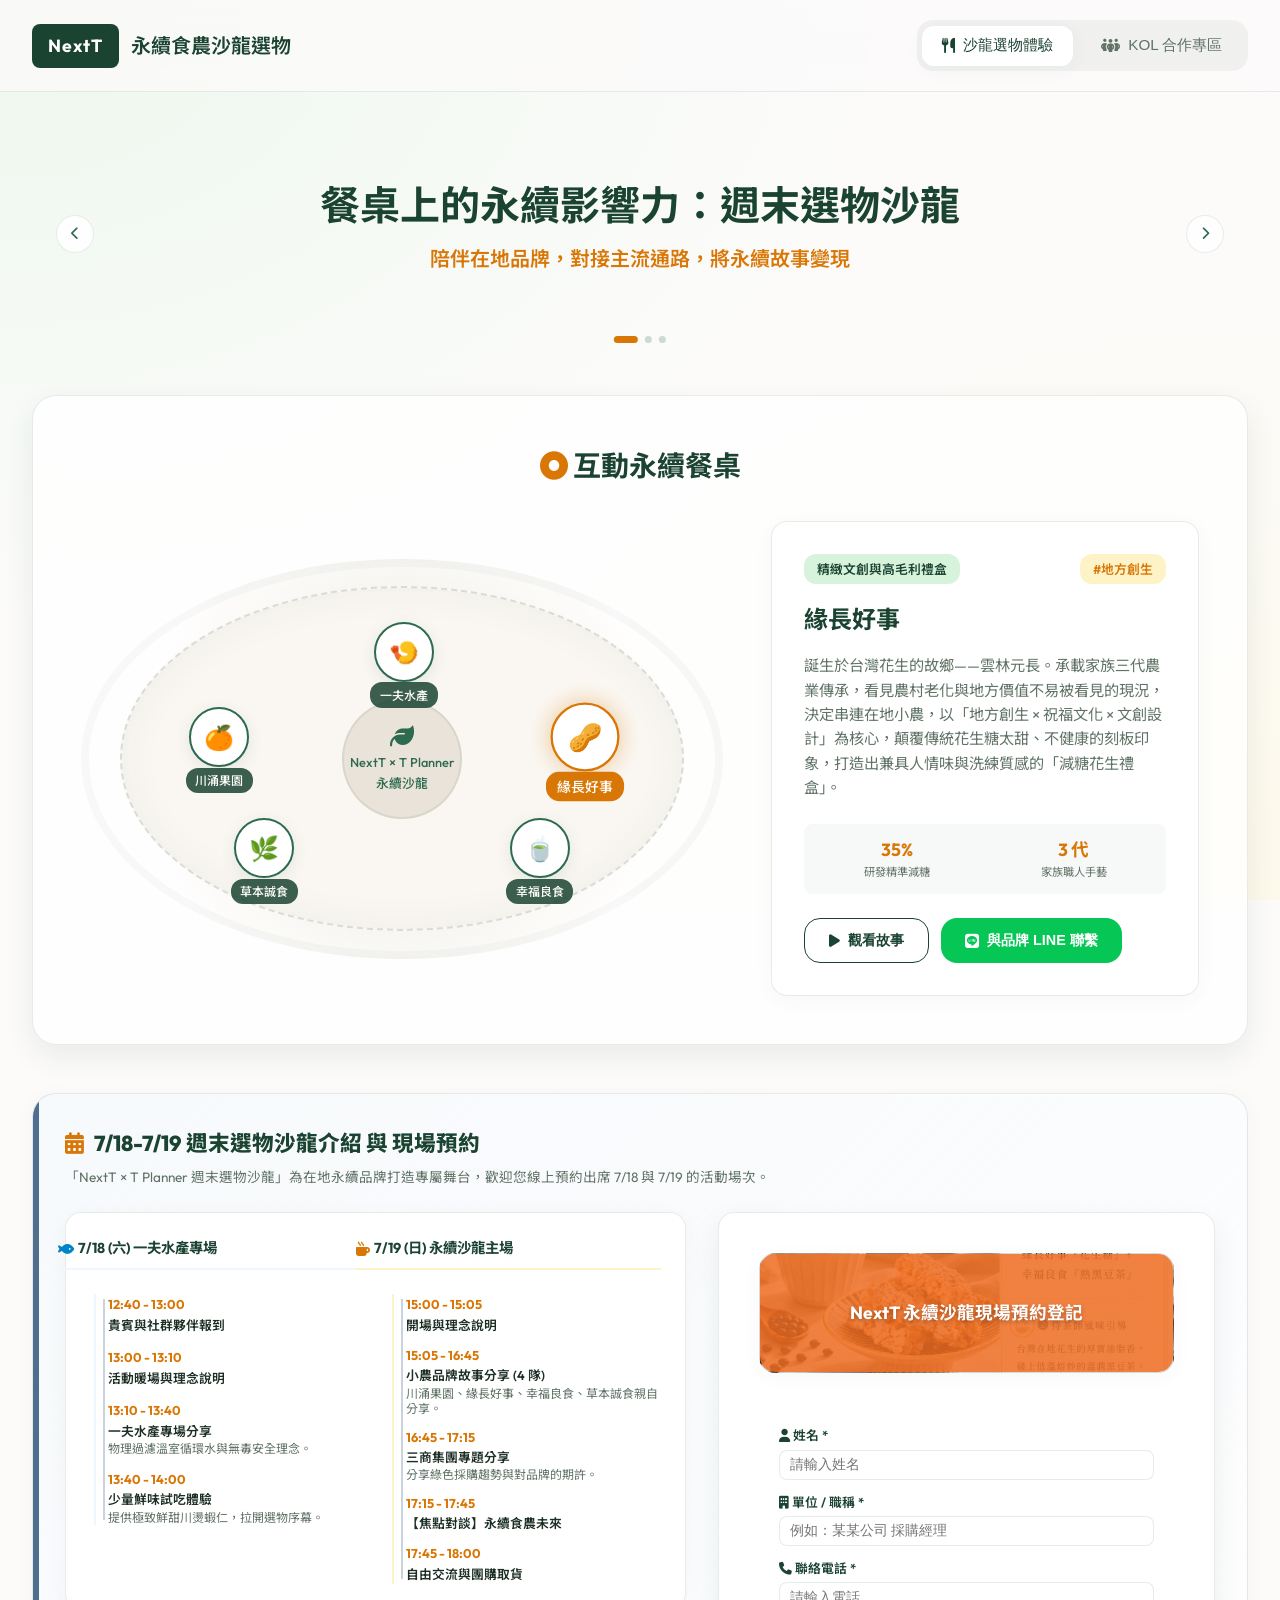
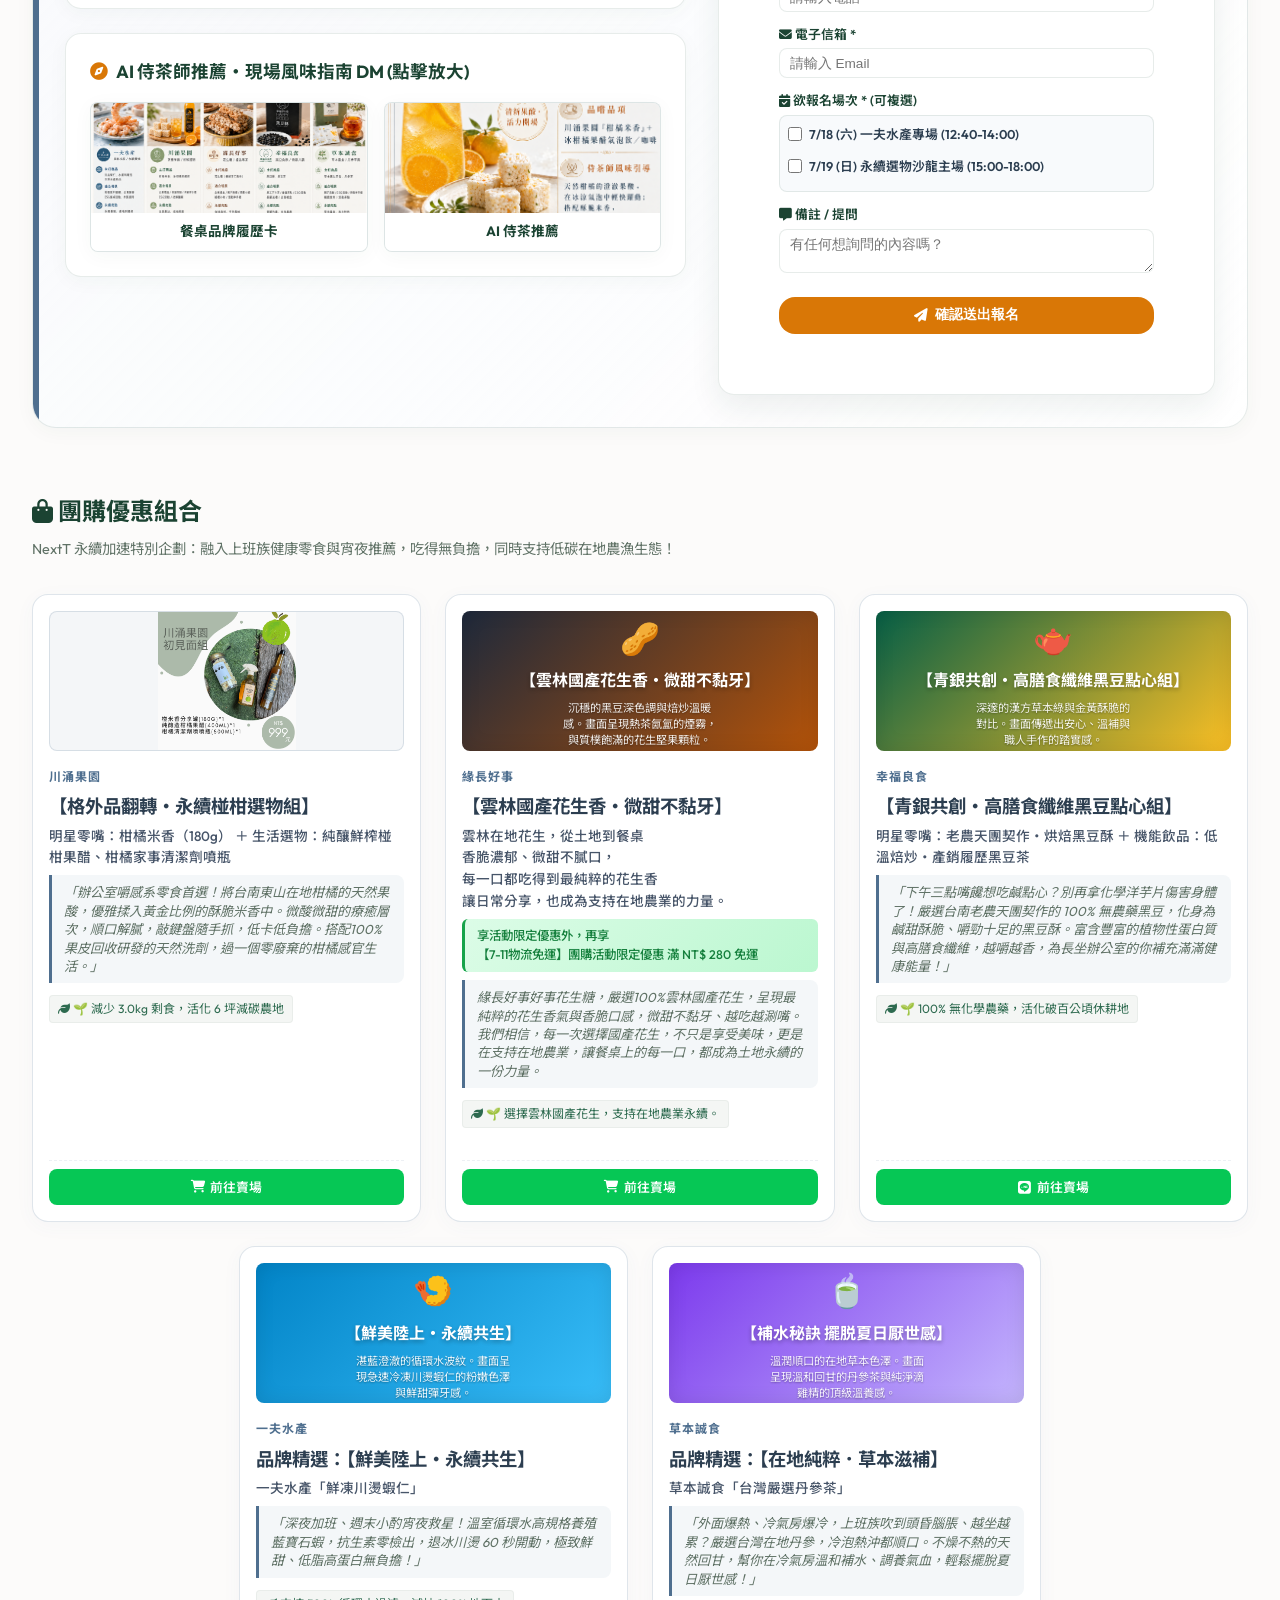
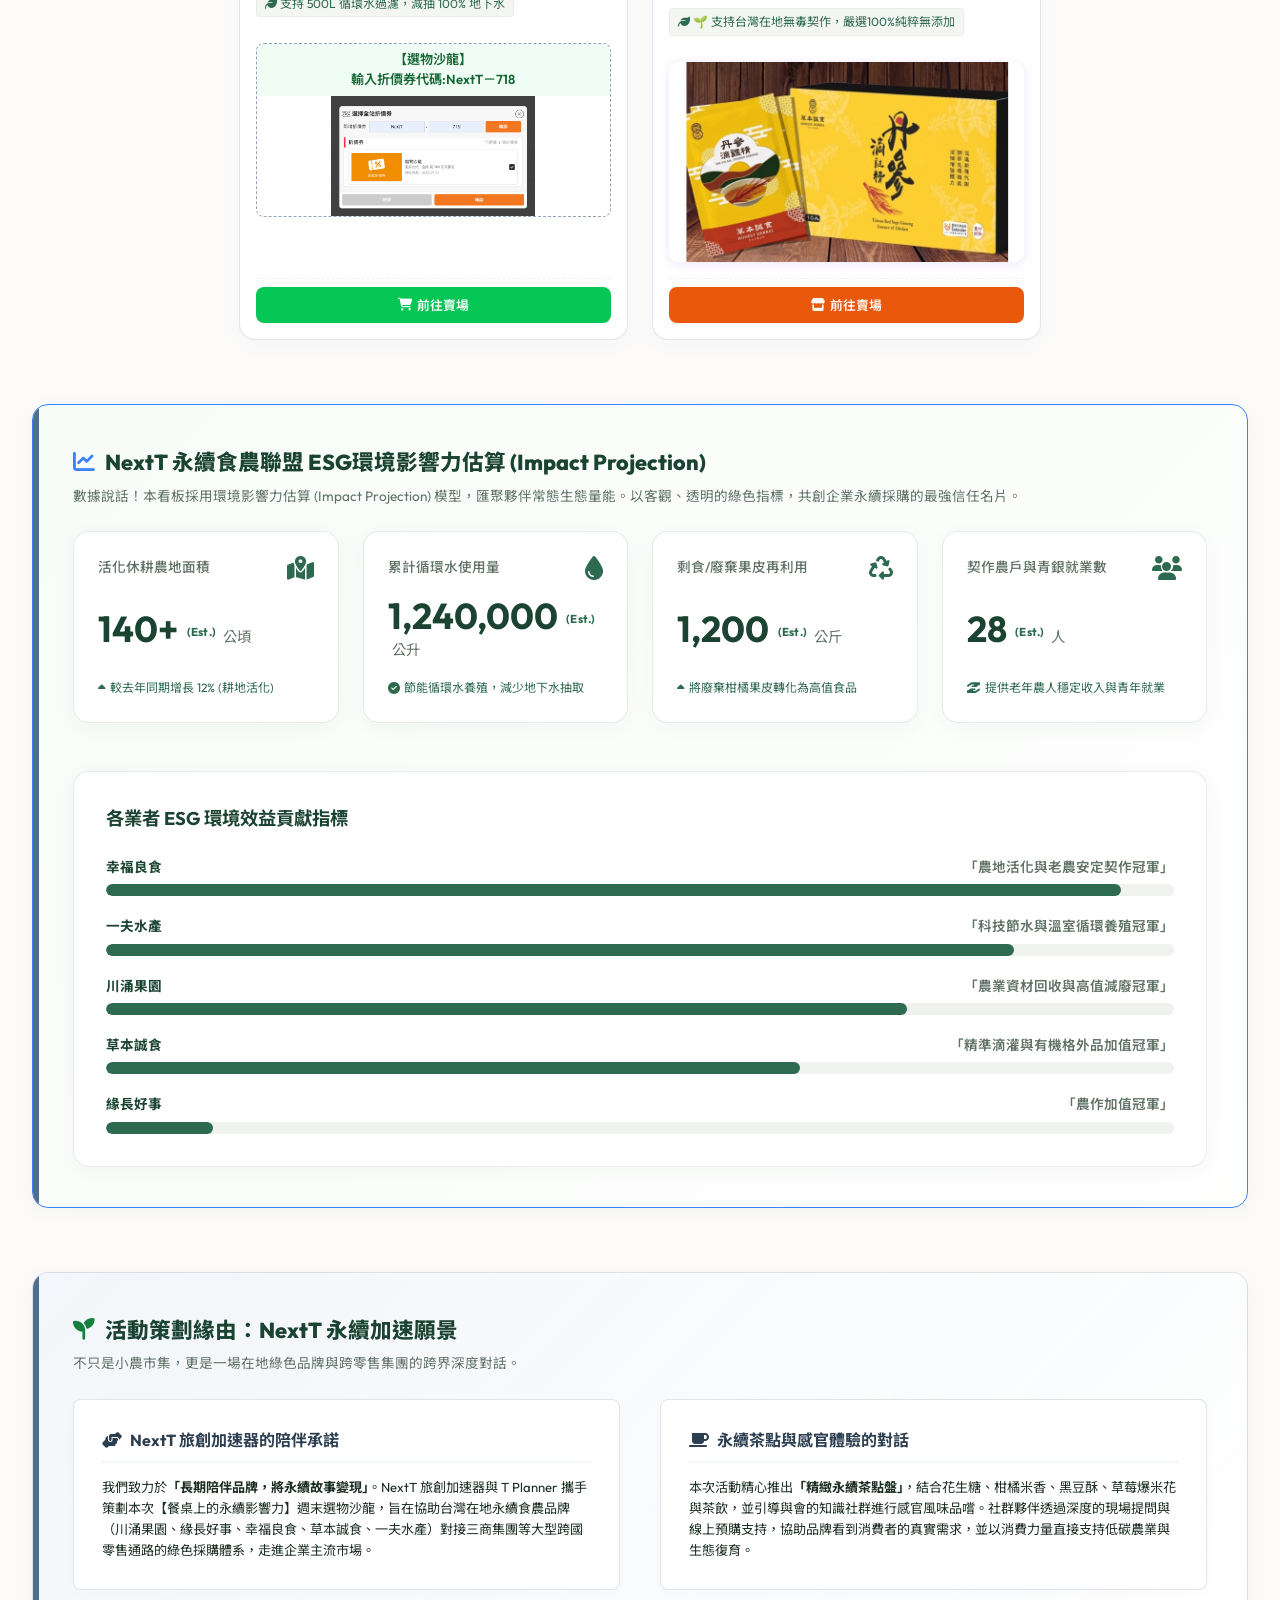
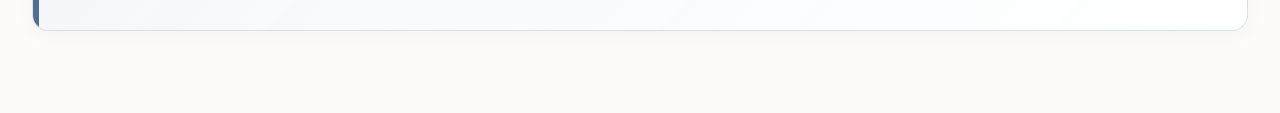
==== index.html @ 1186f58c "Restore manual header visual" ====
<!DOCTYPE html>
<html lang="zh-TW">
<head>
    <meta charset="UTF-8">
    <meta name="viewport" content="width=device-width, initial-scale=1.0">
    <title>【餐桌上的永續影響力】NextT × T Planner 週末選物沙龍</title>
    <meta name="robots" content="index, follow">
    <meta name="description" content="由 NextT 旅創加速器與 T Planner 共同策劃的【餐桌上的永續影響力】週末選物沙龍。精選一夫水產、緣長好事、幸福良食、草本誠食、川涌果園五大品牌，為您提供無農藥黑豆酥、職人減糖花生糖、椪柑果醋等辦公室健康零嘴大宗團購與沙龍預約。">
    <meta name="keywords" content="NextT, T Planner, 永續食農, 週末選物沙龍, 辦公室健康零嘴, 團購優惠組合, 一夫水產, 緣長好事, 幸福良食, 草本誠食, 川涌果園">
    <link rel="canonical" href="https://mandyaispace-glitch.github.io/nextt-sustainable-salon/">
    
    <!-- Open Graph / Facebook / LINE -->
    <meta property="og:type" content="website">
    <meta property="og:url" content="https://mandyaispace-glitch.github.io/nextt-sustainable-salon/">
    <meta property="og:title" content="【餐桌上的永續影響力】NextT × T Planner 週末選物沙龍">
    <meta property="og:description" content="精選五大台灣在地食農品牌，提供大宗團購組合與健康辦公室零嘴，結合現場 AI 侍茶感官體驗，用消費力量推動生態永續。">
    <meta property="og:image" content="https://mandyaispace-glitch.github.io/nextt-sustainable-salon/images/salon_bg.png">

    <!-- Twitter -->
    <meta property="twitter:card" content="summary_large_image">
    <meta property="twitter:url" content="https://mandyaispace-glitch.github.io/nextt-sustainable-salon/">
    <meta property="twitter:title" content="【餐桌上的永續影響力】NextT × T Planner 週末選物沙龍">
    <meta property="twitter:description" content="精選五大台灣在地食農品牌，提供大宗團購組合與健康辦公室零嘴，結合現場 AI 侍茶感官體驗，用消費力量推動生態永續。">
    <meta property="twitter:image" content="https://mandyaispace-glitch.github.io/nextt-sustainable-salon/images/salon_bg.png">

    <link rel="stylesheet" href="style.css?v=23">
    <!-- FontAwesome for icons -->
    <link rel="stylesheet" href="https://cdnjs.cloudflare.com/ajax/libs/font-awesome/6.4.0/css/all.min.css">
</head>
<body>

    <header>
        <div class="logo-container">
            <span class="logo-badge">NextT</span>
            <span class="logo-title">永續食農沙龍選物</span>
        </div>
        <nav>
            <button class="nav-tab active" data-tab="catalog-tab">
                <i class="fa-solid fa-utensils"></i> 沙龍選物體驗
            </button>
            <button class="nav-tab" data-tab="kol-tab">
                <i class="fa-solid fa-people-group"></i> KOL 合作專區
            </button>
        </nav>
    </header>

    <nav class="mobile-anchor-nav" aria-label="手機版快速導覽">
        <a href="#rundown-section"><i class="fa-solid fa-calendar-check"></i><span>活動預約</span></a>
        <a href="#catalog-section"><i class="fa-solid fa-bag-shopping"></i><span>團購選物</span></a>
        <a href="#dashboard-section"><i class="fa-solid fa-chart-line"></i><span>ESG 影響力</span></a>
    </nav>

    <main>
        <!-- ==================== TAB 1: CATALOG & INTERACTIVE TABLE ==================== -->
        <section id="catalog-tab" class="tab-content active">
            <div class="hero">
                <div class="hero-eyebrow">NextT × T Planner｜永續食農選物企劃</div>
                <div class="hero-carousel" aria-roledescription="carousel" aria-label="永續食農沙龍焦點">
                    <div class="hero-slides" aria-live="polite">
                        <article class="hero-slide active" data-slide="0">
                            <h1>餐桌上的永續影響力：週末選物沙龍</h1>
                            <p class="hero-subtitle">陪伴在地品牌，對接主流通路，將永續故事變現</p>
                        </article>
                        <article class="hero-slide" data-slide="1" aria-hidden="true">
                            <div class="hero-slide-kicker">五大品牌・一席永續餐桌</div>
                            <h2>從土地到餐桌，看見每一口背後的選擇</h2>
                            <p class="hero-subtitle">循環水養殖、友善耕作、剩食再生與在地契作</p>
                            <a class="hero-slide-link" href="#interactive-table-section">探索五大品牌 <i class="fa-solid fa-arrow-right"></i></a>
                        </article>
                        <article class="hero-slide" data-slide="2" aria-hidden="true">
                            <div class="hero-slide-kicker">7/18–7/19・週末限定</div>
                            <h2>親自品味，讓永續不只是一組數字</h2>
                            <p class="hero-subtitle">品牌故事 × 風味體驗 × 企業永續採購對話</p>
                            <a class="hero-slide-link" href="#rundown-section">立即預約沙龍 <i class="fa-solid fa-arrow-right"></i></a>
                        </article>
                    </div>
                    <button class="hero-carousel-arrow hero-carousel-prev" type="button" aria-label="上一張"><i class="fa-solid fa-chevron-left"></i></button>
                    <button class="hero-carousel-arrow hero-carousel-next" type="button" aria-label="下一張"><i class="fa-solid fa-chevron-right"></i></button>
                    <div class="hero-carousel-dots" role="tablist" aria-label="選擇主視覺內容">
                        <button class="hero-carousel-dot active" type="button" role="tab" aria-label="第 1 張" aria-selected="true" data-slide-to="0"></button>
                        <button class="hero-carousel-dot" type="button" role="tab" aria-label="第 2 張" aria-selected="false" data-slide-to="1"></button>
                        <button class="hero-carousel-dot" type="button" role="tab" aria-label="第 3 張" aria-selected="false" data-slide-to="2"></button>
                    </div>
                </div>
            </div>

            <!-- Section 1: Interactive Dining Table -->
            <div id="interactive-table-section" class="interactive-table-section">
                <div class="table-title-box">
                    <h2><i class="fa-solid fa-circle-dot" style="color: var(--accent-orange);"></i> 互動永續餐桌</h2>
                </div>
                
                <div class="table-interactive-row">
                    <!-- Circular Table SVG/Layout -->
                    <div class="dining-table-container">
                        <div class="table-surface">
                            <div class="center-decor">
                                <i class="fa-solid fa-leaf"></i>
                                <span>NextT × T Planner<br>永續沙龍</span>
                            </div>
                            
                            <!-- Hotspots: 5 Brands -->
                            <div class="hotspot hs-yufu active" data-brand="yufu">
                                <span class="hotspot-icon">🍤</span>
                                <span class="hotspot-label">一夫水產</span>
                            </div>
                            <div class="hotspot hs-yunchang" data-brand="yunchang">
                                <span class="hotspot-icon">🥜</span>
                                <span class="hotspot-label">緣長好事</span>
                            </div>
                            <div class="hotspot hs-chuanyong" data-brand="chuanyong">
                                <span class="hotspot-icon">🍊</span>
                                <span class="hotspot-label">川涌果園</span>
                            </div>
                            <div class="hotspot hs-xingfu" data-brand="xingfu">
                                <span class="hotspot-icon">🍵</span>
                                <span class="hotspot-label">幸福良食</span>
                            </div>
                            <div class="hotspot hs-caoben" data-brand="caoben">
                                <span class="hotspot-icon">🌿</span>
                                <span class="hotspot-label">草本誠食</span>
                            </div>
                        </div>
                    </div>
                    
                    <!-- Dynamic Detail Card -->
                    <div class="brand-detail-card" id="brand-detail-card">
                        <div>
                            <div class="brand-detail-header">
                                <span class="brand-badge" id="detail-badge">生態養殖</span>
                                <span class="brand-badge" style="background: var(--accent-orange-light); color: var(--accent-orange);" id="detail-tag">#零用藥</span>
                            </div>
                            <h3 id="detail-name">一夫水產</h3>
                            <p class="description" style="margin-top: 1rem;" id="detail-desc">以頂級水產為引，分享永續養殖觀點。採用循環水物理過濾與專利益生菌養殖，保證無抗生素與防腐劑，帶給餐桌最純粹的鮮甜體驗。</p>
                        </div>
                        
                        <div>
                            <div class="brand-esg-metrics">
                                <div class="metric-pill">
                                    <div class="metric-pill-val" id="detail-metric1">100%</div>
                                    <div class="metric-pill-lbl" id="detail-metric1-lbl">循環水養殖</div>
                                </div>
                                <div class="metric-pill">
                                    <div class="metric-pill-val" id="detail-metric2">0%</div>
                                    <div class="metric-pill-lbl" id="detail-metric2-lbl">化學藥劑殘留</div>
                                </div>
                            </div>
                            <div class="brand-card-footer">
                                <button class="btn btn-outline" id="detail-video-btn"><i class="fa-solid fa-play"></i> 觀看故事</button>
                                <button class="btn btn-primary" id="detail-add-btn">加 LINE 訂購</button>
                            </div>
                        </div>
                    </div>
                </div>
            </div>

            <!-- Section 2: Salon Introduction (Rundown, DMs, RSVP) -->
            <div id="rundown-section" class="origin-section" style="margin-top: 3rem; background: linear-gradient(135deg, rgba(239, 246, 255, 0.4) 0%, rgba(255, 255, 255, 0.9) 100%); padding: 2rem; border-radius: var(--radius-lg); border: 1px solid var(--border-color);">
                <div class="origin-header">
                    <h2><i class="fa-solid fa-calendar-days" style="color: var(--accent-orange);"></i> 7/18-7/19 週末選物沙龍介紹 與 現場預約</h2>
                    <p>「NextT × T Planner 週末選物沙龍」為在地永續品牌打造專屬舞台，歡迎您線上預約出席 7/18 與 7/19 的活動場次。</p>
                </div>
                
                <div class="salon-layout-grid" style="display: grid; grid-template-columns: 1.25fr 1fr; gap: 2rem; margin-top: 1.5rem; align-items: start;">
                    <!-- Left Side: Rundown Timeline & DM Cards -->
                    <div>
                        <!-- Rundown Timeline -->
                        <div style="background: white; padding: 1.5rem; border-radius: var(--radius-md); border: 1px solid var(--border-color); box-shadow: var(--shadow-subtle);">

                            
                            <div class="rundown-split-grid" style="display: grid; grid-template-columns: 1fr 1fr; gap: 1.5rem;">
                                <!-- 7/18 Saturday -->
                                <div>
                                    <div class="timeline-day-title" style="font-weight: 700; color: var(--primary); font-size: 0.9rem; margin-bottom: 1rem; border-bottom: 2px solid #eff6ff; padding-bottom: 0.5rem; display: flex; align-items: center; gap: 0.25rem;">
                                        <i class="fa-solid fa-fish" style="color: #0284c7;"></i> 7/18 (六) 一夫水產專場
                                    </div>
                                    <div class="timeline" style="font-size: 0.8rem; border-left: 2px solid #eff6ff; padding-left: 0.75rem; margin-left: 0.25rem;">
                                        <div style="margin-bottom: 0.75rem;">
                                            <strong style="color: var(--accent-orange);">12:40 - 13:00</strong>
                                            <div style="font-weight: 600; color: var(--text-dark);">貴賓與社群夥伴報到</div>
                                        </div>
                                        <div style="margin-bottom: 0.75rem;">
                                            <strong style="color: var(--accent-orange);">13:00 - 13:10</strong>
                                            <div style="font-weight: 600; color: var(--text-dark);">活動暖場與理念說明</div>
                                        </div>
                                        <div style="margin-bottom: 0.75rem;">
                                            <strong style="color: var(--accent-orange);">13:10 - 13:40</strong>
                                            <div style="font-weight: 600; color: var(--text-dark);">一夫水產專場分享</div>
                                            <div style="color: var(--text-muted); font-size: 0.75rem; line-height: 1.3;">物理過濾溫室循環水與無毒安全理念。</div>
                                        </div>
                                        <div>
                                            <strong style="color: var(--accent-orange);">13:40 - 14:00</strong>
                                            <div style="font-weight: 600; color: var(--text-dark);">少量鮮味試吃體驗</div>
                                            <div style="color: var(--text-muted); font-size: 0.75rem; line-height: 1.3;">提供極致鮮甜川燙蝦仁，拉開選物序幕。</div>
                                        </div>
                                    </div>
                                </div>
                                
                                <!-- 7/19 Sunday -->
                                <div>
                                    <div class="timeline-day-title" style="font-weight: 700; color: var(--primary); font-size: 0.9rem; margin-bottom: 1rem; border-bottom: 2px solid #fef3c7; padding-bottom: 0.5rem; display: flex; align-items: center; gap: 0.25rem;">
                                        <i class="fa-solid fa-mug-hot" style="color: var(--accent-orange);"></i> 7/19 (日) 永續沙龍主場
                                    </div>
                                    <div class="timeline" style="font-size: 0.8rem; border-left: 2px solid #fef3c7; padding-left: 0.75rem; margin-left: 0.25rem;">
                                        <div style="margin-bottom: 0.6rem;">
                                            <strong style="color: var(--accent-orange);">15:00 - 15:05</strong>
                                            <div style="font-weight: 600; color: var(--text-dark);">開場與理念說明</div>
                                        </div>
                                        <div style="margin-bottom: 0.6rem;">
                                            <strong style="color: var(--accent-orange);">15:05 - 16:45</strong>
                                            <div style="font-weight: 600; color: var(--text-dark);">小農品牌故事分享 (4 隊)</div>
                                            <div style="color: var(--text-muted); font-size: 0.75rem; line-height: 1.3;">川涌果園、緣長好事、幸福良食、草本誠食親自分享。</div>
                                        </div>
                                        <div style="margin-bottom: 0.6rem;">
                                            <strong style="color: var(--accent-orange);">16:45 - 17:15</strong>
                                            <div style="font-weight: 600; color: var(--text-dark);">三商集團專題分享</div>
                                            <div style="color: var(--text-muted); font-size: 0.75rem; line-height: 1.3;">分享綠色採購趨勢與對品牌的期許。</div>
                                        </div>
                                        <div style="margin-bottom: 0.6rem;">
                                            <strong style="color: var(--accent-orange);">17:15 - 17:45</strong>
                                            <div style="font-weight: 600; color: var(--text-dark);">【焦點對談】永續食農未來</div>
                                        </div>
                                        <div>
                                            <strong style="color: var(--accent-orange);">17:45 - 18:00</strong>
                                            <div style="font-weight: 600; color: var(--text-dark);">自由交流與團購取貨</div>
                                        </div>
                                    </div>
                                </div>
                            </div>
                        </div>
                        
                        <!-- AI Sommelier DMs -->
                        <div style="margin-top: 1.5rem; background: white; padding: 1.5rem; border-radius: var(--radius-md); border: 1px solid var(--border-color); box-shadow: var(--shadow-subtle);">
                            <h3 style="color: var(--primary); margin-bottom: 1rem; display: flex; align-items: center; gap: 0.5rem; font-size: 1.1rem;">
                                <i class="fa-solid fa-compass" style="color: var(--accent-orange);"></i> AI 侍茶師推薦・現場風味指南 DM (點擊放大)
                            </h3>
                            <div class="gallery-grid" style="grid-template-columns: repeat(2, 1fr); gap: 1rem; display: grid;">
                                <div class="gallery-card" onclick="openImageModal('images/salon_guide_card.png', '餐桌品牌履歷卡')" style="cursor: pointer; border-radius: var(--radius-sm); border: 1px solid var(--border-color); overflow: hidden;">
                                    <div class="gallery-img-wrapper" style="height: 110px; overflow: hidden; position: relative;">
                                        <img src="images/salon_guide_card.png" alt="餐桌品牌履歷卡" style="width:100%; height:100%; object-fit: cover;">
                                        <div class="gallery-zoom-overlay" style="position: absolute; top: 0; left: 0; width: 100%; height: 100%; display: flex; align-items: center; justify-content: center; background: rgba(0,0,0,0.3); opacity: 0; transition: 0.3s; color: white;"><i class="fa-solid fa-magnifying-glass-plus"></i></div>
                                    </div>
                                    <div class="gallery-info" style="padding: 0.5rem; background: white; font-size: 0.75rem; text-align: center;">
                                        <div class="gallery-card-title" style="font-weight: 700; color: var(--primary);">餐桌品牌履歷卡</div>
                                    </div>
                                </div>
                                <div class="gallery-card" onclick="openImageModal(['images/tea_sommelier_1.png', 'images/tea_sommelier_2.png', 'images/tea_sommelier_3.png'], 'AI 侍茶推薦')" style="cursor: pointer; border-radius: var(--radius-sm); border: 1px solid var(--border-color); overflow: hidden;">
                                    <div class="gallery-img-wrapper" style="height: 110px; overflow: hidden; position: relative;">
                                        <img src="images/tea_sommelier_1.png" alt="AI 侍茶推薦" style="width:100%; height:100%; object-fit: cover;">
                                        <div class="gallery-zoom-overlay" style="position: absolute; top: 0; left: 0; width: 100%; height: 100%; display: flex; align-items: center; justify-content: center; background: rgba(0,0,0,0.3); opacity: 0; transition: 0.3s; color: white;"><i class="fa-solid fa-magnifying-glass-plus"></i></div>
                                    </div>
                                    <div class="gallery-info" style="padding: 0.5rem; background: white; font-size: 0.75rem; text-align: center;">
                                        <div class="gallery-card-title" style="font-weight: 700; color: var(--primary);">AI 侍茶推薦</div>
                                    </div>
                                </div>
                            </div>
                        </div>
                    </div>
                    
                    <!-- Right Side: RSVP Form -->
                    <div class="rsvp-form-container" style="box-shadow: var(--shadow-medium); border-radius: var(--radius-md); overflow: hidden; background: white; border: 1px solid var(--border-color); width: 100%;">
                        <div class="rsvp-hero-banner" style="background-image: url('images/salon_bg.png'); background-size: cover; background-position: center; height: 120px; position: relative; display: flex; align-items: center; justify-content: center;">
                            <div class="rsvp-hero-overlay" style="position: absolute; top: 0; left: 0; width: 100%; height: 100%; background: rgba(239, 110, 36, 0.85); display: flex; align-items: center; justify-content: center; padding: 1rem; text-align: center;">
                                <div class="rsvp-hero-title" style="color: white; font-weight: 700; font-size: 1.1rem; text-shadow: 0 2px 4px rgba(0,0,0,0.3);">NextT 永續沙龍現場預約登記</div>
                            </div>
                        </div>
                        
                        <form id="rsvp-form" style="padding: 1.25rem;">
                            <div class="rsvp-form-group" style="margin-bottom: 0.75rem;">
                                <label for="rsvp-name" style="font-size: 0.8rem; font-weight: 600; color: var(--primary); display: block; margin-bottom: 0.25rem;"><i class="fa-solid fa-user"></i> 姓名 *</label>
                                <input type="text" id="rsvp-name" class="rsvp-input" required placeholder="請輸入姓名" style="width: 100%; padding: 0.4rem 0.6rem; font-size: 0.85rem; border: 1px solid var(--border-color); border-radius: var(--radius-sm);">
                            </div>
                            <div class="rsvp-form-group" style="margin-bottom: 0.75rem;">
                                <label for="rsvp-company" style="font-size: 0.8rem; font-weight: 600; color: var(--primary); display: block; margin-bottom: 0.25rem;"><i class="fa-solid fa-building"></i> 單位 / 職稱 *</label>
                                <input type="text" id="rsvp-company" class="rsvp-input" required placeholder="例如：某某公司 採購經理" style="width: 100%; padding: 0.4rem 0.6rem; font-size: 0.85rem; border: 1px solid var(--border-color); border-radius: var(--radius-sm);">
                            </div>
                            <div class="rsvp-form-group" style="margin-bottom: 0.75rem;">
                                <label for="rsvp-phone" style="font-size: 0.8rem; font-weight: 600; color: var(--primary); display: block; margin-bottom: 0.25rem;"><i class="fa-solid fa-phone"></i> 聯絡電話 *</label>
                                <input type="tel" id="rsvp-phone" class="rsvp-input" required placeholder="請輸入電話" style="width: 100%; padding: 0.4rem 0.6rem; font-size: 0.85rem; border: 1px solid var(--border-color); border-radius: var(--radius-sm);">
                            </div>
                            <div class="rsvp-form-group" style="margin-bottom: 0.75rem;">
                                <label for="rsvp-email" style="font-size: 0.8rem; font-weight: 600; color: var(--primary); display: block; margin-bottom: 0.25rem;"><i class="fa-solid fa-envelope"></i> 電子信箱 *</label>
                                <input type="email" id="rsvp-email" class="rsvp-input" required placeholder="請輸入 Email" style="width: 100%; padding: 0.4rem 0.6rem; font-size: 0.85rem; border: 1px solid var(--border-color); border-radius: var(--radius-sm);">
                            </div>
                            <div class="rsvp-form-group" style="margin-bottom: 0.75rem;">
                                <label style="font-size: 0.8rem; font-weight: 600; color: var(--primary); display: block; margin-bottom: 0.25rem;"><i class="fa-solid fa-calendar-check"></i> 欲報名場次 * (可複選)</label>
                                <div class="rsvp-checkbox-group" style="display: flex; flex-direction: column; gap: 0.35rem; font-size: 0.78rem; background: #f8fafc; padding: 0.5rem; border-radius: var(--radius-sm); border: 1px solid var(--border-color);">
                                    <label class="rsvp-checkbox-label" style="display: flex; align-items: center; gap: 0.4rem; cursor: pointer;">
                                        <input type="checkbox" name="rsvp-sessions" value="7/18 一夫水產專場" style="width: 14px; height: 14px;">
                                        7/18 (六) 一夫水產專場 (12:40-14:00)
                                    </label>
                                    <label class="rsvp-checkbox-label" style="display: flex; align-items: center; gap: 0.4rem; cursor: pointer;">
                                        <input type="checkbox" name="rsvp-sessions" value="7/19 永續沙龍主場" style="width: 14px; height: 14px;">
                                        7/19 (日) 永續選物沙龍主場 (15:00-18:00)
                                    </label>
                                </div>
                            </div>
                            <div class="rsvp-form-group" style="margin-bottom: 1rem;">
                                <label for="rsvp-notes" style="font-size: 0.8rem; font-weight: 600; color: var(--primary); display: block; margin-bottom: 0.25rem;"><i class="fa-solid fa-message"></i> 備註 / 提問</label>
                                <textarea id="rsvp-notes" class="rsvp-textarea" rows="2" placeholder="有任何想詢問的內容嗎？" style="width: 100%; padding: 0.4rem 0.6rem; font-size: 0.85rem; border: 1px solid var(--border-color); border-radius: var(--radius-sm); resize: vertical;"></textarea>
                            </div>
                            <button type="submit" class="btn btn-accent" style="width: 100%; padding: 0.6rem; font-weight: 600; display: flex; align-items: center; justify-content: center; gap: 0.4rem; font-size: 0.85rem; cursor: pointer;"><i class="fa-solid fa-paper-plane"></i> 確認送出報名</button>
                        </form>
                    </div>
                </div>
            </div>

            <!-- Section 3: Product Catalog Container (Full Width) -->
            <div id="catalog-section" class="catalog-container" style="margin-top: 4rem;">
                <div>
                    <h2 style="margin-bottom: 0.5rem; color: var(--primary);"><i class="fa-solid fa-bag-shopping"></i> 團購優惠組合</h2>
                    <p style="font-size: 0.9rem; color: var(--text-muted); margin-bottom: 2rem;">NextT 永續加速特別企劃：融入上班族健康零食與宵夜推薦，吃得無負擔，同時支持低碳在地農漁生態！</p>
                    
                    <div class="product-grid" id="product-grid">
                        <!-- Rendered by JS (Upper 3, Lower 2 centered) -->
                    </div>
                    </div>
                </div>
            </div>

            <!-- Section 4: ESG Impact Dashboard -->
            <div id="dashboard-section" class="origin-section" style="margin-top: 4rem; border-color: #3b82f6; background: linear-gradient(135deg, rgba(240, 253, 244, 0.4) 0%, rgba(255, 255, 255, 0.9) 100%);">
                <div class="origin-header">
                    <h2><i class="fa-solid fa-chart-line" style="color: #3b82f6;"></i> NextT 永續食農聯盟 ESG環境影響力估算 (Impact Projection)</h2>
                    <p>數據說話！本看板採用環境影響力估算 (Impact Projection) 模型，匯聚夥伴常態生態量能。以客觀、透明的綠色指標，共創企業永續採購的最強信任名片。</p>
                </div>
                
                <!-- Highlight Cards -->
                <div class="dashboard-grid">
                    <div class="dash-card">
                        <div class="dash-card-header">
                            <span>活化休耕農地面積</span>
                            <i class="fa-solid fa-map-location-dot dash-card-icon"></i>
                        </div>
                        <div class="dash-card-body">
                            <span class="dash-card-val">140+</span>
                            <span class="dash-card-est">(Est.)</span>
                            <span class="dash-card-unit">公頃</span>
                        </div>
                        <div class="dash-card-footer">
                            <i class="fa-solid fa-caret-up"></i>
                            <span>較去年同期增長 12% (耕地活化)</span>
                        </div>
                    </div>
                    
                    <div class="dash-card">
                        <div class="dash-card-header">
                            <span>累計循環水使用量</span>
                            <i class="fa-solid fa-droplet dash-card-icon"></i>
                        </div>
                        <div class="dash-card-body">
                            <span class="dash-card-val">1,240,000</span>
                            <span class="dash-card-est">(Est.)</span>
                            <span class="dash-card-unit">公升</span>
                        </div>
                        <div class="dash-card-footer">
                            <i class="fa-solid fa-circle-check"></i>
                            <span>節能循環水養殖，減少地下水抽取</span>
                        </div>
                    </div>
                    
                    <div class="dash-card">
                        <div class="dash-card-header">
                            <span>剩食/廢棄果皮再利用</span>
                            <i class="fa-solid fa-recycle dash-card-icon"></i>
                        </div>
                        <div class="dash-card-body">
                            <span class="dash-card-val">1,200</span>
                            <span class="dash-card-est">(Est.)</span>
                            <span class="dash-card-unit">公斤</span>
                        </div>
                        <div class="dash-card-footer">
                            <i class="fa-solid fa-caret-up"></i>
                            <span>將廢棄柑橘果皮轉化為高值食品</span>
                        </div>
                    </div>
                    
                    <div class="dash-card">
                        <div class="dash-card-header">
                            <span>契作農戶與青銀就業數</span>
                            <i class="fa-solid fa-users dash-card-icon"></i>
                        </div>
                        <div class="dash-card-body">
                            <span class="dash-card-val">28</span>
                            <span class="dash-card-est">(Est.)</span>
                            <span class="dash-card-unit">人</span>
                        </div>
                        <div class="dash-card-footer">
                            <i class="fa-solid fa-hand-holding-hand"></i>
                            <span>提供老年農人穩定收入與青年就業</span>
                        </div>
                    </div>
                </div>
                
                <!-- Full-Width Chart Card -->
                <div style="margin-top: 2rem;">
                    <div class="chart-card" style="width: 100%; box-sizing: border-box;">
                        <h3> 各業者 ESG 環境效益貢獻指標</h3>
                        <div class="mock-bar-chart">
                            <div class="bar-row">
                                <div class="bar-label-container">
                                    <span class="bar-brand">幸福良食</span>
                                    <span class="bar-positioning">「農地活化與老農安定契作冠軍」</span>
                                </div>
                                <div class="bar-bg">
                                    <div class="bar-fill" style="width: 95%;"></div>
                                </div>
                            </div>
                            <div class="bar-row">
                                <div class="bar-label-container">
                                    <span class="bar-brand">一夫水產</span>
                                    <span class="bar-positioning">「科技節水與溫室循環養殖冠軍」</span>
                                </div>
                                <div class="bar-bg">
                                    <div class="bar-fill" style="width: 85%;"></div>
                                </div>
                            </div>
                            <div class="bar-row">
                                <div class="bar-label-container">
                                    <span class="bar-brand">川涌果園</span>
                                    <span class="bar-positioning">「農業資材回收與高值減廢冠軍」</span>
                                </div>
                                <div class="bar-bg">
                                    <div class="bar-fill" style="width: 75%;"></div>
                                </div>
                            </div>
                            <div class="bar-row">
                                <div class="bar-label-container">
                                    <span class="bar-brand">草本誠食</span>
                                    <span class="bar-positioning">「精準滴灌與有機格外品加值冠軍」</span>
                                </div>
                                <div class="bar-bg">
                                    <div class="bar-fill" style="width: 65%;"></div>
                                </div>
                            </div>
                            <div class="bar-row">
                                <div class="bar-label-container">
                                    <span class="bar-brand">緣長好事</span>
                                    <span class="bar-positioning">「農作加值冠軍」</span>
                                </div>
                                <div class="bar-bg">
                                    <div class="bar-fill" style="width: 10%;"></div>
                                </div>
                            </div>

                        </div>
                    </div>
                </div>
            </div>

            <!-- Section 5: Event Origin & Vision Section -->
            <div class="origin-section" style="margin-top: 4rem;">
                <div class="origin-header">
                    <h2><i class="fa-solid fa-seedling" style="color: #15803d;"></i> 活動策劃緣由：NextT 永續加速願景</h2>
                    <p>不只是小農市集，更是一場在地綠色品牌與跨零售集團的跨界深度對話。</p>
                </div>
                <div class="origin-grid">
                    <div class="origin-card">
                        <div class="origin-card-title">
                            <i class="fa-solid fa-handshake-angle"></i> NextT 旅創加速器的陪伴承諾
                        </div>
                        <div class="origin-card-content">
                            我們致力於<strong>「長期陪伴品牌，將永續故事變現」</strong>。NextT 旅創加速器與 T Planner 攜手策劃本次【餐桌上的永續影響力】週末選物沙龍，旨在協助台灣在地永續食農品牌（川涌果園、緣長好事、幸福良食、草本誠食、一夫水產）對接三商集團等大型跨國零售通路的綠色採購體系，走進企業主流市場。
                        </div>
                    </div>
                    <div class="origin-card">
                        <div class="origin-card-title">
                            <i class="fa-solid fa-mug-saucer"></i> 永續茶點與感官體驗的對話
                        </div>
                        <div class="origin-card-content">
                            本次活動精心推出<strong>「精緻永續茶點盤」</strong>，結合花生糖、柑橘米香、黑豆酥、草莓爆米花與茶飲，並引導與會的知識社群進行感官風味品嚐。社群夥伴透過深度的現場提問與線上預購支持，協助品牌看到消費者的真實需求，並以消費力量直接支持低碳農業與生態復育。
                        </div>
                    </div>
                </div>
        </section>

        <!-- ==================== TAB 4: KOL MATCHMAKING PORTAL ==================== -->
        <section id="kol-tab" class="tab-content">
            <!-- Lock Screen -->
            <div id="kol-lock-screen" style="max-width: 500px; margin: 5rem auto; text-align: center; background: white; padding: 3rem; border-radius: var(--radius-md); border: 1px solid var(--border-color); box-shadow: var(--shadow-medium);">
                <div style="font-size: 3rem; color: var(--accent-orange); margin-bottom: 1.5rem;"><i class="fa-solid fa-user-shield"></i></div>
                <h3 style="margin-bottom: 1rem; color: var(--primary);">業者專區驗證</h3>
                <p style="font-size: 0.9rem; color: var(--text-muted); margin-bottom: 1.5rem;">此專區僅限 NextT 合作業者進入。請輸入 NextT 提供的專屬解鎖密碼以登記與挑選 KOL：</p>
                <input type="password" id="kol-password-input" class="form-input-text" style="text-align: center; margin-bottom: 1.5rem; max-width: 300px;" placeholder="請輸入密碼">
                <div>
                    <button class="btn btn-primary" id="kol-unlock-btn">解鎖專區</button>
                </div>
                <p id="kol-error-msg" style="color: #ef4444; font-size: 0.85rem; margin-top: 1rem; display: none;"></p>
            </div>

            <!-- Matchmaking Screen (Hidden by default) -->
            <div id="kol-content-screen" style="display: none;">
                <div class="hero" style="margin-bottom: 2rem; text-align: left; padding: 1.5rem 0;">
                    <h1>盛德好 KOL 團購合作與媒合登記</h1>
                    <p>請在此登記您的品牌參與意願，並從我們精選的 KOL 陣容中挑選您感興趣的合作人選。我們的媒合團隊將在收到申請後，儘速為您對接聯絡！</p>
                </div>
                
                <div class="ai-portal-grid" style="grid-template-columns: 1fr 1.3fr;">
                    <!-- Registration Form -->
                    <div class="ai-input-card" style="border-left: 4px solid var(--accent-orange);">
                        <h3 style="margin-bottom: 0.5rem;"><i class="fa-solid fa-file-signature"></i> 盛德好 KOL 團購登記</h3>
                        <p style="font-size: 0.8rem; color: var(--text-muted); margin-bottom: 1.5rem;">請確認並勾選符合以下合作規範，以利後續媒合流程：</p>
                        
                        <div class="form-group">
                            <label for="kol-brand-select">1. 選擇您的品牌</label>
                            <select class="form-input-text" id="kol-brand-select">
                                <option value="chuanyong">川涌果園</option>
                                <option value="yufu">一夫水產</option>
                                <option value="yunchang">緣長好事</option>
                                <option value="xingfu">幸福良食</option>
                                <option value="chuanyong-vinegar">川涌果園 (果醋)</option>
                                <option value="xingfu-tea">幸福良食 (黑豆茶)</option>
                            </select>
                        </div>
                        
                        <div class="form-group" style="background: #fafaf9; padding: 0.75rem; border-radius: var(--radius-sm); border: 1px solid var(--border-color); margin-bottom: 1.25rem;">
                            <label style="margin-bottom: 0.25rem; font-weight: 600;">2. 合作分潤規範</label>
                            <p style="font-size: 0.85rem; color: var(--text-main); margin-bottom: 0.5rem; font-weight: 500;">
                                <i class="fa-solid fa-percent" style="color: var(--accent-orange);"></i> 統一為【團購售價之 20%】
                            </p>
                            <div style="display: flex; align-items: flex-start; gap: 0.5rem; font-size: 0.8rem; color: var(--text-muted);">
                                <input type="checkbox" id="kol-check-commission" style="margin-top: 3px; cursor: pointer;">
                                <label for="kol-check-commission" style="font-weight: 500; color: var(--primary); cursor: pointer;">我確認並同意提供售價 20% 分潤</label>
                            </div>
                        </div>
                        
                        <div class="form-group" style="background: #fafaf9; padding: 0.75rem; border-radius: var(--radius-sm); border: 1px solid var(--border-color); margin-bottom: 1.25rem;">
                            <label style="margin-bottom: 0.25rem; font-weight: 600;">3. 團購售價規範</label>
                            <p style="font-size: 0.85rem; color: var(--text-main); margin-bottom: 0.5rem; font-weight: 500;">
                                <i class="fa-solid fa-tags" style="color: var(--accent-orange);"></i> 需額外提供會員比市場折扣更優惠
                            </p>
                            <div style="display: flex; align-items: flex-start; gap: 0.5rem; font-size: 0.8rem; color: var(--text-muted);">
                                <input type="checkbox" id="kol-check-price" style="margin-top: 3px; cursor: pointer;">
                                <label for="kol-check-price" style="font-weight: 500; color: var(--primary); cursor: pointer;">我保證提供之價格低於市面公開折扣價</label>
                            </div>
                        </div>

                        <div class="form-group" style="background: #fafaf9; padding: 0.75rem; border-radius: var(--radius-sm); border: 1px solid var(--border-color); margin-bottom: 1.25rem;">
                            <label for="kol-product-propose" style="margin-bottom: 0.5rem; font-weight: 600;">4. 預計提供的團購品項或組合 (必填)</label>
                            <textarea class="form-input-text" id="kol-product-propose" rows="4" placeholder="請詳細填寫您預計提供的團購商品品項與組合內容。例如：白蝦3包組，原價 $750，盛德好團購價 $680..."></textarea>
                            <div style="display: flex; align-items: flex-start; gap: 0.5rem; font-size: 0.8rem; color: var(--text-muted); margin-top: 0.5rem;">
                                <input type="checkbox" id="kol-check-propose" style="margin-top: 3px; cursor: pointer;">
                                <label for="kol-check-propose" style="font-weight: 500; color: var(--primary); cursor: pointer;">確認已填寫完整商品組合與品項</label>
                            </div>
                        </div>
                        
                        <button class="btn btn-primary" id="kol-submit-btn" style="width: 100%; margin-top: 0.5rem;">
                            <i class="fa-solid fa-paper-plane"></i> 送出媒合申請
                        </button>
                    </div>
                    
                    <!-- KOL Selection Cards (Scrollable List with Search) -->
                    <div>
                        <h3 style="color: var(--primary); margin-bottom: 0.5rem;"><i class="fa-solid fa-people-arrows"></i> 第二步：勾選想媒合的 KOL</h3>
                        <p style="font-size: 0.8rem; color: var(--text-muted); margin-bottom: 1rem;">盛德好已為您對接以下 Podcast 創作者。請利用搜尋框查找並勾選：</p>
                        
                        <!-- Search Bar -->
                        <input type="text" id="kol-search-input" class="form-input-text" placeholder="🔍 輸入 KOL 名字或節目名稱進行搜尋..." style="margin-bottom: 1rem; width: 100%;">
                        
                        <!-- Scrollable list -->
                        <div id="kol-list-container" style="max-height: 400px; overflow-y: auto; border: 1px solid var(--border-color); border-radius: var(--radius-md); padding: 1rem; background: white; display: flex; flex-direction: column; gap: 0.75rem; box-shadow: inset 0 2px 8px rgba(0,0,0,0.03);">
                            <!-- Rendered dynamically by JS -->
                        </div>
                    </div>
                </div>
            </div>
        </section>
    </main>

    <!-- YouTube Video Modal -->
    <div class="modal" id="video-modal">
        <div class="modal-content">
            <button class="modal-close" id="modal-close-btn">&times;</button>
            <div class="video-container">
                <iframe id="modal-iframe" src="" frameborder="0" allow="accelerometer; autoplay; clipboard-write; encrypted-media; gyroscope; picture-in-picture" allowfullscreen></iframe>
            </div>
        </div>
    </div>

    <!-- Image Lightbox Modal -->
    <div class="image-modal" id="image-modal">
        <button class="image-modal-close" id="image-modal-close-btn">&times;</button>
        <button class="image-modal-prev" id="image-modal-prev-btn" style="position: absolute; left: 20px; top: 50%; transform: translateY(-50%); background: rgba(0,0,0,0.5); color: white; border: none; font-size: 2.5rem; width: 50px; height: 50px; border-radius: 50%; cursor: pointer; display: none; align-items: center; justify-content: center; z-index: 1010;"><i class="fa-solid fa-chevron-left"></i></button>
        <button class="image-modal-next" id="image-modal-next-btn" style="position: absolute; right: 20px; top: 50%; transform: translateY(-50%); background: rgba(0,0,0,0.5); color: white; border: none; font-size: 2.5rem; width: 50px; height: 50px; border-radius: 50%; cursor: pointer; display: none; align-items: center; justify-content: center; z-index: 1010;"><i class="fa-solid fa-chevron-right"></i></button>
        <img class="image-modal-content" id="image-modal-img" src="" alt="放大圖卡">
    </div>

    <!-- Firebase SDK (v9 compat) -->
    <script src="https://www.gstatic.com/firebasejs/9.22.0/firebase-app-compat.js"></script>
    <script src="https://www.gstatic.com/firebasejs/9.22.0/firebase-firestore-compat.js"></script>

    <!-- JS Logic -->
    <script src="app.js?v=23"></script>
</body>
</html>
---- style.css ----
/* Design System & Base Styles for NextT Sustainable Table Showcase */
@import url('https://fonts.googleapis.com/css2?family=Outfit:wght@300;400;500;600;700&family=Noto+Sans+TC:wght@300;400;500;700&display=swap');

:root {
    --font-primary: 'Outfit', 'Noto Sans TC', sans-serif;
    
    /* Color Palette - Premium Organic & Earthy */
    --bg-main: #fcfbfa;
    --bg-card: rgba(255, 255, 255, 0.75);
    --bg-dark-card: #152918;
    --primary: #1b4332;       /* Deep Forest Green */
    --primary-medium: #2d6a4f;
    --primary-light: #d8f3dc;
    --primary-glow: rgba(45, 106, 79, 0.15);
    --accent-orange: #d97706;  /* Amber/Orange for accents */
    --accent-orange-light: #fef3c7;
    --text-main: #1c2e24;
    --text-muted: #607266;
    --text-light: #ffffff;
    --border-color: rgba(27, 67, 50, 0.1);
    
    /* UI Tokens */
    --radius-sm: 8px;
    --radius-md: 16px;
    --radius-lg: 24px;
    --transition-smooth: all 0.3s cubic-bezier(0.4, 0, 0.2, 1);
    --shadow-subtle: 0 4px 20px rgba(27, 67, 50, 0.04);
    --shadow-medium: 0 12px 30px rgba(27, 67, 50, 0.08);
    --glass-blur: blur(12px);
}

* {
    margin: 0;
    padding: 0;
    box-sizing: border-box;
}

body {
    font-family: var(--font-primary);
    background-color: var(--bg-main);
    color: var(--text-main);
    line-height: 1.6;
    overflow-x: hidden;
    background-image: 
        radial-gradient(at 0% 0%, rgba(216, 243, 220, 0.4) 0px, transparent 50%),
        radial-gradient(at 100% 100%, rgba(254, 243, 199, 0.3) 0px, transparent 50%);
    background-attachment: fixed;
}

/* Header & Navigation */
header {
    background: rgba(252, 251, 250, 0.8);
    backdrop-filter: var(--glass-blur);
    border-bottom: 1px solid var(--border-color);
    position: sticky;
    top: 0;
    z-index: 100;
    padding: 1.25rem 2rem;
    display: flex;
    justify-content: space-between;
    align-items: center;
}

.logo-container {
    display: flex;
    align-items: center;
    gap: 0.75rem;
}

.logo-badge {
    background: var(--primary);
    color: var(--text-light);
    font-weight: 700;
    padding: 0.5rem 1rem;
    border-radius: var(--radius-sm);
    font-size: 1.1rem;
    letter-spacing: 1px;
}

.logo-title {
    font-size: 1.25rem;
    font-weight: 600;
    color: var(--primary);
}

nav {
    display: flex;
    gap: 0.5rem;
    background: rgba(27, 67, 50, 0.05);
    padding: 0.35rem;
    border-radius: var(--radius-md);
}

.mobile-anchor-nav {
    display: none;
}

.nav-tab {
    padding: 0.6rem 1.25rem;
    border: none;
    background: transparent;
    color: var(--text-muted);
    font-weight: 500;
    font-size: 0.95rem;
    cursor: pointer;
    border-radius: calc(var(--radius-md) - 4px);
    transition: var(--transition-smooth);
    display: flex;
    align-items: center;
    gap: 0.5rem;
}

.nav-tab:hover {
    color: var(--primary);
}

.nav-tab.active {
    background: var(--text-light);
    color: var(--primary);
    box-shadow: var(--shadow-subtle);
}

/* Main Container */
main {
    max-width: 1400px;
    margin: 0 auto;
    padding: 2rem;
}

.tab-content {
    display: none;
}

.tab-content.active {
    display: block;
    animation: fadeIn 0.5s ease;
}

@keyframes fadeIn {
    from { opacity: 0; transform: translateY(10px); }
    to { opacity: 1; transform: translateY(0); }
}

/* Hero Section */
.hero {
    text-align: center;
    margin-bottom: 1.5rem;
    padding: 1.5rem 1rem;
}

.hero-eyebrow,
.hero-mobile-summary {
    display: none;
}

.hero h1 {
    font-size: 2.5rem;
    font-weight: 700;
    color: var(--primary);
    margin-bottom: 0.75rem;
    line-height: 1.2;
}

.hero-subtitle {
    font-size: 1.25rem !important;
    font-weight: 600;
    color: var(--accent-orange);
    margin-top: 0.25rem;
    margin-bottom: 0.85rem !important;
    max-width: 850px;
    margin-left: auto;
    margin-right: auto;
    line-height: 1.4;
}

.hero-desc {
    font-size: 0.92rem !important;
    color: var(--text-muted);
    max-width: 800px;
    margin: 0 auto;
    line-height: 1.5;
}

.hero-carousel {
    overflow: hidden;
    padding: 0 4.5rem 1.8rem;
    position: relative;
}

.hero-slides {
    display: grid;
}

.hero-slide {
    align-content: center;
    display: grid;
    grid-area: 1 / 1;
    min-height: 170px;
    opacity: 0;
    pointer-events: none;
    transform: translateX(24px);
    transition: opacity 0.45s ease, transform 0.45s ease;
    visibility: hidden;
}

.hero-slide.active {
    opacity: 1;
    pointer-events: auto;
    transform: translateX(0);
    visibility: visible;
}

.hero-slide h2 {
    color: var(--primary);
    font-size: 2.25rem;
    line-height: 1.2;
    margin-bottom: 0.75rem;
}

.hero-slide-kicker {
    color: var(--primary-medium);
    font-size: 0.78rem;
    font-weight: 700;
    letter-spacing: 0.1em;
    margin-bottom: 0.55rem;
}

.hero-slide-link {
    align-items: center;
    color: var(--primary-medium);
    display: inline-flex;
    font-size: 0.86rem;
    font-weight: 700;
    gap: 0.4rem;
    justify-self: center;
    margin-top: 0.75rem;
    text-decoration: none;
}

.hero-carousel-arrow {
    align-items: center;
    background: rgba(255, 255, 255, 0.8);
    border: 1px solid var(--border-color);
    border-radius: 50%;
    color: var(--primary-medium);
    cursor: pointer;
    display: flex;
    height: 38px;
    justify-content: center;
    position: absolute;
    top: 43%;
    transform: translateY(-50%);
    transition: var(--transition-smooth);
    width: 38px;
}

.hero-carousel-arrow:hover,
.hero-carousel-arrow:focus-visible {
    background: var(--primary);
    color: white;
    outline: none;
}

.hero-carousel-prev { left: 0.5rem; }
.hero-carousel-next { right: 0.5rem; }

.hero-carousel-dots {
    bottom: 0.25rem;
    display: flex;
    gap: 0.45rem;
    justify-content: center;
    left: 50%;
    position: absolute;
    transform: translateX(-50%);
}

.hero-carousel-dot {
    background: rgba(45, 106, 79, 0.22);
    border: 0;
    border-radius: 999px;
    cursor: pointer;
    height: 7px;
    padding: 0;
    transition: var(--transition-smooth);
    width: 7px;
}

.hero-carousel-dot.active {
    background: var(--accent-orange);
    width: 24px;
}

@media (prefers-reduced-motion: reduce) {
    .hero-slide,
    .hero-carousel-dot {
        transition: none;
    }
}

@media (max-width: 520px) {
    .hero {
        display: none;
    }

    #interactive-table-section {
        display: none;
    }

    header {
        align-items: center;
        gap: 0.65rem;
        padding: 0.75rem 1rem;
    }

    .logo-container {
        gap: 0.5rem;
    }

    .logo-badge {
        font-size: 0.78rem;
        padding: 0.35rem 0.6rem;
    }

    .logo-title {
        font-size: 0.88rem;
        line-height: 1.2;
    }

    nav {
        flex: 0 0 auto;
        padding: 0.2rem;
    }

    .mobile-anchor-nav {
        -webkit-overflow-scrolling: touch;
        background: rgba(252, 251, 250, 0.94);
        border-bottom: 1px solid var(--border-color);
        border-radius: 0;
        box-shadow: 0 6px 18px rgba(27, 67, 50, 0.06);
        display: flex;
        gap: 0.35rem;
        justify-content: flex-start;
        overflow-x: auto;
        padding: 0.45rem 1rem 0.5rem;
        position: sticky;
        scrollbar-width: none;
        top: 58px;
        z-index: 90;
    }

    .mobile-anchor-nav::-webkit-scrollbar {
        display: none;
    }

    .mobile-anchor-nav a {
        align-items: center;
        background: white;
        border: 1px solid rgba(27, 67, 50, 0.09);
        border-radius: 999px;
        color: var(--primary-medium);
        display: inline-flex;
        flex: 0 0 auto;
        font-size: 0.72rem;
        font-weight: 700;
        gap: 0.35rem;
        min-height: 36px;
        padding: 0.45rem 0.68rem;
        text-decoration: none;
    }

    .mobile-anchor-nav a:active,
    .mobile-anchor-nav a:focus-visible {
        background: var(--primary);
        color: white;
        outline: none;
    }

    #rundown-section,
    #catalog-section,
    #dashboard-section {
        scroll-margin-top: 118px;
    }

    .nav-tab {
        justify-content: center;
        padding: 0.45rem 0.55rem;
        font-size: 0;
    }

    .nav-tab i {
        font-size: 0.9rem;
    }

    main {
        padding: 0.75rem 1rem 2rem;
    }

    .hero {
        background: linear-gradient(145deg, rgba(216, 243, 220, 0.72), rgba(255, 255, 255, 0.96) 58%, rgba(254, 243, 199, 0.52));
        border: 1px solid rgba(27, 67, 50, 0.09);
        border-radius: 20px;
        box-shadow: 0 16px 40px rgba(27, 67, 50, 0.08);
        margin: 0.25rem 0 1rem;
        overflow: hidden;
        padding: 1.4rem 1.2rem 1.25rem;
        position: relative;
        text-align: left;
    }

    .hero::after {
        background: var(--accent-orange);
        border-radius: 999px;
        content: '';
        height: 4px;
        left: 1.2rem;
        position: absolute;
        top: 0;
        width: 48px;
    }

    .hero-eyebrow {
        color: var(--primary-medium);
        display: block;
        font-size: 0.7rem;
        font-weight: 700;
        letter-spacing: 0.04em;
        margin-bottom: 0.65rem;
    }

    .hero h1 {
        font-size: clamp(1.72rem, 8vw, 2.15rem);
        letter-spacing: -0.035em;
        line-height: 1.2;
        margin-bottom: 0.75rem;
        max-width: 9em;
    }

    .hero-subtitle,
    .hero-desc {
        display: none;
    }

    .hero-mobile-summary {
        display: block;
    }

    .hero-mobile-summary > p {
        color: var(--text-muted);
        font-size: 0.9rem;
        line-height: 1.7;
    }

    .hero-mobile-meta {
        display: flex;
        flex-wrap: wrap;
        gap: 0.45rem;
        margin: 1rem 0 1.1rem;
    }

    .hero-mobile-meta span {
        align-items: center;
        background: rgba(255, 255, 255, 0.78);
        border: 1px solid rgba(27, 67, 50, 0.1);
        border-radius: 999px;
        color: var(--primary);
        display: inline-flex;
        font-size: 0.72rem;
        font-weight: 600;
        gap: 0.35rem;
        padding: 0.35rem 0.55rem;
    }

    .hero-mobile-meta i {
        color: var(--accent-orange);
    }

    .hero-mobile-actions {
        align-items: center;
        display: flex;
        gap: 1rem;
    }

    .hero-mobile-actions .btn {
        font-size: 0.88rem;
        justify-content: center;
        padding: 0.72rem 1rem;
        text-decoration: none;
    }

    .hero-text-link {
        color: var(--primary-medium);
        font-size: 0.82rem;
        font-weight: 700;
        text-decoration: none;
        white-space: nowrap;
    }
}

/* Interactive Table Section */
.interactive-table-section {
    background: var(--bg-card);
    backdrop-filter: var(--glass-blur);
    border: 1px solid var(--border-color);
    border-radius: var(--radius-lg);
    padding: 3rem;
    margin-bottom: 3rem;
    box-shadow: var(--shadow-medium);
    position: relative;
    overflow: hidden;
}

.table-title-box {
    text-align: center;
    margin-bottom: 2rem;
}

.table-title-box h2 {
    font-size: 1.75rem;
    color: var(--primary);
}

/* Dining Table SVG & Hotspot Layout */
.dining-table-container {
    position: relative;
    width: 100%;
    max-width: 800px;
    height: 400px;
    margin: 0 auto;
    background: radial-gradient(circle, #f2efe9 30%, transparent 70%);
    border-radius: 50%;
    display: flex;
    justify-content: center;
    align-items: center;
    border: 8px solid rgba(27, 67, 50, 0.03);
}

.table-surface {
    position: absolute;
    width: 90%;
    height: 90%;
    border-radius: 50%;
    background: #faf7f2;
    border: 2px dashed rgba(27, 67, 50, 0.15);
    box-shadow: inset 0 0 40px rgba(27, 67, 50, 0.05);
    display: flex;
    justify-content: center;
    align-items: center;
}

.center-decor {
    width: 120px;
    height: 120px;
    border-radius: 50%;
    background: #e9e3d9;
    border: 2px solid rgba(27, 67, 50, 0.08);
    display: flex;
    flex-direction: column;
    justify-content: center;
    align-items: center;
    text-align: center;
    font-size: 0.8rem;
    font-weight: 500;
    color: var(--primary-medium);
}

.center-decor i {
    font-size: 1.5rem;
    margin-bottom: 0.25rem;
}

/* Hotspots on the Table */
.hotspot {
    position: absolute;
    width: 60px;
    height: 60px;
    border-radius: 50%;
    background: var(--text-light);
    border: 2px solid var(--primary-medium);
    cursor: pointer;
    transition: var(--transition-smooth);
    display: flex;
    justify-content: center;
    align-items: center;
    box-shadow: 0 4px 15px rgba(27, 67, 50, 0.1);
    z-index: 10;
}

.hotspot:hover, .hotspot.active {
    transform: scale(1.15);
    border-color: var(--accent-orange);
    box-shadow: 0 0 20px rgba(217, 119, 6, 0.4);
}

.hotspot-icon {
    font-size: 1.5rem;
}

.hotspot-label {
    position: absolute;
    bottom: -28px;
    white-space: nowrap;
    background: var(--primary);
    color: var(--text-light);
    font-size: 0.75rem;
    padding: 0.2rem 0.6rem;
    border-radius: 12px;
    font-weight: 500;
    opacity: 0.85;
    transition: var(--transition-smooth);
}

.hotspot:hover .hotspot-label, .hotspot.active .hotspot-label {
    background: var(--accent-orange);
    opacity: 1;
}

/* Specific positions on circular table for 5 brands */
.hs-yufu { top: 10%; left: 45%; }
.hs-yunchang { top: 35%; right: 12%; }
.hs-xingfu { bottom: 15%; right: 20%; }
.hs-caoben { bottom: 15%; left: 20%; }
.hs-chuanyong { top: 35%; left: 12%; }

/* Social Media Button Colors */
.btn-line {
    background-color: #06c755 !important;
    color: white !important;
    border: none !important;
}
.btn-line:hover {
    background-color: #05b04b !important;
    box-shadow: 0 4px 12px rgba(6, 199, 85, 0.3) !important;
}

.btn-facebook {
    background-color: #1877f2 !important;
    color: white !important;
    border: none !important;
}
.btn-facebook:hover {
    background-color: #166fe5 !important;
    box-shadow: 0 4px 12px rgba(24, 119, 242, 0.3) !important;
}

.btn-shopee {
    background-color: #ea580c !important;
    color: white !important;
    border: none !important;
}
.btn-shopee:hover {
    background-color: #d03f00 !important;
    box-shadow: 0 4px 12px rgba(234, 88, 12, 0.3) !important;
}

/* Info display block next to table */
.table-interactive-row {
    display: grid;
    grid-template-columns: 1.5fr 1fr;
    gap: 3rem;
    align-items: center;
}

@media (max-width: 1000px) {
    .table-interactive-row {
        grid-template-columns: 1fr;
        gap: 2rem;
    }
}

.brand-detail-card {
    background: #ffffff;
    border: 1px solid var(--border-color);
    border-radius: var(--radius-md);
    padding: 2rem;
    min-height: 320px;
    display: flex;
    flex-direction: column;
    justify-content: space-between;
    box-shadow: var(--shadow-subtle);
    transition: var(--transition-smooth);
}

.brand-detail-header {
    display: flex;
    justify-content: space-between;
    align-items: start;
    margin-bottom: 1rem;
}

.brand-badge {
    background: var(--primary-light);
    color: var(--primary);
    padding: 0.3rem 0.8rem;
    border-radius: 12px;
    font-size: 0.8rem;
    font-weight: 600;
}

.brand-detail-card h3 {
    font-size: 1.5rem;
    color: var(--primary);
    margin-top: 0.5rem;
}

.brand-detail-card p.description {
    color: var(--text-muted);
    font-size: 0.95rem;
    margin-bottom: 1.5rem;
    flex-grow: 1;
}

.brand-esg-metrics {
    display: flex;
    gap: 1rem;
    margin-bottom: 1.5rem;
    padding: 0.75rem;
    background: rgba(27, 67, 50, 0.03);
    border-radius: var(--radius-sm);
}

.metric-pill {
    flex: 1;
    text-align: center;
}

.metric-pill-val {
    font-weight: 700;
    color: var(--accent-orange);
    font-size: 1.1rem;
}

.metric-pill-lbl {
    font-size: 0.7rem;
    color: var(--text-muted);
}

.brand-card-footer {
    display: flex;
    gap: 0.75rem;
}

/* Buttons */
.btn {
    padding: 0.75rem 1.5rem;
    border-radius: var(--radius-md);
    font-weight: 600;
    font-size: 0.9rem;
    cursor: pointer;
    border: none;
    transition: var(--transition-smooth);
    display: inline-flex;
    align-items: center;
    justify-content: center;
    gap: 0.5rem;
    text-decoration: none;
}

.btn-primary {
    background: var(--primary);
    color: var(--text-light);
}

.btn-primary:hover {
    background: var(--primary-medium);
    transform: translateY(-2px);
    box-shadow: 0 4px 15px rgba(27, 67, 50, 0.2);
}

.btn-outline {
    background: transparent;
    border: 1px solid var(--primary);
    color: var(--primary);
}

.btn-outline:hover {
    background: rgba(27, 67, 50, 0.05);
}

.btn-accent {
    background: var(--accent-orange);
    color: var(--text-light);
}

.btn-accent:hover {
    background: #c2410c;
    transform: translateY(-2px);
    box-shadow: 0 4px 15px rgba(217, 119, 6, 0.2);
}

/* Catalog and Cart Split */
.catalog-container {
    display: block;
}

@media (max-width: 1000px) {
    .catalog-container {
        grid-template-columns: 1fr;
    }
}

.product-grid {
    display: grid;
    grid-template-columns: repeat(6, 1fr);
    gap: 1.5rem;
}

.product-grid > div:nth-child(1),
.product-grid > div:nth-child(2),
.product-grid > div:nth-child(3) {
    grid-column: span 2;
}

.product-grid > div:nth-child(4) {
    grid-column: 2 / span 2;
}

.product-grid > div:nth-child(5) {
    grid-column: 4 / span 2;
}

@media (max-width: 900px) {
    .product-grid {
        grid-template-columns: repeat(2, 1fr);
    }
    .product-grid > div:nth-child(1),
    .product-grid > div:nth-child(2),
    .product-grid > div:nth-child(3),
    .product-grid > div:nth-child(4),
    .product-grid > div:nth-child(5) {
        grid-column: span 1 !important;
    }
}

@media (max-width: 600px) {
    .product-grid {
        grid-template-columns: 1fr;
    }
    .product-grid > div:nth-child(1),
    .product-grid > div:nth-child(2),
    .product-grid > div:nth-child(3),
    .product-grid > div:nth-child(4),
    .product-grid > div:nth-child(5) {
        grid-column: span 1 !important;
    }
}

.product-card {
    background: #ffffff;
    border: 1px solid var(--border-color);
    border-radius: var(--radius-md);
    overflow: hidden;
    box-shadow: var(--shadow-subtle);
    transition: var(--transition-smooth);
    display: flex;
    flex-direction: column;
}

.product-card:hover {
    transform: translateY(-6px);
    box-shadow: var(--shadow-medium);
}

.product-image {
    height: 180px;
    background: #f0f2f0;
    position: relative;
    overflow: hidden;
    display: flex;
    align-items: center;
    justify-content: center;
}

.product-image img {
    width: 100%;
    height: 100%;
    object-fit: cover;
}

.video-badge-overlay {
    position: absolute;
    top: 10px;
    right: 10px;
    background: rgba(220, 38, 38, 0.9);
    color: white;
    padding: 0.25rem 0.5rem;
    border-radius: 4px;
    font-size: 0.7rem;
    font-weight: 600;
    display: flex;
    align-items: center;
    gap: 0.25rem;
    cursor: pointer;
}

.product-info {
    padding: 1.25rem;
    display: flex;
    flex-direction: column;
    flex-grow: 1;
}

.product-brand {
    font-size: 0.75rem;
    color: var(--text-muted);
    font-weight: 600;
    text-transform: uppercase;
    letter-spacing: 0.5px;
}

.product-title {
    font-size: 1.15rem;
    color: var(--primary);
    margin: 0.25rem 0 0.5rem 0;
    font-weight: 600;
}

.product-desc {
    font-size: 0.85rem;
    color: var(--text-muted);
    margin-bottom: 1rem;
    flex-grow: 1;
}

.product-esg-lbl {
    background: #f4f6f4;
    color: var(--primary-medium);
    padding: 0.2rem 0.5rem;
    border-radius: 4px;
    font-size: 0.75rem;
    display: inline-block;
    align-self: flex-start;
    margin-bottom: 1rem;
    border: 1px solid rgba(27, 67, 50, 0.05);
}

.product-footer {
    display: flex;
    justify-content: space-between;
    align-items: center;
}

.product-price {
    font-size: 1.2rem;
    font-weight: 700;
    color: var(--text-main);
}

/* Cart Panel */
.cart-panel {
    background: var(--bg-card);
    backdrop-filter: var(--glass-blur);
    border: 1px solid var(--border-color);
    border-radius: var(--radius-md);
    padding: 1.5rem;
    box-shadow: var(--shadow-medium);
    position: sticky;
    top: 100px;
}

.cart-header {
    border-bottom: 1px solid var(--border-color);
    padding-bottom: 1rem;
    margin-bottom: 1rem;
    display: flex;
    justify-content: space-between;
    align-items: center;
}

.cart-title {
    font-size: 1.15rem;
    color: var(--primary);
    font-weight: 600;
}

.cart-count {
    background: var(--accent-orange);
    color: white;
    padding: 0.15rem 0.5rem;
    border-radius: 10px;
    font-size: 0.75rem;
    font-weight: 600;
}

.cart-items {
    max-height: 240px;
    overflow-y: auto;
    margin-bottom: 1.5rem;
}

.cart-item {
    display: grid;
    grid-template-columns: 2.5fr 1fr;
    gap: 0.5rem;
    padding: 0.75rem 0;
    border-bottom: 1px solid rgba(27, 67, 50, 0.05);
    align-items: center;
}

.cart-item-name {
    font-size: 0.85rem;
    font-weight: 500;
}

.cart-item-action {
    display: flex;
    align-items: center;
    justify-content: flex-end;
    gap: 0.5rem;
}

.cart-remove-btn {
    border: none;
    background: transparent;
    color: #ef4444;
    cursor: pointer;
    font-size: 0.8rem;
}

.cart-impact-meter {
    background: var(--primary-light);
    border-radius: var(--radius-sm);
    padding: 1rem;
    margin-bottom: 1.5rem;
    border: 1px solid rgba(27, 67, 50, 0.1);
}

.cart-impact-title {
    font-size: 0.85rem;
    font-weight: 600;
    color: var(--primary);
    margin-bottom: 0.5rem;
    display: flex;
    align-items: center;
    gap: 0.25rem;
}

.cart-impact-list {
    font-size: 0.8rem;
    color: var(--text-main);
    list-style: none;
}

.cart-impact-list li {
    margin-bottom: 0.25rem;
    display: flex;
    justify-content: space-between;
}

.cart-checkout-box {
    display: flex;
    flex-direction: column;
    gap: 0.75rem;
}

.cart-input {
    width: 100%;
    padding: 0.6rem;
    border: 1px solid var(--border-color);
    border-radius: var(--radius-sm);
    font-size: 0.85rem;
    font-family: var(--font-primary);
}

/* Video Modal */
.modal {
    display: none;
    position: fixed;
    top: 0;
    left: 0;
    width: 100%;
    height: 100%;
    background: rgba(27, 67, 50, 0.6);
    backdrop-filter: blur(4px);
    z-index: 1000;
    justify-content: center;
    align-items: center;
    padding: 1rem;
}

.modal.active {
    display: flex;
}

.modal-content {
    background: white;
    border-radius: var(--radius-md);
    width: 100%;
    max-width: 700px;
    overflow: hidden;
    box-shadow: 0 20px 50px rgba(0,0,0,0.3);
    position: relative;
}

.modal-close {
    position: absolute;
    top: 15px;
    right: 15px;
    background: rgba(0,0,0,0.5);
    border: none;
    color: white;
    width: 32px;
    height: 32px;
    border-radius: 50%;
    cursor: pointer;
    display: flex;
    align-items: center;
    justify-content: center;
    font-size: 1rem;
    z-index: 10;
    transition: var(--transition-smooth);
}

.modal-close:hover {
    background: var(--accent-orange);
}

.video-container {
    position: relative;
    padding-bottom: 56.25%; /* 16:9 */
    height: 0;
}

.video-container iframe {
    position: absolute;
    top: 0;
    left: 0;
    width: 100%;
    height: 100%;
}

/* Dashboard Section */
.dashboard-grid {
    display: grid;
    grid-template-columns: repeat(4, 1fr);
    gap: 1.5rem;
    margin-bottom: 3rem;
}

@media (max-width: 1100px) {
    .dashboard-grid {
        grid-template-columns: repeat(2, 1fr);
    }
}

@media (max-width: 600px) {
    .dashboard-grid {
        grid-template-columns: 1fr;
    }
}

.dash-card {
    background: #ffffff;
    border: 1px solid var(--border-color);
    border-radius: var(--radius-md);
    padding: 1.5rem;
    box-shadow: var(--shadow-subtle);
    display: flex;
    flex-direction: column;
    justify-content: space-between;
    transition: var(--transition-smooth);
}

.dash-card:hover {
    transform: translateY(-4px);
    box-shadow: var(--shadow-medium);
}

.dash-card-header {
    display: flex;
    justify-content: space-between;
    align-items: center;
    color: var(--text-muted);
    font-size: 0.85rem;
    font-weight: 500;
}

.dash-card-icon {
    font-size: 1.5rem;
    color: var(--primary-medium);
}

.dash-card-body {
    margin: 1rem 0;
}

.dash-card-val {
    font-size: 2.25rem;
    font-weight: 700;
    color: var(--primary);
    line-height: 1.1;
}

.dash-card-est {
    color: var(--primary-medium);
    font-size: 0.72rem;
    font-weight: 700;
    letter-spacing: 0.02em;
    margin-left: 0.35rem;
    vertical-align: super;
}

.dash-card-unit {
    font-size: 0.9rem;
    color: var(--text-muted);
    font-weight: 400;
    margin-left: 0.25rem;
}

.dash-card-footer {
    font-size: 0.75rem;
    color: var(--primary-medium);
    display: flex;
    align-items: center;
    gap: 0.25rem;
}

.dashboard-row-two {
    display: grid;
    grid-template-columns: 1fr 1fr;
    gap: 2rem;
}

@media (max-width: 900px) {
    .dashboard-row-two {
        grid-template-columns: 1fr;
    }
}

.chart-card {
    background: #ffffff;
    border: 1px solid var(--border-color);
    border-radius: var(--radius-md);
    padding: 2rem;
    box-shadow: var(--shadow-subtle);
    min-height: 350px;
}

.chart-card h3 {
    color: var(--primary);
    font-size: 1.15rem;
    margin-bottom: 1.5rem;
}

.mock-bar-chart {
    display: flex;
    flex-direction: column;
    gap: 1.25rem;
    margin-top: 1rem;
}

.bar-row {
    display: flex;
    flex-direction: column;
    gap: 0.35rem;
}

.bar-label-container {
    display: flex;
    justify-content: space-between;
    font-size: 0.85rem;
}

.bar-brand {
    color: var(--primary);
    font-weight: 700;
    flex: 0 0 auto;
}

.bar-positioning {
    color: var(--text-muted);
    font-weight: 600;
    text-align: right;
    margin-left: 1rem;
}

@media (max-width: 600px) {
    .bar-label-container {
        align-items: flex-start;
        flex-direction: column;
        gap: 0.2rem;
    }

    .bar-positioning {
        font-size: 0.78rem;
        margin-left: 0;
        text-align: left;
    }
}

.bar-bg {
    height: 12px;
    background: #f0f2f0;
    border-radius: 6px;
    overflow: hidden;
}

.bar-fill {
    height: 100%;
    background: var(--primary-medium);
    border-radius: 6px;
    width: 0;
    transition: width 1s cubic-bezier(0.4, 0, 0.2, 1);
}

.bar-fill-orange {
    background: var(--accent-orange);
}

/* AI Portal Section */
.ai-portal-grid {
    display: grid;
    grid-template-columns: 1fr 1.2fr;
    gap: 2rem;
    align-items: start;
}

@media (max-width: 1000px) {
    .ai-portal-grid {
        grid-template-columns: 1fr;
    }
}

.ai-input-card {
    background: #ffffff;
    border: 1px solid var(--border-color);
    border-radius: var(--radius-md);
    padding: 2rem;
    box-shadow: var(--shadow-subtle);
}

.ai-input-card h3 {
    color: var(--primary);
    font-size: 1.25rem;
    margin-bottom: 1.5rem;
}

.form-group {
    margin-bottom: 1.25rem;
}

.form-group label {
    display: block;
    font-size: 0.85rem;
    font-weight: 600;
    color: var(--text-main);
    margin-bottom: 0.5rem;
}

.form-input-text {
    width: 100%;
    padding: 0.75rem;
    border: 1px solid var(--border-color);
    border-radius: var(--radius-sm);
    font-family: var(--font-primary);
    font-size: 0.9rem;
    outline: none;
}

.form-input-text:focus {
    border-color: var(--primary-medium);
    box-shadow: 0 0 0 2px var(--primary-glow);
}

.ai-output-card {
    background: var(--primary);
    color: var(--text-light);
    border-radius: var(--radius-md);
    padding: 2rem;
    box-shadow: var(--shadow-medium);
    min-height: 480px;
    display: flex;
    flex-direction: column;
    justify-content: center;
    position: relative;
    overflow: hidden;
}

.ai-output-card::before {
    content: '';
    position: absolute;
    top: -50%;
    right: -50%;
    width: 100%;
    height: 100%;
    background: radial-gradient(circle, rgba(254, 243, 199, 0.15) 0%, transparent 60%);
    pointer-events: none;
}

.ai-empty-state {
    text-align: center;
    padding: 2rem;
}

.ai-empty-state i {
    font-size: 3rem;
    margin-bottom: 1rem;
    opacity: 0.8;
}

.ai-loading-state {
    display: none;
    text-align: center;
}

.ai-loading-spinner {
    border: 4px solid rgba(255,255,255,0.1);
    border-left: 4px solid white;
    border-radius: 50%;
    width: 40px;
    height: 40px;
    animation: spin 1s linear infinite;
    margin: 0 auto 1.5rem auto;
}

@keyframes spin {
    0% { transform: rotate(0deg); }
    100% { transform: rotate(360deg); }
}

.ai-results-state {
    display: none;
    flex-direction: column;
    gap: 1.5rem;
    animation: fadeIn 0.5s ease;
}

.ai-output-title {
    font-size: 1.5rem;
    font-weight: 700;
    border-bottom: 1px solid rgba(255,255,255,0.15);
    padding-bottom: 0.75rem;
}

.diff-container {
    background: rgba(255,255,255,0.06);
    border-radius: var(--radius-sm);
    padding: 1rem;
    border: 1px solid rgba(255,255,255,0.1);
}

.diff-label {
    font-size: 0.75rem;
    font-weight: 600;
    color: var(--accent-orange-light);
    margin-bottom: 0.25rem;
    text-transform: uppercase;
}

.diff-content {
    font-size: 0.9rem;
    line-height: 1.5;
}

.diff-tags {
    display: flex;
    flex-wrap: wrap;
    gap: 0.5rem;
    margin-top: 0.5rem;
}

.diff-tag-pill {
    background: rgba(255,255,255,0.15);
    padding: 0.2rem 0.6rem;
    border-radius: 12px;
    font-size: 0.75rem;
}

/* ==================== MORANDI GREY-BLUE THEME & PAIRING CARDS ==================== */
:root {
    --morandi-blue-dark: #2c3e50;
    --morandi-blue-medium: #4f6f8f;
    --morandi-blue-light: #f4f7f9;
    --morandi-blue-glow: rgba(79, 111, 143, 0.15);
    --morandi-border: rgba(79, 111, 143, 0.18);
}

.pairing-grid {
    display: flex;
    flex-direction: column;
    gap: 2rem;
    margin-top: 1.5rem;
}

.pairing-card {
    background: #ffffff;
    border: 1px solid var(--morandi-border);
    border-radius: var(--radius-md);
    padding: 1rem;
    display: flex;
    flex-direction: column;
    gap: 0.75rem;
    box-shadow: 0 4px 20px rgba(79, 111, 143, 0.04);
    transition: var(--transition-smooth);
    overflow: hidden;
    height: 100%;
}

.pairing-card:hover {
    transform: translateY(-4px);
    box-shadow: 0 12px 30px rgba(79, 111, 143, 0.08);
    border-color: var(--morandi-blue-medium);
}

.pairing-visual {
    border-radius: var(--radius-sm);
    display: flex;
    flex-direction: column;
    justify-content: center;
    align-items: center;
    padding: 1.25rem;
    text-align: center;
    color: white;
    position: relative;
    overflow: hidden;
    min-height: 140px;
    box-shadow: inset 0 0 20px rgba(0,0,0,0.1);
}

.pairing-visual:hover .gallery-zoom-overlay {
    opacity: 1 !important;
}

.pairing-visual-title {
    font-size: 1.1rem;
    font-weight: 700;
    margin-bottom: 0.5rem;
    text-shadow: 0 2px 4px rgba(0,0,0,0.3);
}

.pairing-visual-concept {
    font-size: 0.75rem;
    opacity: 0.9;
    line-height: 1.4;
    text-shadow: 0 1px 2px rgba(0,0,0,0.4);
    max-width: 200px;
}

.pairing-content {
    display: flex;
    flex-direction: column;
    justify-content: space-between;
    flex-grow: 1;
}

.pairing-header {
    margin-bottom: 1rem;
}

.pairing-brand {
    font-size: 0.75rem;
    color: var(--morandi-blue-medium);
    font-weight: 700;
    text-transform: uppercase;
    letter-spacing: 1px;
}

.pairing-title {
    font-size: 1.25rem;
    color: var(--morandi-blue-dark);
    margin: 0.25rem 0;
    font-weight: 700;
}

.pairing-subtitle {
    font-size: 0.9rem;
    color: #475569;
    font-weight: 500;
    margin-bottom: 0.5rem;
}

.pairing-desc {
    font-size: 0.82rem;
    color: var(--text-muted);
    font-style: italic;
    background: var(--morandi-blue-light);
    border-left: 3px solid var(--morandi-blue-medium);
    padding: 0.5rem 0.75rem;
    border-radius: 0 var(--radius-sm) var(--radius-sm) 0;
    margin-bottom: 0.75rem;
    line-height: 1.4;
}

.pairing-footer {
    display: flex;
    justify-content: space-between;
    align-items: center;
    flex-wrap: wrap;
    gap: 1rem;
    margin-top: auto;
    padding-top: 0.5rem;
    border-top: 1px dashed rgba(79, 111, 143, 0.1);
}

.pairing-action-row {
    display: flex;
    gap: 0.75rem;
    align-items: center;
}

.pairing-btn-redirect {
    display: inline-flex;
    align-items: center;
    gap: 0.35rem;
    background: var(--morandi-blue-medium);
    color: white;
    padding: 0.5rem 1rem;
    border-radius: var(--radius-sm);
    font-size: 0.8rem;
    font-weight: 600;
    text-decoration: none;
    transition: var(--transition-smooth);
    border: none;
    cursor: pointer;
}

.pairing-btn-redirect:hover {
    background: var(--morandi-blue-dark);
    box-shadow: 0 4px 12px rgba(79, 111, 143, 0.2);
}

/* Custom pledge checkbox styling */
.pledge-checkbox-container {
    display: flex;
    align-items: center;
    gap: 0.5rem;
    background: #ffffff;
    border: 1px solid var(--morandi-border);
    padding: 0.45rem 0.85rem;
    border-radius: var(--radius-sm);
    font-size: 0.8rem;
    font-weight: 600;
    color: var(--morandi-blue-dark);
    cursor: pointer;
    transition: var(--transition-smooth);
    user-select: none;
}

.pledge-checkbox-container:hover {
    background: var(--morandi-blue-light);
    border-color: var(--morandi-blue-medium);
}

.pledge-checkbox-container.active {
    background: rgba(16, 185, 129, 0.1);
    border-color: #10b981;
    color: #065f46;
}

.pledge-checkbox-container input {
    cursor: pointer;
    width: 16px;
    height: 16px;
}

/* ==================== RUNDOWN TIMELINE & RSVP STYLES ==================== */
.rundown-container {
    display: grid;
    grid-template-columns: 1.5fr 1fr;
    gap: 3rem;
    margin-top: 2rem;
}

@media (max-width: 950px) {
    .rundown-container {
        grid-template-columns: 1fr;
        gap: 2.5rem;
    }
}

/* Timeline design */
.timeline-section {
    background: #ffffff;
    border: 1px solid var(--morandi-border);
    border-radius: var(--radius-md);
    padding: 2rem;
    box-shadow: 0 4px 20px rgba(79, 111, 143, 0.03);
}

.timeline {
    position: relative;
    padding-left: 2rem;
    margin-top: 1.5rem;
}

.timeline::before {
    content: '';
    position: absolute;
    left: 7px;
    top: 5px;
    bottom: 5px;
    width: 2px;
    background: var(--morandi-blue-medium);
    opacity: 0.3;
}

.timeline-day-title {
    font-size: 1.15rem;
    color: var(--primary);
    font-weight: 700;
    margin: 1.5rem 0 1rem -2rem;
    display: flex;
    align-items: center;
    gap: 0.5rem;
}

.timeline-day-title:first-of-type {
    margin-top: 0;
}

.timeline-item {
    position: relative;
    margin-bottom: 1.5rem;
}

.timeline-item::before {
    content: '';
    position: absolute;
    left: -29px;
    top: 5px;
    width: 16px;
    height: 16px;
    border-radius: 50%;
    background: #ffffff;
    border: 3px solid var(--morandi-blue-medium);
    z-index: 2;
    transition: var(--transition-smooth);
}

.timeline-item:hover::before {
    background: var(--accent-orange);
    border-color: var(--accent-orange);
    box-shadow: 0 0 8px rgba(217, 119, 6, 0.4);
}

.timeline-time {
    font-size: 0.8rem;
    color: var(--accent-orange);
    font-weight: 700;
    margin-bottom: 0.2rem;
}

.timeline-content {
    background: var(--morandi-blue-light);
    border-radius: var(--radius-sm);
    padding: 1rem;
    border-left: 3px solid var(--morandi-blue-medium);
}

.timeline-title {
    font-size: 0.95rem;
    font-weight: 700;
    color: var(--morandi-blue-dark);
}

.timeline-desc {
    font-size: 0.8rem;
    color: var(--text-muted);
    margin-top: 0.25rem;
    line-height: 1.4;
}

/* RSVP Form styling with glassmorphism */
.rsvp-form-container {
    background: rgba(255, 255, 255, 0.85);
    backdrop-filter: blur(10px);
    -webkit-backdrop-filter: blur(10px);
    border: 1px solid var(--morandi-border);
    border-radius: var(--radius-md);
    padding: 2.5rem;
    box-shadow: 0 8px 32px rgba(79, 111, 143, 0.08);
    position: sticky;
    top: 2rem;
}

.rsvp-hero-banner {
    border-radius: var(--radius-md);
    overflow: hidden;
    margin-bottom: 2rem;
    border: 1px solid var(--morandi-border);
    box-shadow: var(--shadow-subtle);
    height: 200px;
    background-size: cover;
    background-position: center;
    position: relative;
}

.rsvp-hero-overlay {
    position: absolute;
    top: 0; left: 0; right: 0; bottom: 0;
    background: linear-gradient(to top, rgba(44, 62, 80, 0.85) 0%, rgba(44, 62, 80, 0.2) 100%);
    display: flex;
    align-items: flex-end;
    padding: 1.5rem;
}

.rsvp-hero-title {
    color: white;
    font-size: 1.25rem;
    font-weight: 700;
    text-shadow: 0 2px 4px rgba(0,0,0,0.5);
}

.rsvp-form-group {
    margin-bottom: 1.25rem;
}

.rsvp-form-group label {
    display: block;
    font-size: 0.8rem;
    font-weight: 600;
    color: var(--morandi-blue-dark);
    margin-bottom: 0.4rem;
}

.rsvp-input, .rsvp-select, .rsvp-textarea {
    width: 100%;
    padding: 0.65rem 0.85rem;
    border: 1px solid var(--morandi-border);
    border-radius: var(--radius-sm);
    font-size: 0.85rem;
    background: #ffffff;
    color: var(--text-dark);
    transition: var(--transition-smooth);
}

.rsvp-input:focus, .rsvp-select:focus, .rsvp-textarea:focus {
    outline: none;
    border-color: var(--morandi-blue-medium);
    box-shadow: 0 0 0 3px var(--morandi-blue-glow);
}

.rsvp-checkbox-group {
    display: flex;
    flex-direction: column;
    gap: 0.5rem;
    background: #ffffff;
    border: 1px solid var(--morandi-border);
    padding: 0.75rem;
    border-radius: var(--radius-sm);
}

.rsvp-checkbox-label {
    display: flex;
    align-items: center;
    gap: 0.5rem;
    font-size: 0.8rem;
    color: var(--text-dark);
    cursor: pointer;
    font-weight: 500;
}

.rsvp-checkbox-label input {
    cursor: pointer;
    width: 15px;
    height: 15px;
}

/* ==================== GALLERY & LIGHTBOX ==================== */
.gallery-section {
    background: #ffffff;
    border: 1px solid var(--morandi-border);
    border-radius: var(--radius-md);
    padding: 1.75rem;
    margin-bottom: 2.5rem;
    box-shadow: 0 4px 20px rgba(79, 111, 143, 0.02);
}

.gallery-title {
    font-size: 1.1rem;
    color: var(--morandi-blue-dark);
    font-weight: 700;
    margin-bottom: 1rem;
    display: flex;
    align-items: center;
    gap: 0.5rem;
}

.gallery-grid {
    display: grid;
    grid-template-columns: repeat(auto-fit, minmax(280px, 1fr));
    gap: 1.5rem;
}

.gallery-card {
    border: 1px solid var(--morandi-border);
    border-radius: var(--radius-sm);
    overflow: hidden;
    background: var(--morandi-blue-light);
    cursor: pointer;
    transition: var(--transition-smooth);
    position: relative;
    box-shadow: var(--shadow-subtle);
}

.gallery-card:hover {
    transform: translateY(-3px);
    box-shadow: 0 8px 24px rgba(79, 111, 143, 0.12);
    border-color: var(--morandi-blue-medium);
}

.gallery-img-wrapper {
    height: 160px;
    overflow: hidden;
    position: relative;
    background: #e2e8f0;
    display: flex;
    justify-content: center;
    align-items: center;
}

.gallery-img-wrapper img {
    width: 100%;
    height: 100%;
    object-fit: cover;
    transition: var(--transition-smooth);
}

.gallery-card:hover .gallery-img-wrapper img {
    transform: scale(1.05);
}

.gallery-zoom-overlay {
    position: absolute;
    top: 0; left: 0; right: 0; bottom: 0;
    background: rgba(44, 62, 80, 0.4);
    display: flex;
    justify-content: center;
    align-items: center;
    color: white;
    font-size: 1.5rem;
    opacity: 0;
    transition: var(--transition-smooth);
}

.gallery-card:hover .gallery-zoom-overlay {
    opacity: 1;
}

.gallery-info {
    padding: 0.85rem;
    text-align: center;
}

.gallery-card-title {
    font-size: 0.85rem;
    font-weight: 700;
    color: var(--morandi-blue-dark);
}

.gallery-card-desc {
    font-size: 0.75rem;
    color: var(--text-muted);
    margin-top: 0.2rem;
}

/* Image Lightbox Modal */
.image-modal {
    position: fixed;
    top: 0; left: 0; right: 0; bottom: 0;
    background: rgba(15, 23, 42, 0.9);
    z-index: 2000;
    display: flex;
    justify-content: center;
    align-items: center;
    opacity: 0;
    pointer-events: none;
    transition: var(--transition-smooth);
    padding: 2rem;
}

.image-modal.active {
    opacity: 1;
    pointer-events: auto;
}

.image-modal-content {
    max-width: 90%;
    max-height: 85%;
    border-radius: var(--radius-sm);
    box-shadow: 0 10px 40px rgba(0,0,0,0.5);
    transform: scale(0.9);
    transition: var(--transition-smooth);
    object-fit: contain;
}

.image-modal.active .image-modal-content {
    transform: scale(1);
}

.image-modal-close {
    position: absolute;
    top: 2rem;
    right: 2rem;
    background: none;
    border: none;
    color: white;
    font-size: 2rem;
    cursor: pointer;
    transition: var(--transition-smooth);
}

.image-modal-close:hover {
    color: var(--accent-orange);
    transform: rotate(90deg);
}

.image-modal-prev:hover, .image-modal-next:hover {
    background: rgba(239, 110, 36, 0.8) !important;
    color: white !important;
    transform: translateY(-50%) scale(1.1);
}

/* ==================== EVENT ORIGIN SECTION ==================== */
.origin-section {
    background: linear-gradient(135deg, rgba(241, 245, 249, 0.9) 0%, rgba(255, 255, 255, 0.95) 100%);
    border: 1px solid var(--morandi-border);
    border-radius: var(--radius-md);
    padding: 2.5rem;
    margin-bottom: 3rem;
    box-shadow: var(--shadow-subtle);
    position: relative;
    overflow: hidden;
}

.origin-section::before {
    content: '';
    position: absolute;
    top: 0;
    left: 0;
    width: 6px;
    height: 100%;
    background: var(--morandi-blue-medium);
}

.origin-header {
    margin-bottom: 1.5rem;
}

.origin-header h2 {
    font-size: 1.35rem;
    color: var(--primary);
    font-weight: 800;
    display: flex;
    align-items: center;
    gap: 0.6rem;
}

.origin-header p {
    font-size: 0.85rem;
    color: var(--text-muted);
    margin-top: 0.35rem;
}

.origin-grid {
    display: grid;
    grid-template-columns: 1fr 1fr;
    gap: 2.5rem;
}

@media (max-width: 850px) {
    .origin-grid {
        grid-template-columns: 1fr;
        gap: 1.5rem;
    }
}

.origin-card {
    background: #ffffff;
    border: 1px solid var(--morandi-border);
    border-radius: var(--radius-sm);
    padding: 1.75rem;
    box-shadow: 0 4px 12px rgba(79, 111, 143, 0.02);
    transition: var(--transition-smooth);
}

.origin-card:hover {
    transform: translateY(-2px);
    box-shadow: 0 8px 20px rgba(79, 111, 143, 0.05);
}

.origin-card-title {
    font-size: 1rem;
    font-weight: 700;
    color: var(--morandi-blue-dark);
    margin-bottom: 0.85rem;
    display: flex;
    align-items: center;
    gap: 0.5rem;
    border-bottom: 2px solid var(--morandi-blue-light);
    padding-bottom: 0.5rem;
}

.origin-card-content {
    font-size: 0.82rem;
    color: var(--text-dark);
    line-height: 1.6;
}

.origin-card-content ul {
    margin-top: 0.5rem;
    padding-left: 1.2rem;
}

.origin-card-content li {
    margin-bottom: 0.4rem;
}

/* B2B Grid */
.b2b-grid {
    display: grid;
    grid-template-columns: 1.2fr 1fr;
    gap: 2.5rem;
    margin-top: 1.5rem;
    align-items: center;
}

@media (max-width: 850px) {
    .b2b-grid {
        grid-template-columns: 1fr;
        gap: 1.5rem;
    }
    .salon-layout-grid {
        grid-template-columns: 1fr !important;
        gap: 1.5rem !important;
    }
    .rundown-split-grid {
        grid-template-columns: 1fr !important;
        gap: 1.5rem !important;
    }
}
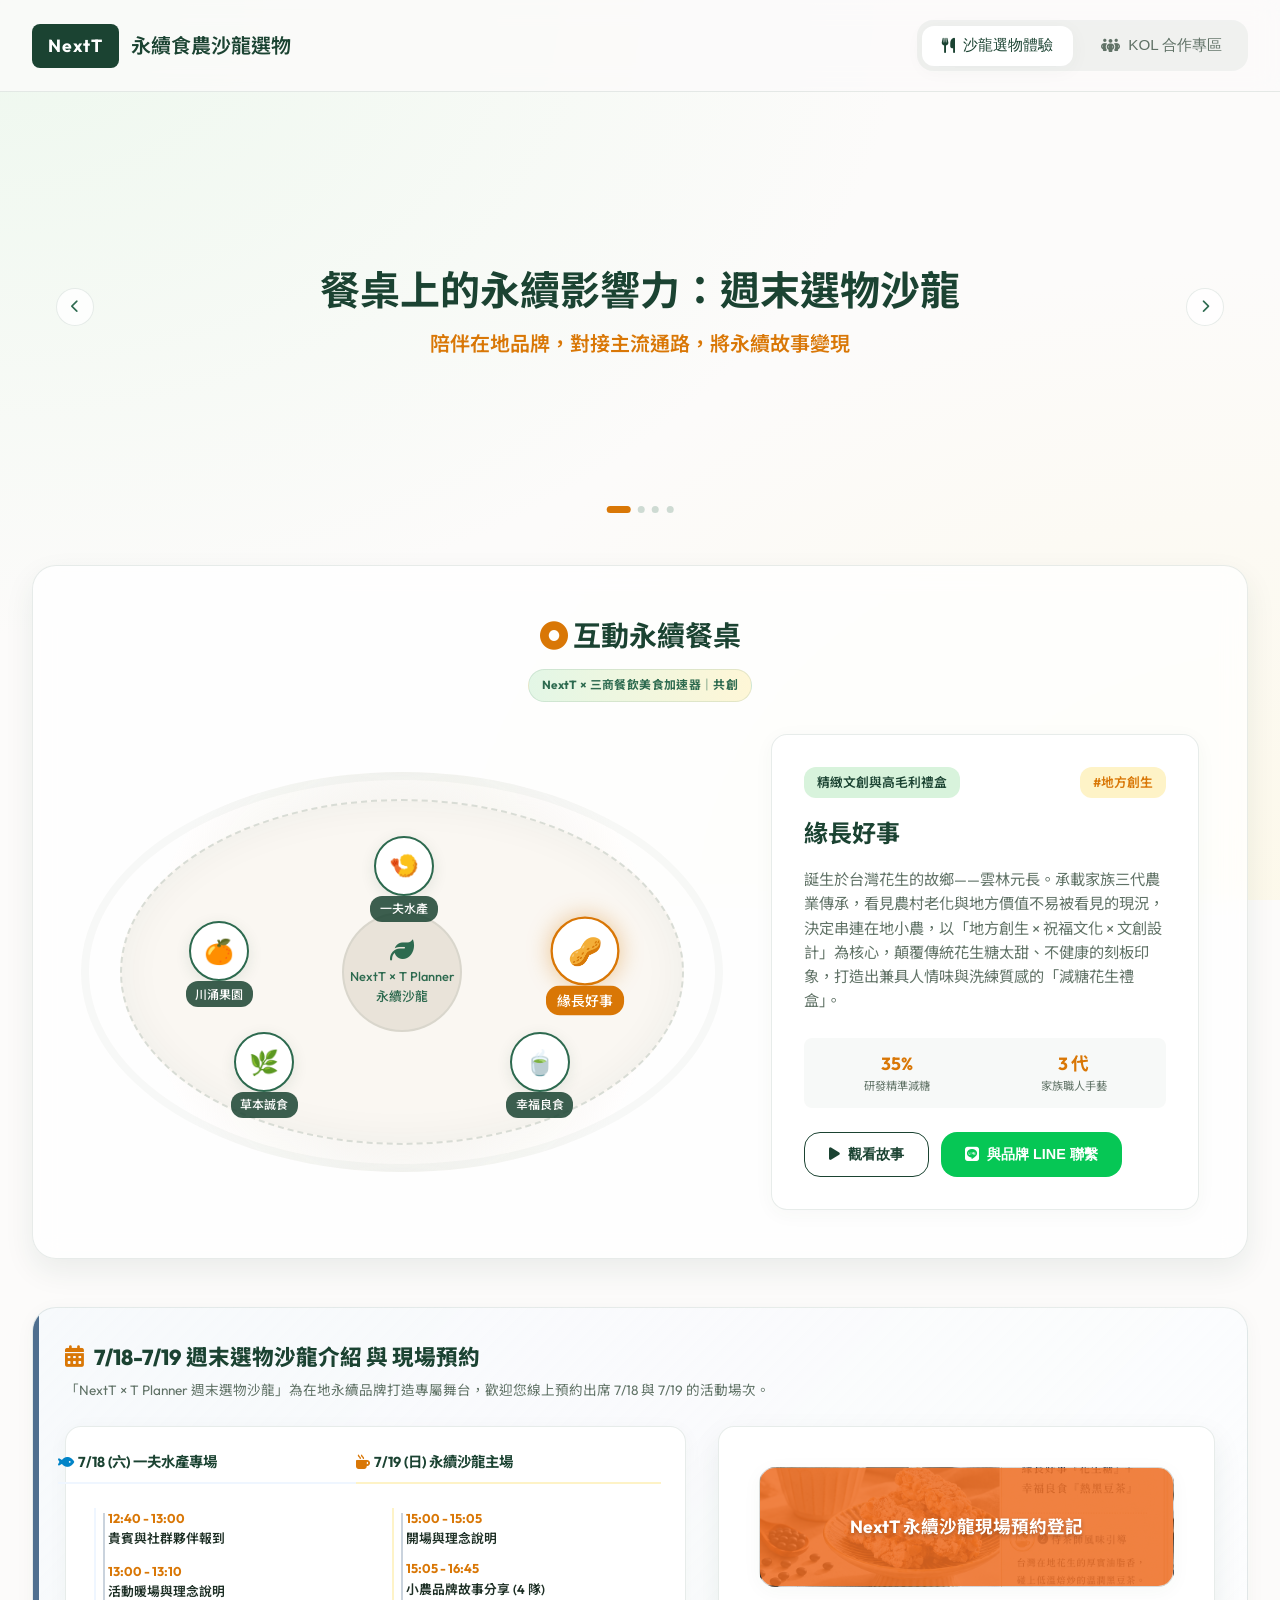
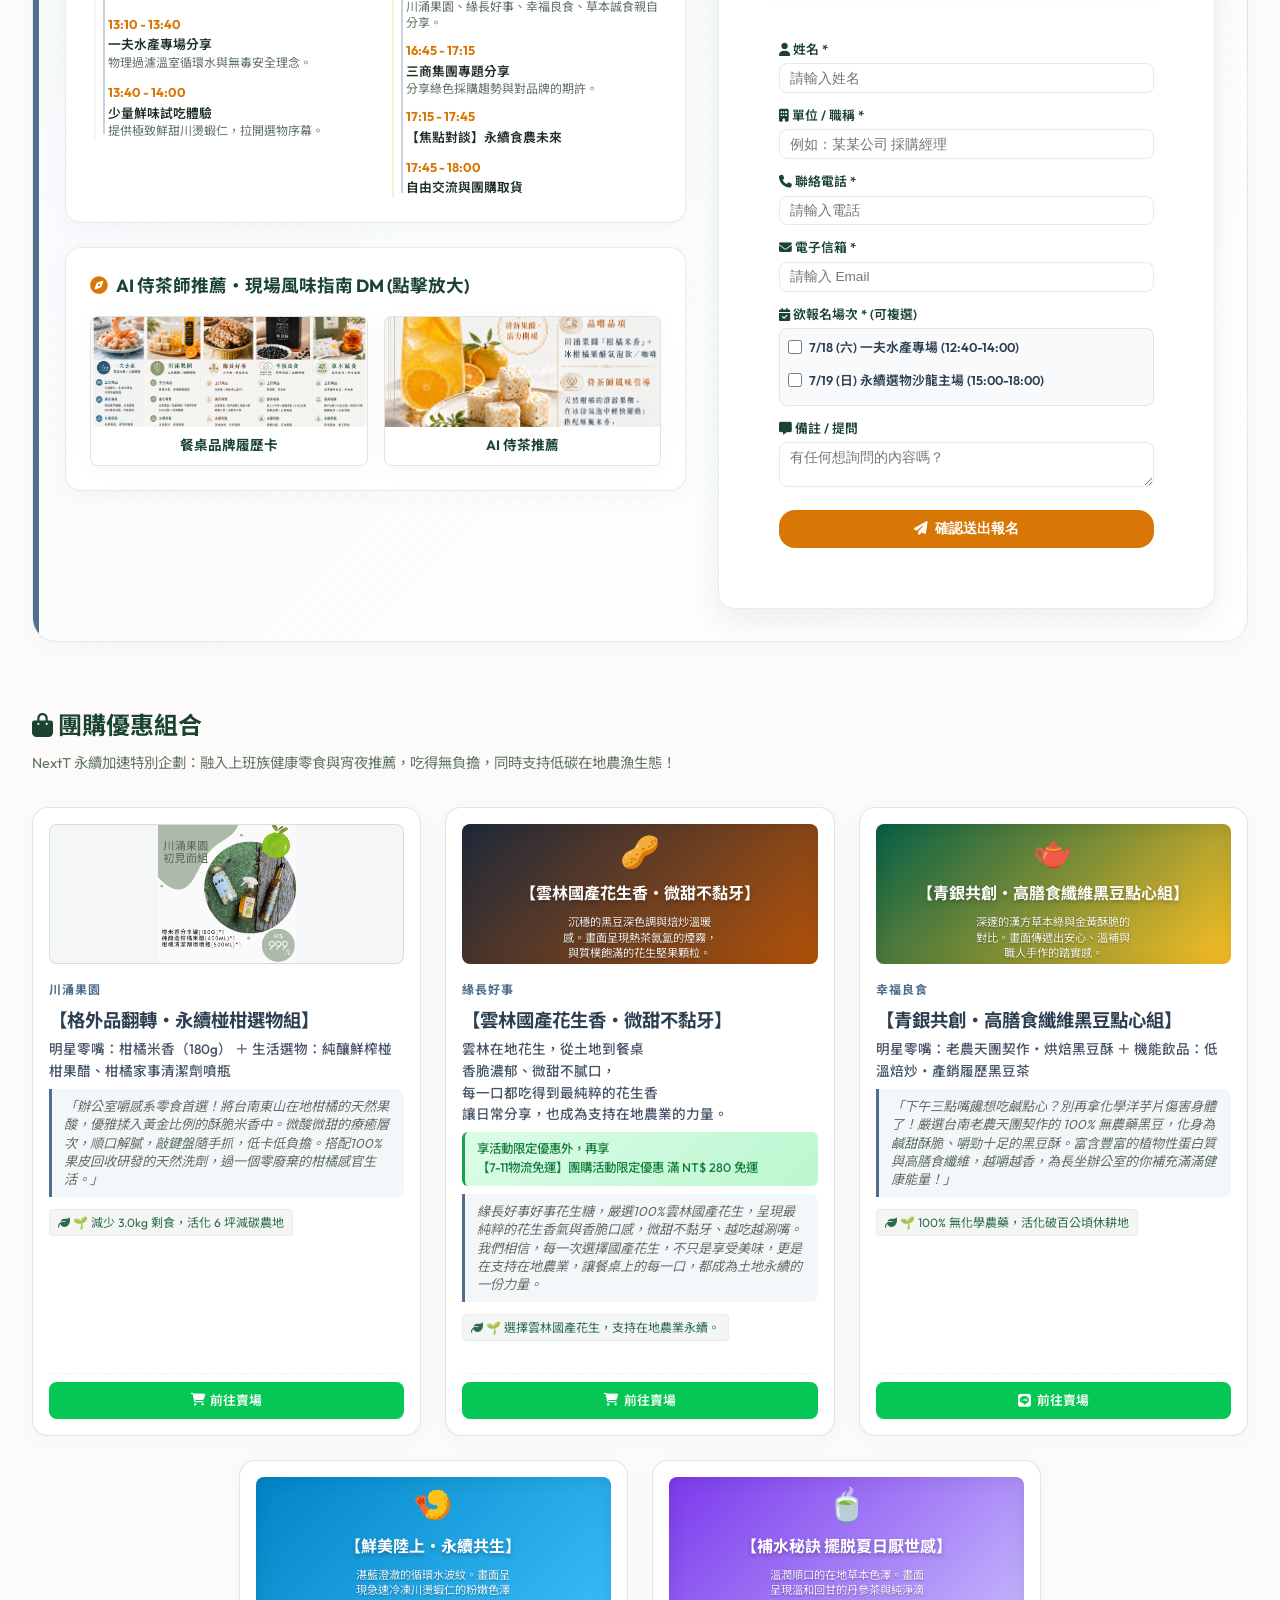
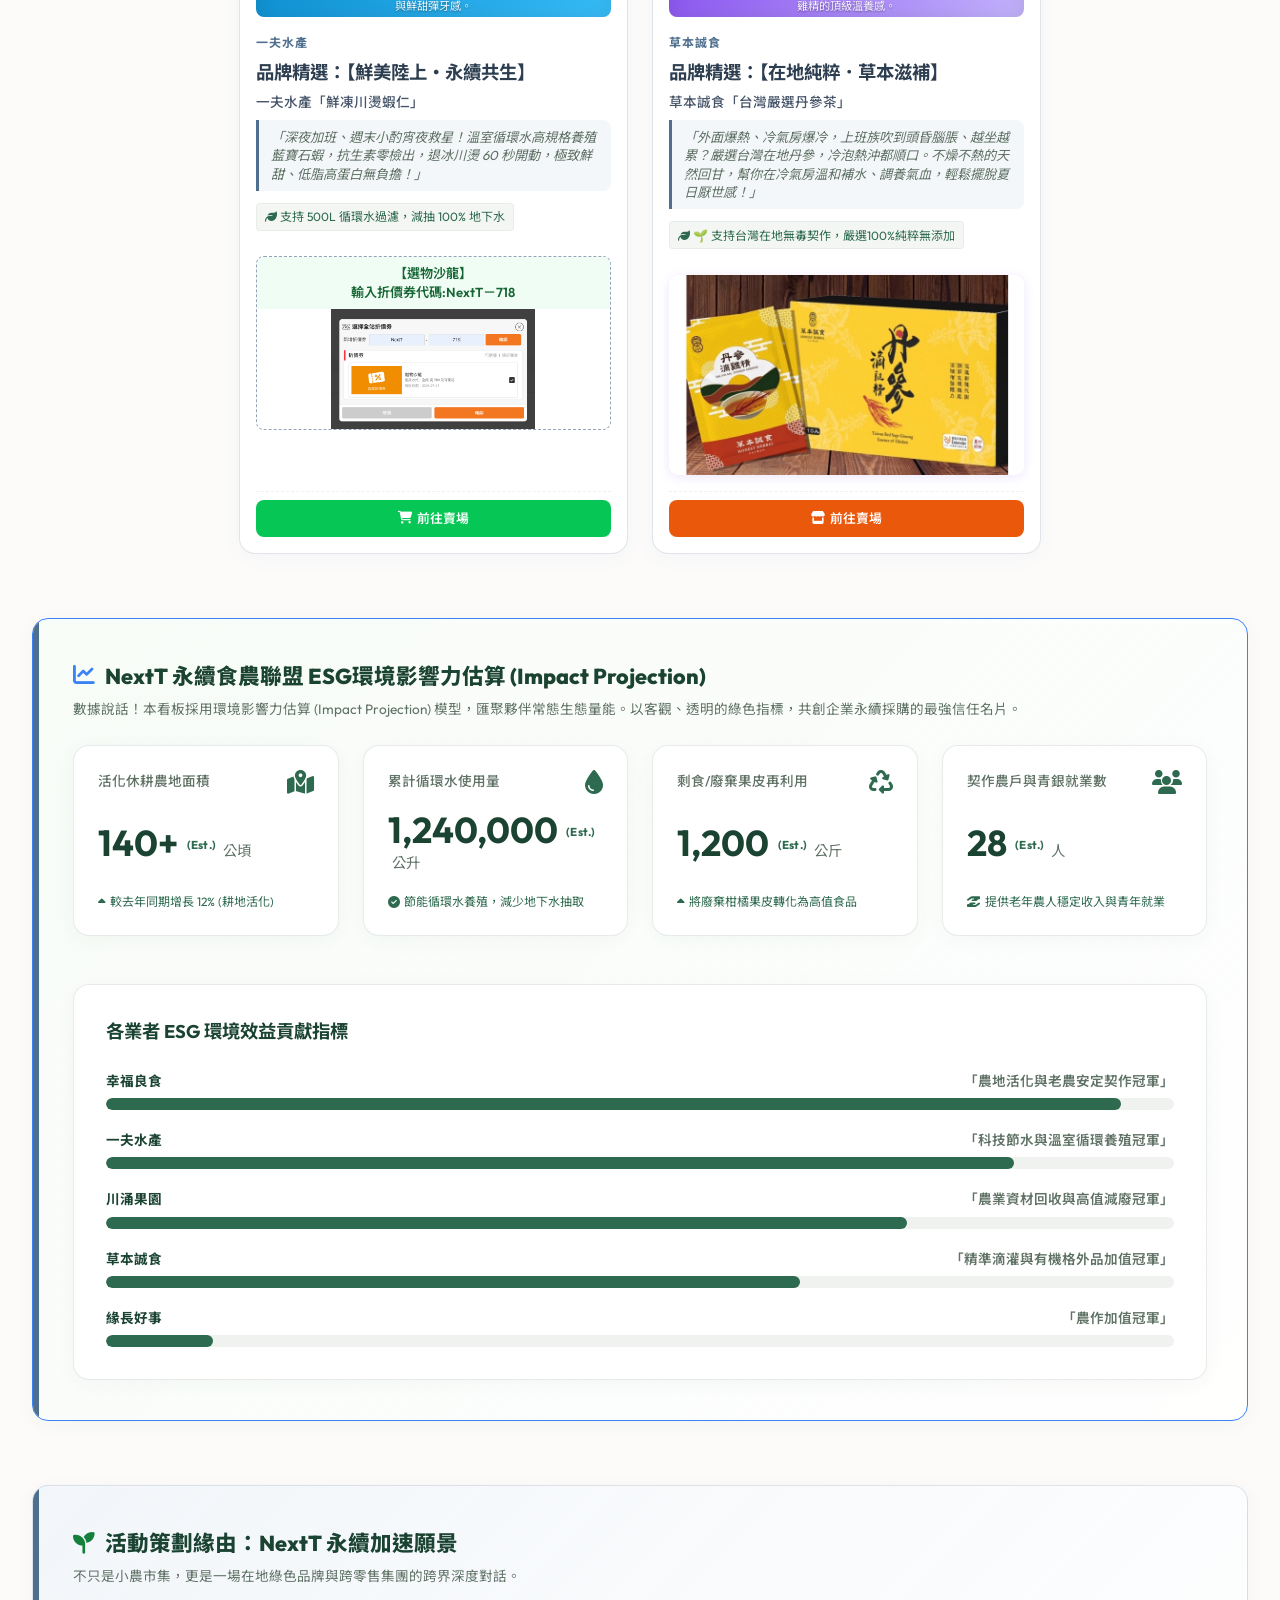
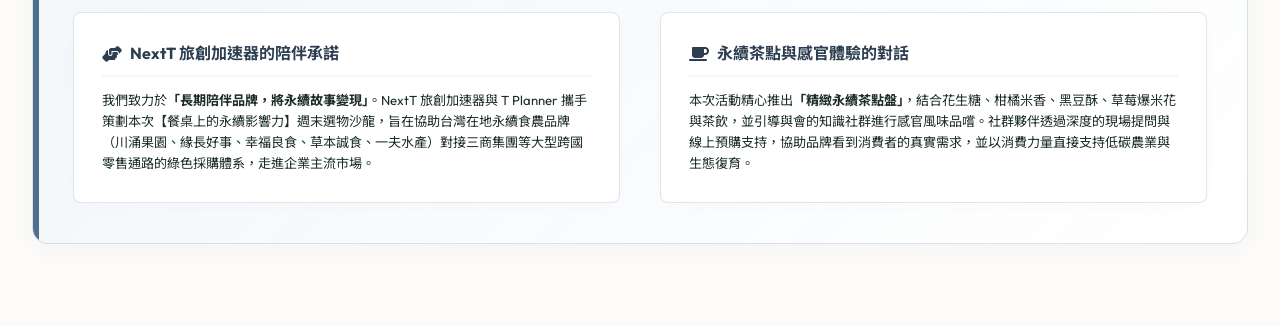
==== commit f28c3948: "Add speaker hero visual and titles" ====
--- a/index.html
+++ b/index.html
@@ -23,7 +23,7 @@
     <meta property="twitter:description" content="精選五大台灣在地食農品牌，提供大宗團購組合與健康辦公室零嘴，結合現場 AI 侍茶感官體驗，用消費力量推動生態永續。">
     <meta property="twitter:image" content="https://mandyaispace-glitch.github.io/nextt-sustainable-salon/images/salon_bg.png">
 
-    <link rel="stylesheet" href="style.css?v=23">
+    <link rel="stylesheet" href="style.css?v=24">
     <!-- FontAwesome for icons -->
     <link rel="stylesheet" href="https://cdnjs.cloudflare.com/ajax/libs/font-awesome/6.4.0/css/all.min.css">
 </head>
@@ -73,6 +73,19 @@
                             <p class="hero-subtitle">品牌故事 × 風味體驗 × 企業永續採購對話</p>
                             <a class="hero-slide-link" href="#rundown-section">立即預約沙龍 <i class="fa-solid fa-arrow-right"></i></a>
                         </article>
+                        <article class="hero-slide hero-slide-speakers" data-slide="3" aria-hidden="true">
+                            <div class="hero-speaker-panel">
+                                <div class="hero-slide-kicker">永續食農夥伴</div>
+                                <h2>從品牌實踐，走向餐桌影響力</h2>
+                                <div class="hero-speaker-list" aria-label="分享者與頭銜">
+                                    <span><strong>三商餐飲集團</strong>｜翁榮錕 Antonio・永續長</span>
+                                    <span><strong>川涌果園</strong>｜劉怡甄 Farris・創辦人</span>
+                                    <span><strong>緣長好事</strong>｜李昕玲 Cindy・創辦人</span>
+                                    <span><strong>幸福良食</strong>｜劉宸銃 Dino・創辦人</span>
+                                    <span><strong>草本誠食</strong>｜葉芷芸・創辦人</span>
+                                </div>
+                            </div>
+                        </article>
                     </div>
                     <button class="hero-carousel-arrow hero-carousel-prev" type="button" aria-label="上一張"><i class="fa-solid fa-chevron-left"></i></button>
                     <button class="hero-carousel-arrow hero-carousel-next" type="button" aria-label="下一張"><i class="fa-solid fa-chevron-right"></i></button>
@@ -80,6 +93,7 @@
                         <button class="hero-carousel-dot active" type="button" role="tab" aria-label="第 1 張" aria-selected="true" data-slide-to="0"></button>
                         <button class="hero-carousel-dot" type="button" role="tab" aria-label="第 2 張" aria-selected="false" data-slide-to="1"></button>
                         <button class="hero-carousel-dot" type="button" role="tab" aria-label="第 3 張" aria-selected="false" data-slide-to="2"></button>
+                        <button class="hero-carousel-dot" type="button" role="tab" aria-label="第 4 張" aria-selected="false" data-slide-to="3"></button>
                     </div>
                 </div>
             </div>
@@ -88,6 +102,7 @@
             <div id="interactive-table-section" class="interactive-table-section">
                 <div class="table-title-box">
                     <h2><i class="fa-solid fa-circle-dot" style="color: var(--accent-orange);"></i> 互動永續餐桌</h2>
+                    <span class="table-cocreate-badge">NextT × 三商餐飲美食加速器｜共創</span>
                 </div>
                 
                 <div class="table-interactive-row">
--- a/style.css
+++ b/style.css
@@ -290,6 +290,46 @@
     width: 24px;
 }
 
+.hero-slide-speakers {
+    background-image: linear-gradient(90deg, rgba(255, 252, 242, 0.98) 0%, rgba(255, 252, 242, 0.86) 36%, rgba(255, 252, 242, 0.08) 62%), url('images/hero-speakers-v1.png');
+    background-position: center;
+    background-size: cover;
+    border: 1px solid rgba(77, 106, 49, 0.16);
+    border-radius: var(--radius-lg);
+    min-height: 340px;
+    overflow: hidden;
+    padding: 1.7rem 2rem;
+    text-align: left;
+}
+
+.hero-speaker-panel {
+    max-width: 46%;
+}
+
+.hero-slide-speakers h2 {
+    font-size: 1.85rem;
+    margin-bottom: 0.8rem;
+}
+
+.hero-speaker-list {
+    display: grid;
+    gap: 0.38rem;
+}
+
+.hero-speaker-list span {
+    background: rgba(255, 255, 255, 0.72);
+    border-left: 3px solid var(--accent-orange);
+    border-radius: 0 8px 8px 0;
+    color: var(--text-main);
+    font-size: 0.76rem;
+    line-height: 1.35;
+    padding: 0.36rem 0.55rem;
+}
+
+.hero-speaker-list strong {
+    color: var(--primary);
+}
+
 @media (prefers-reduced-motion: reduce) {
     .hero-slide,
     .hero-carousel-dot {
@@ -299,10 +339,60 @@
 
 @media (max-width: 520px) {
     .hero {
+        display: block;
+    }
+
+    #interactive-table-section {
         display: none;
     }
 
-    #interactive-table-section {
+    .hero-carousel {
+        padding: 0;
+    }
+
+    .hero-slides {
+        display: block;
+    }
+
+    .hero-slide {
+        display: none;
+    }
+
+    .hero-slide-speakers {
+        align-content: end;
+        background-image: linear-gradient(180deg, rgba(255, 252, 242, 0.02) 0%, rgba(255, 252, 242, 0.12) 43%, rgba(255, 252, 242, 0.98) 68%), url('images/hero-speakers-v1.png');
+        background-position: center, center 1rem;
+        background-repeat: no-repeat;
+        background-size: 100% 100%, calc(100% - 2rem) auto;
+        display: grid;
+        min-height: 540px;
+        opacity: 1;
+        padding: 1rem;
+        pointer-events: auto;
+        transform: none;
+        visibility: visible;
+    }
+
+    .hero-speaker-panel {
+        max-width: 100%;
+    }
+
+    .hero-slide-speakers h2 {
+        font-size: 1.35rem;
+        margin-bottom: 0.65rem;
+    }
+
+    .hero-speaker-list {
+        gap: 0.28rem;
+    }
+
+    .hero-speaker-list span {
+        font-size: 0.68rem;
+        padding: 0.3rem 0.45rem;
+    }
+
+    .hero-carousel-arrow,
+    .hero-carousel-dots {
         display: none;
     }
 
@@ -519,6 +609,19 @@
     color: var(--primary);
 }
 
+.table-cocreate-badge {
+    background: linear-gradient(90deg, rgba(216, 243, 220, 0.72), rgba(254, 243, 199, 0.72));
+    border: 1px solid rgba(45, 106, 79, 0.12);
+    border-radius: 999px;
+    color: var(--primary-medium);
+    display: inline-flex;
+    font-size: 0.74rem;
+    font-weight: 700;
+    letter-spacing: 0.03em;
+    margin-top: 0.65rem;
+    padding: 0.38rem 0.8rem;
+}
+
 /* Dining Table SVG & Hotspot Layout */
 .dining-table-container {
     position: relative;
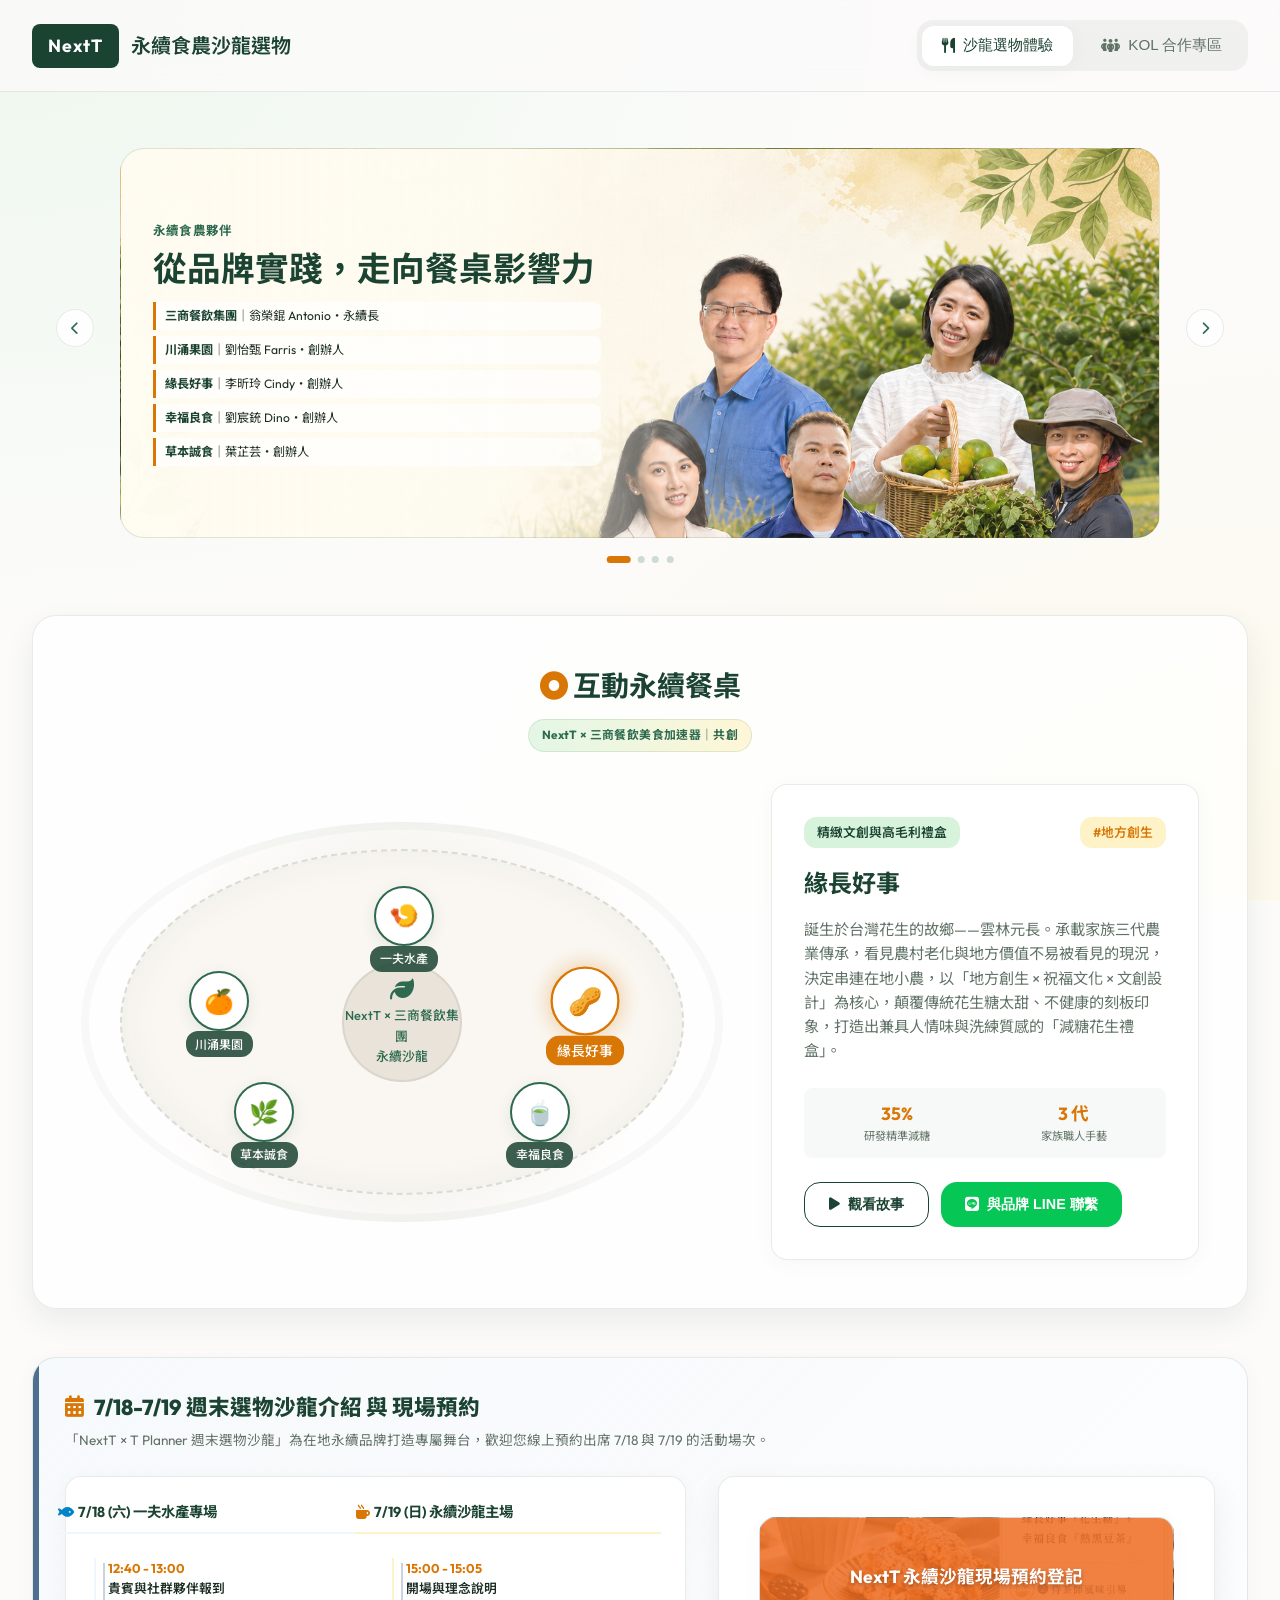
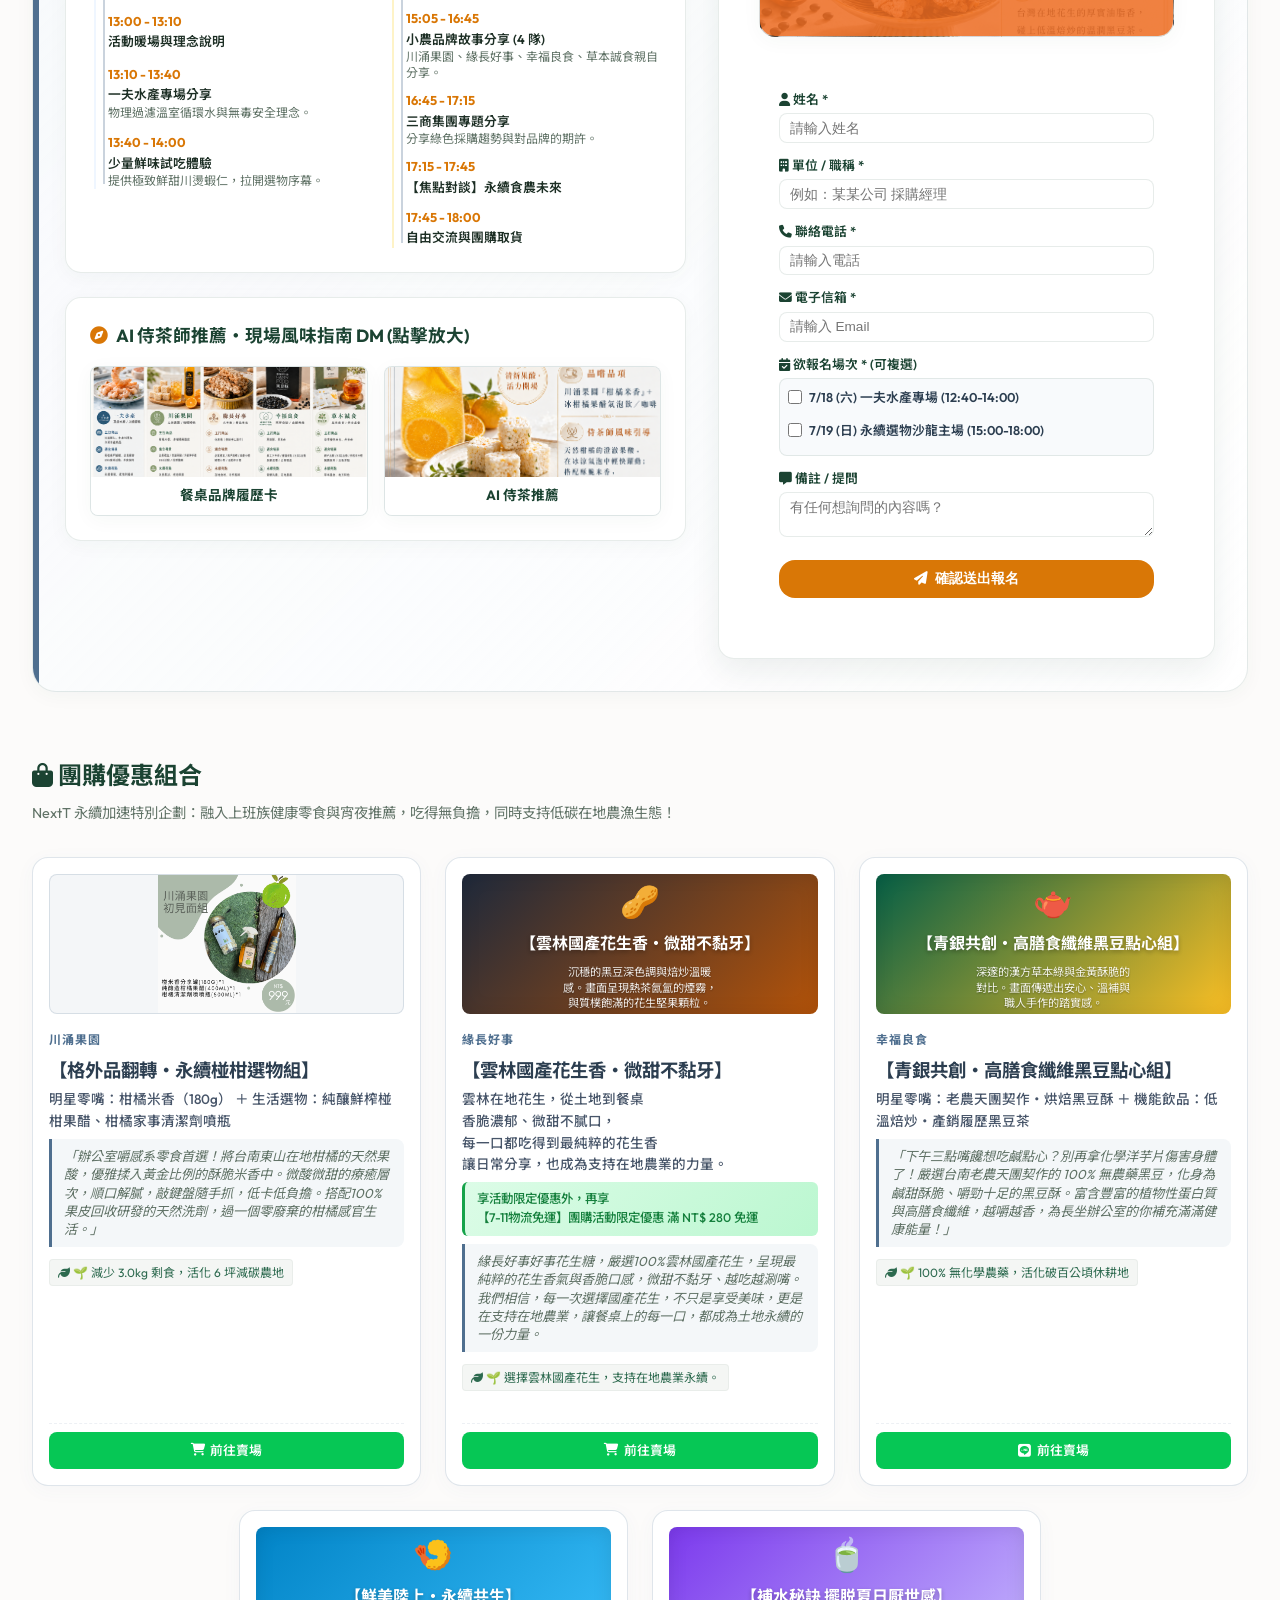
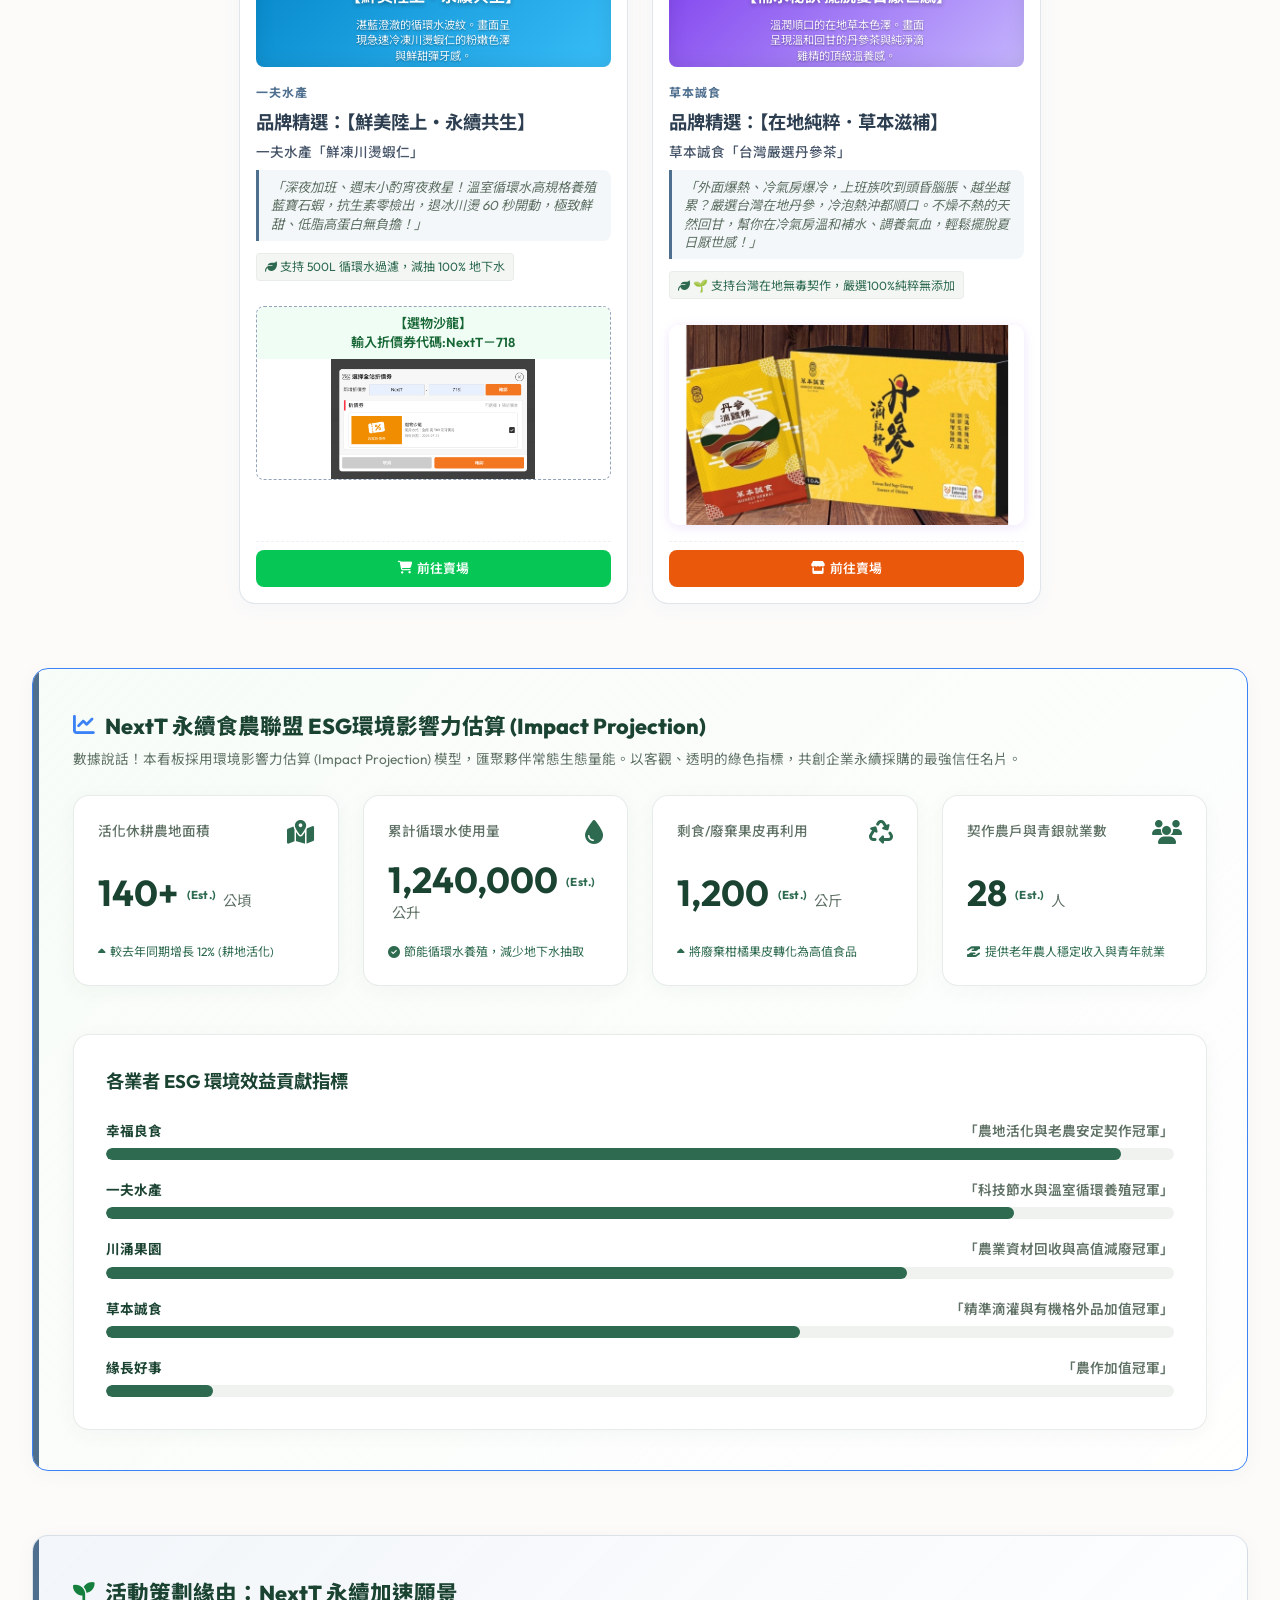
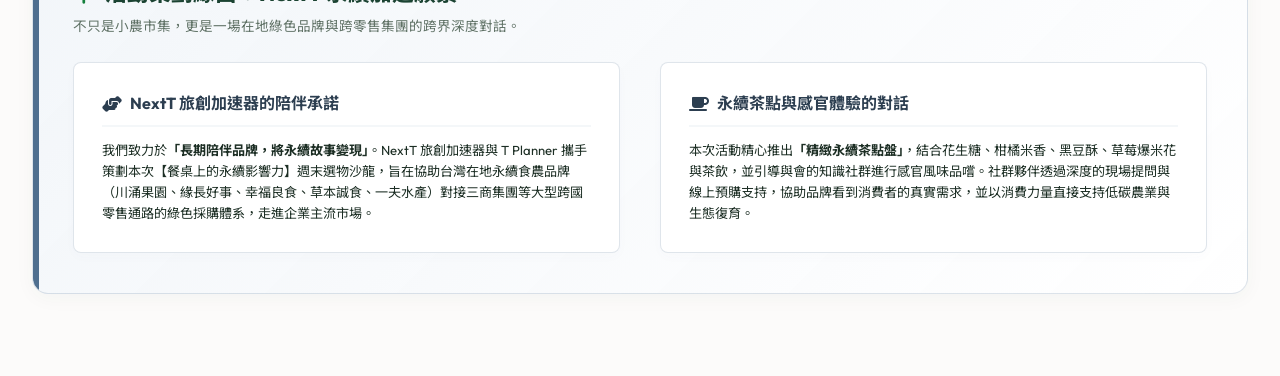
==== commit 1e789358: "Move speaker hero to first slide" ====
--- a/index.html
+++ b/index.html
@@ -23,7 +23,7 @@
     <meta property="twitter:description" content="精選五大台灣在地食農品牌，提供大宗團購組合與健康辦公室零嘴，結合現場 AI 侍茶感官體驗，用消費力量推動生態永續。">
     <meta property="twitter:image" content="https://mandyaispace-glitch.github.io/nextt-sustainable-salon/images/salon_bg.png">
 
-    <link rel="stylesheet" href="style.css?v=24">
+    <link rel="stylesheet" href="style.css?v=25">
     <!-- FontAwesome for icons -->
     <link rel="stylesheet" href="https://cdnjs.cloudflare.com/ajax/libs/font-awesome/6.4.0/css/all.min.css">
 </head>
@@ -57,26 +57,10 @@
                 <div class="hero-eyebrow">NextT × T Planner｜永續食農選物企劃</div>
                 <div class="hero-carousel" aria-roledescription="carousel" aria-label="永續食農沙龍焦點">
                     <div class="hero-slides" aria-live="polite">
-                        <article class="hero-slide active" data-slide="0">
-                            <h1>餐桌上的永續影響力：週末選物沙龍</h1>
-                            <p class="hero-subtitle">陪伴在地品牌，對接主流通路，將永續故事變現</p>
-                        </article>
-                        <article class="hero-slide" data-slide="1" aria-hidden="true">
-                            <div class="hero-slide-kicker">五大品牌・一席永續餐桌</div>
-                            <h2>從土地到餐桌，看見每一口背後的選擇</h2>
-                            <p class="hero-subtitle">循環水養殖、友善耕作、剩食再生與在地契作</p>
-                            <a class="hero-slide-link" href="#interactive-table-section">探索五大品牌 <i class="fa-solid fa-arrow-right"></i></a>
-                        </article>
-                        <article class="hero-slide" data-slide="2" aria-hidden="true">
-                            <div class="hero-slide-kicker">7/18–7/19・週末限定</div>
-                            <h2>親自品味，讓永續不只是一組數字</h2>
-                            <p class="hero-subtitle">品牌故事 × 風味體驗 × 企業永續採購對話</p>
-                            <a class="hero-slide-link" href="#rundown-section">立即預約沙龍 <i class="fa-solid fa-arrow-right"></i></a>
-                        </article>
-                        <article class="hero-slide hero-slide-speakers" data-slide="3" aria-hidden="true">
+                        <article class="hero-slide hero-slide-speakers active" data-slide="0">
                             <div class="hero-speaker-panel">
                                 <div class="hero-slide-kicker">永續食農夥伴</div>
-                                <h2>從品牌實踐，走向餐桌影響力</h2>
+                                <h1>從品牌實踐，走向餐桌影響力</h1>
                                 <div class="hero-speaker-list" aria-label="分享者與頭銜">
                                     <span><strong>三商餐飲集團</strong>｜翁榮錕 Antonio・永續長</span>
                                     <span><strong>川涌果園</strong>｜劉怡甄 Farris・創辦人</span>
@@ -85,6 +69,22 @@
                                     <span><strong>草本誠食</strong>｜葉芷芸・創辦人</span>
                                 </div>
                             </div>
+                        </article>
+                        <article class="hero-slide" data-slide="1" aria-hidden="true">
+                            <h1>餐桌上的永續影響力：週末選物沙龍</h1>
+                            <p class="hero-subtitle">陪伴在地品牌，對接主流通路，將永續故事變現</p>
+                        </article>
+                        <article class="hero-slide" data-slide="2" aria-hidden="true">
+                            <div class="hero-slide-kicker">五大品牌・一席永續餐桌</div>
+                            <h2>從土地到餐桌，看見每一口背後的選擇</h2>
+                            <p class="hero-subtitle">循環水養殖、友善耕作、剩食再生與在地契作</p>
+                            <a class="hero-slide-link" href="#interactive-table-section">探索五大品牌 <i class="fa-solid fa-arrow-right"></i></a>
+                        </article>
+                        <article class="hero-slide" data-slide="3" aria-hidden="true">
+                            <div class="hero-slide-kicker">7/18–7/19・週末限定</div>
+                            <h2>親自品味，讓永續不只是一組數字</h2>
+                            <p class="hero-subtitle">品牌故事 × 風味體驗 × 企業永續採購對話</p>
+                            <a class="hero-slide-link" href="#rundown-section">立即預約沙龍 <i class="fa-solid fa-arrow-right"></i></a>
                         </article>
                     </div>
                     <button class="hero-carousel-arrow hero-carousel-prev" type="button" aria-label="上一張"><i class="fa-solid fa-chevron-left"></i></button>
@@ -111,7 +111,7 @@
                         <div class="table-surface">
                             <div class="center-decor">
                                 <i class="fa-solid fa-leaf"></i>
-                                <span>NextT × T Planner<br>永續沙龍</span>
+                                <span>NextT × 三商餐飲集團<br>永續沙龍</span>
                             </div>
                             
                             <!-- Hotspots: 5 Brands -->
--- a/style.css
+++ b/style.css
@@ -292,11 +292,11 @@
 
 .hero-slide-speakers {
     background-image: linear-gradient(90deg, rgba(255, 252, 242, 0.98) 0%, rgba(255, 252, 242, 0.86) 36%, rgba(255, 252, 242, 0.08) 62%), url('images/hero-speakers-v1.png');
-    background-position: center;
+    background-position: center top;
     background-size: cover;
     border: 1px solid rgba(77, 106, 49, 0.16);
     border-radius: var(--radius-lg);
-    min-height: 340px;
+    min-height: 390px;
     overflow: hidden;
     padding: 1.7rem 2rem;
     text-align: left;
@@ -309,6 +309,12 @@
 .hero-slide-speakers h2 {
     font-size: 1.85rem;
     margin-bottom: 0.8rem;
+}
+
+.hero-slide-speakers h1 {
+    font-size: 2.1rem;
+    margin-bottom: 0.8rem;
+    max-width: 600px;
 }
 
 .hero-speaker-list {
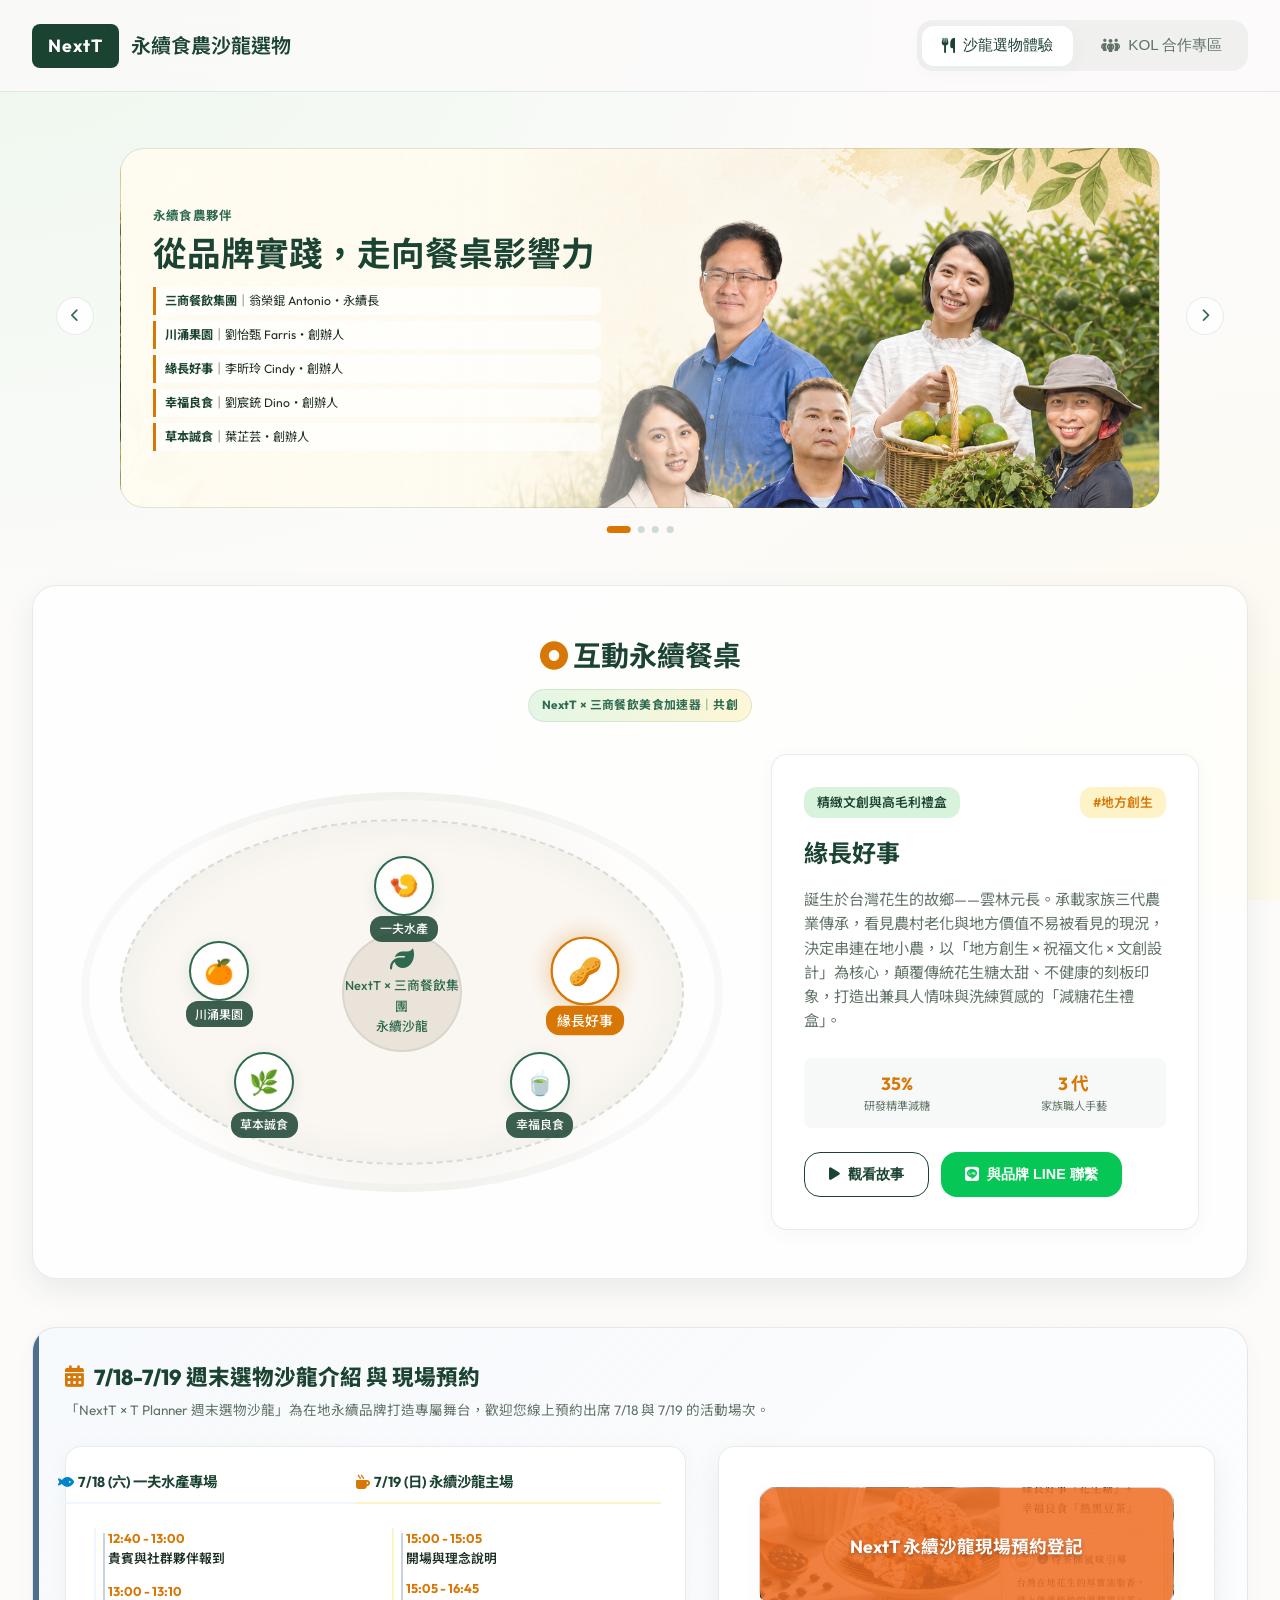
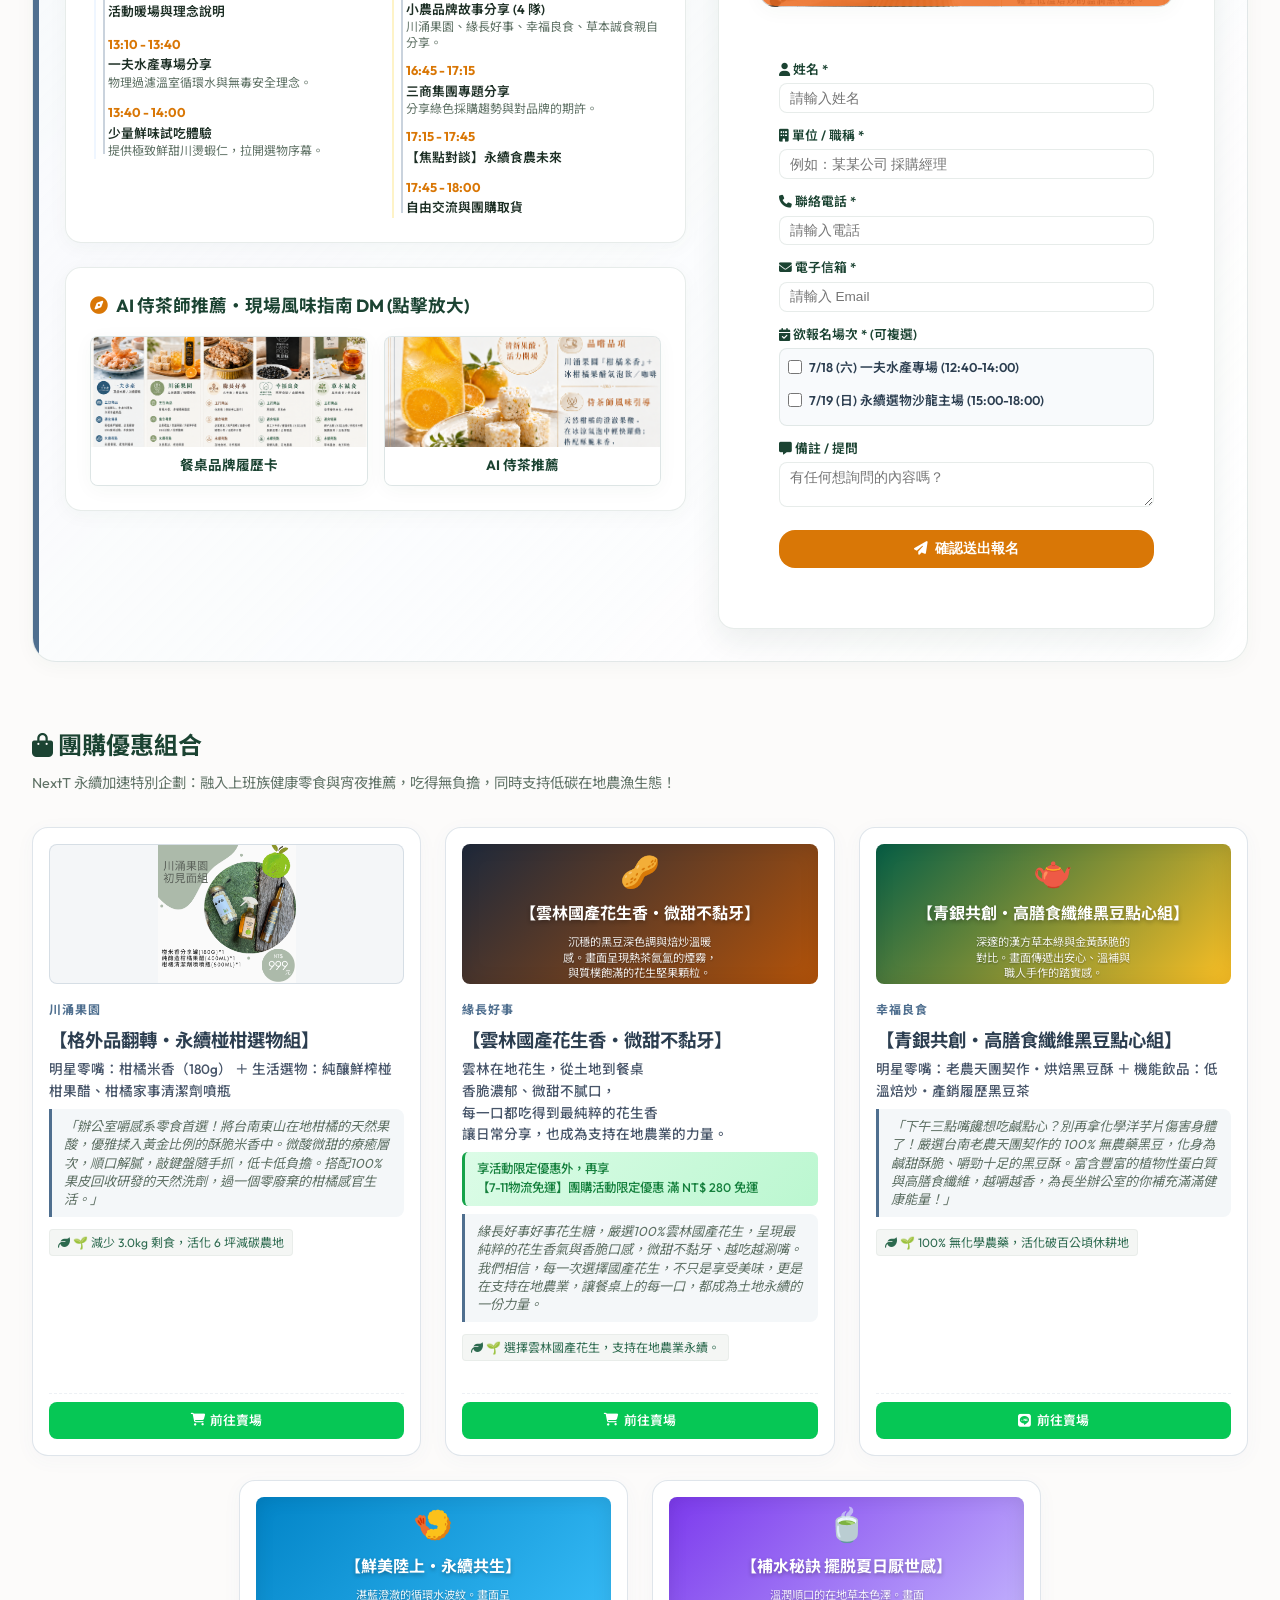
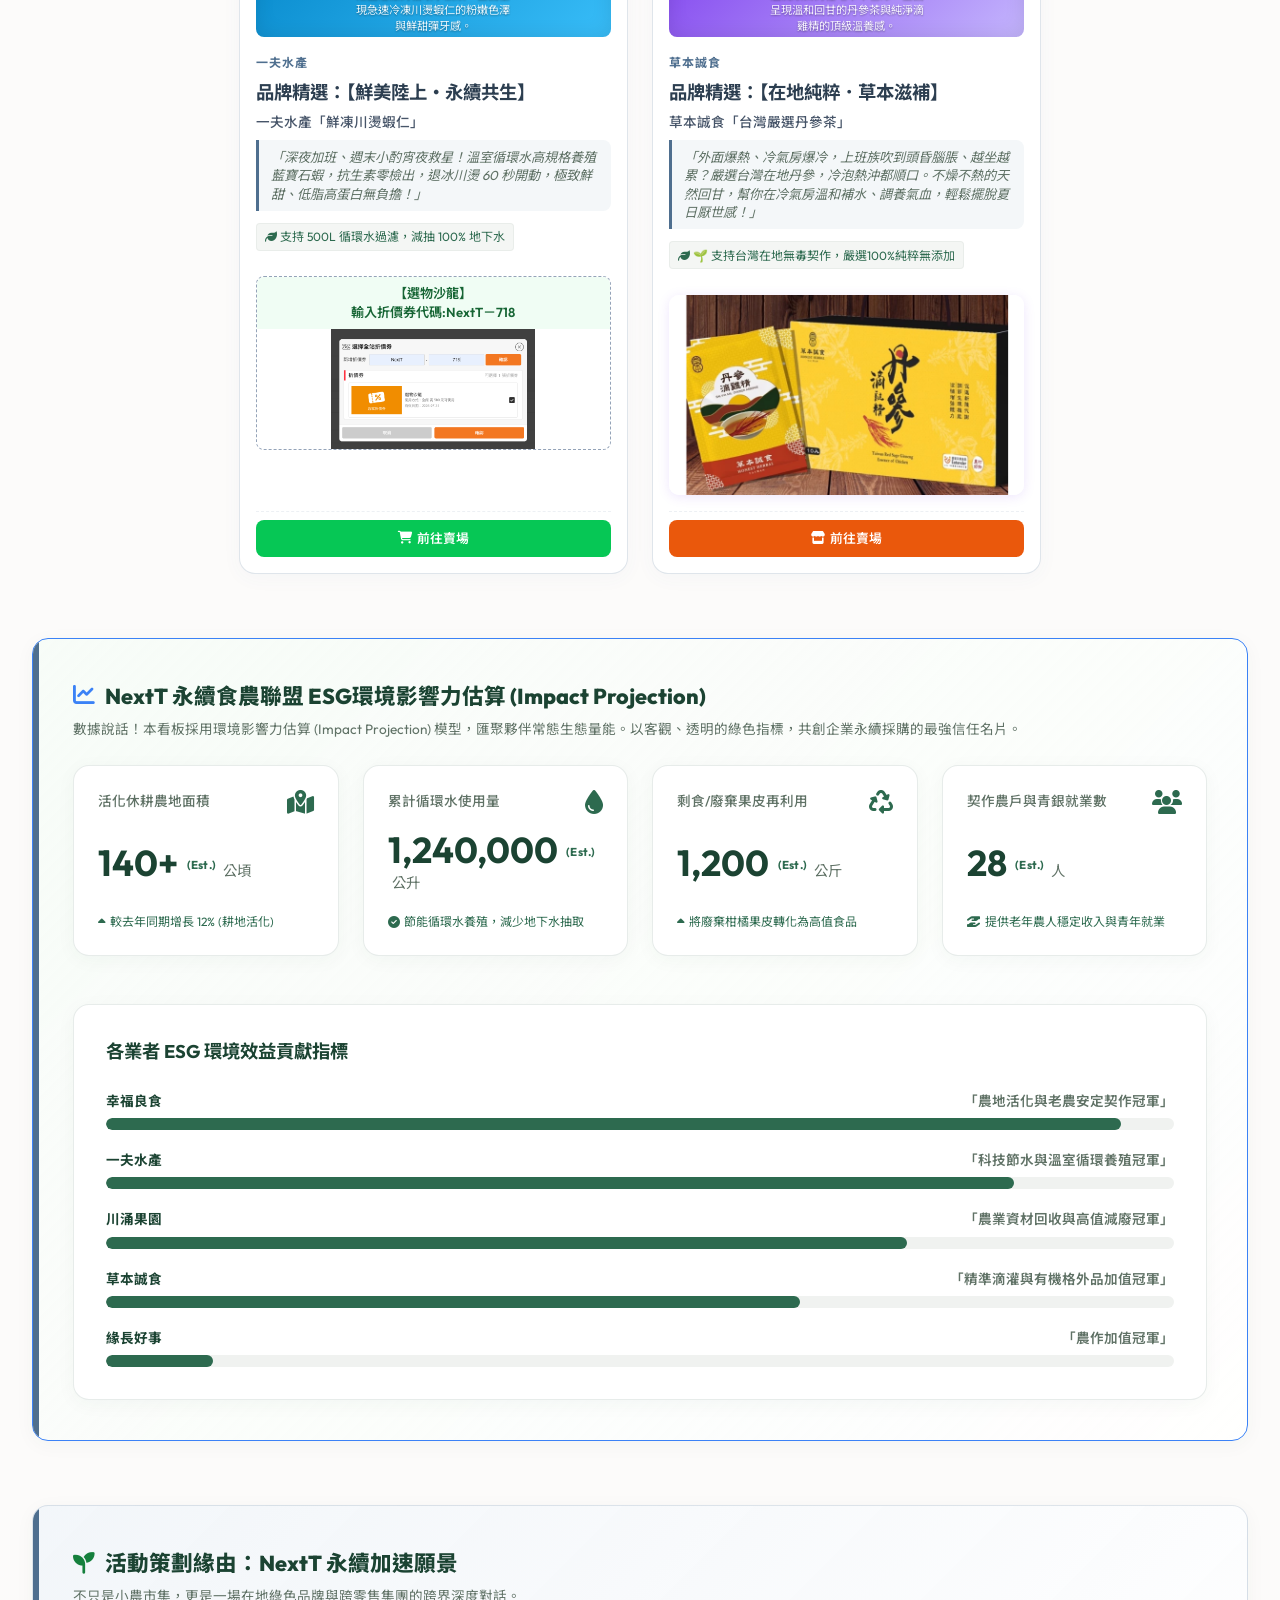
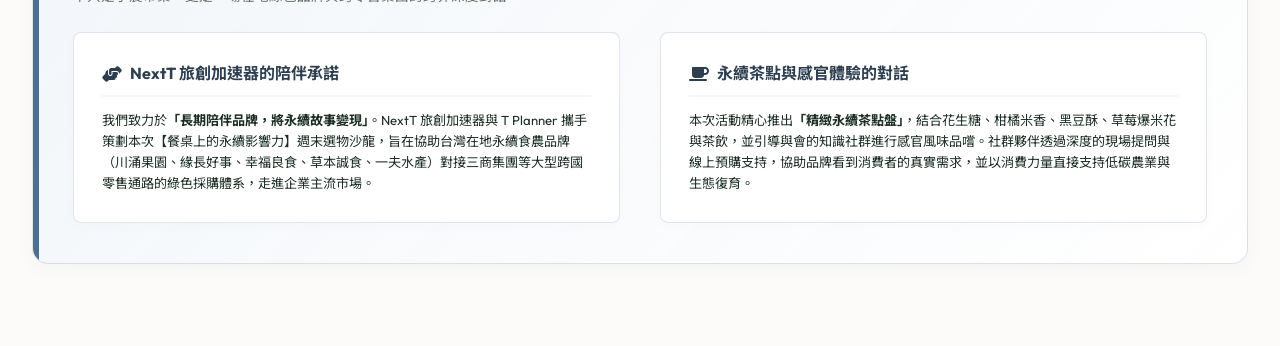
==== commit 4a471549: "Refine speaker hero crop" ====
--- a/index.html
+++ b/index.html
@@ -23,7 +23,7 @@
     <meta property="twitter:description" content="精選五大台灣在地食農品牌，提供大宗團購組合與健康辦公室零嘴，結合現場 AI 侍茶感官體驗，用消費力量推動生態永續。">
     <meta property="twitter:image" content="https://mandyaispace-glitch.github.io/nextt-sustainable-salon/images/salon_bg.png">
 
-    <link rel="stylesheet" href="style.css?v=25">
+    <link rel="stylesheet" href="style.css?v=26">
     <!-- FontAwesome for icons -->
     <link rel="stylesheet" href="https://cdnjs.cloudflare.com/ajax/libs/font-awesome/6.4.0/css/all.min.css">
 </head>
--- a/style.css
+++ b/style.css
@@ -292,11 +292,11 @@
 
 .hero-slide-speakers {
     background-image: linear-gradient(90deg, rgba(255, 252, 242, 0.98) 0%, rgba(255, 252, 242, 0.86) 36%, rgba(255, 252, 242, 0.08) 62%), url('images/hero-speakers-v1.png');
-    background-position: center top;
-    background-size: cover;
+    background-position: center center, center -34px;
+    background-size: 100% 100%, cover;
     border: 1px solid rgba(77, 106, 49, 0.16);
     border-radius: var(--radius-lg);
-    min-height: 390px;
+    min-height: 360px;
     overflow: hidden;
     padding: 1.7rem 2rem;
     text-align: left;
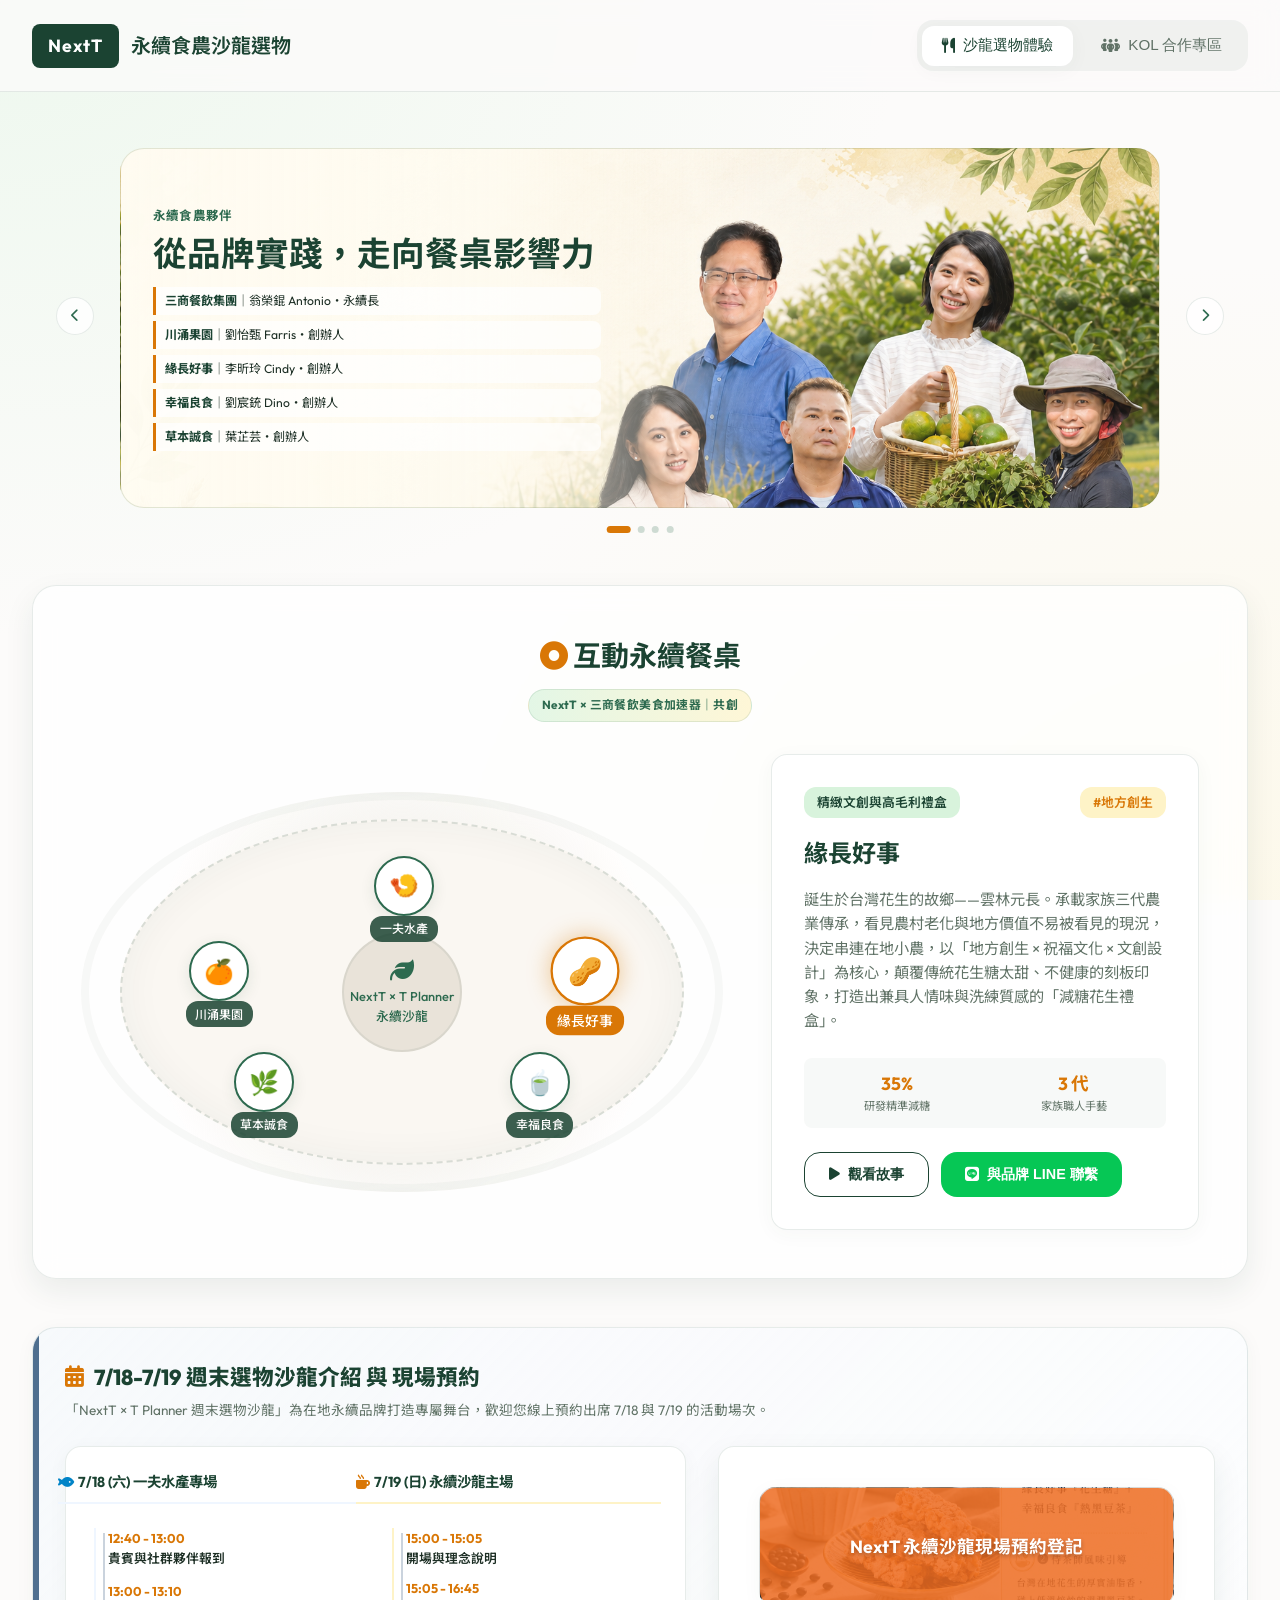
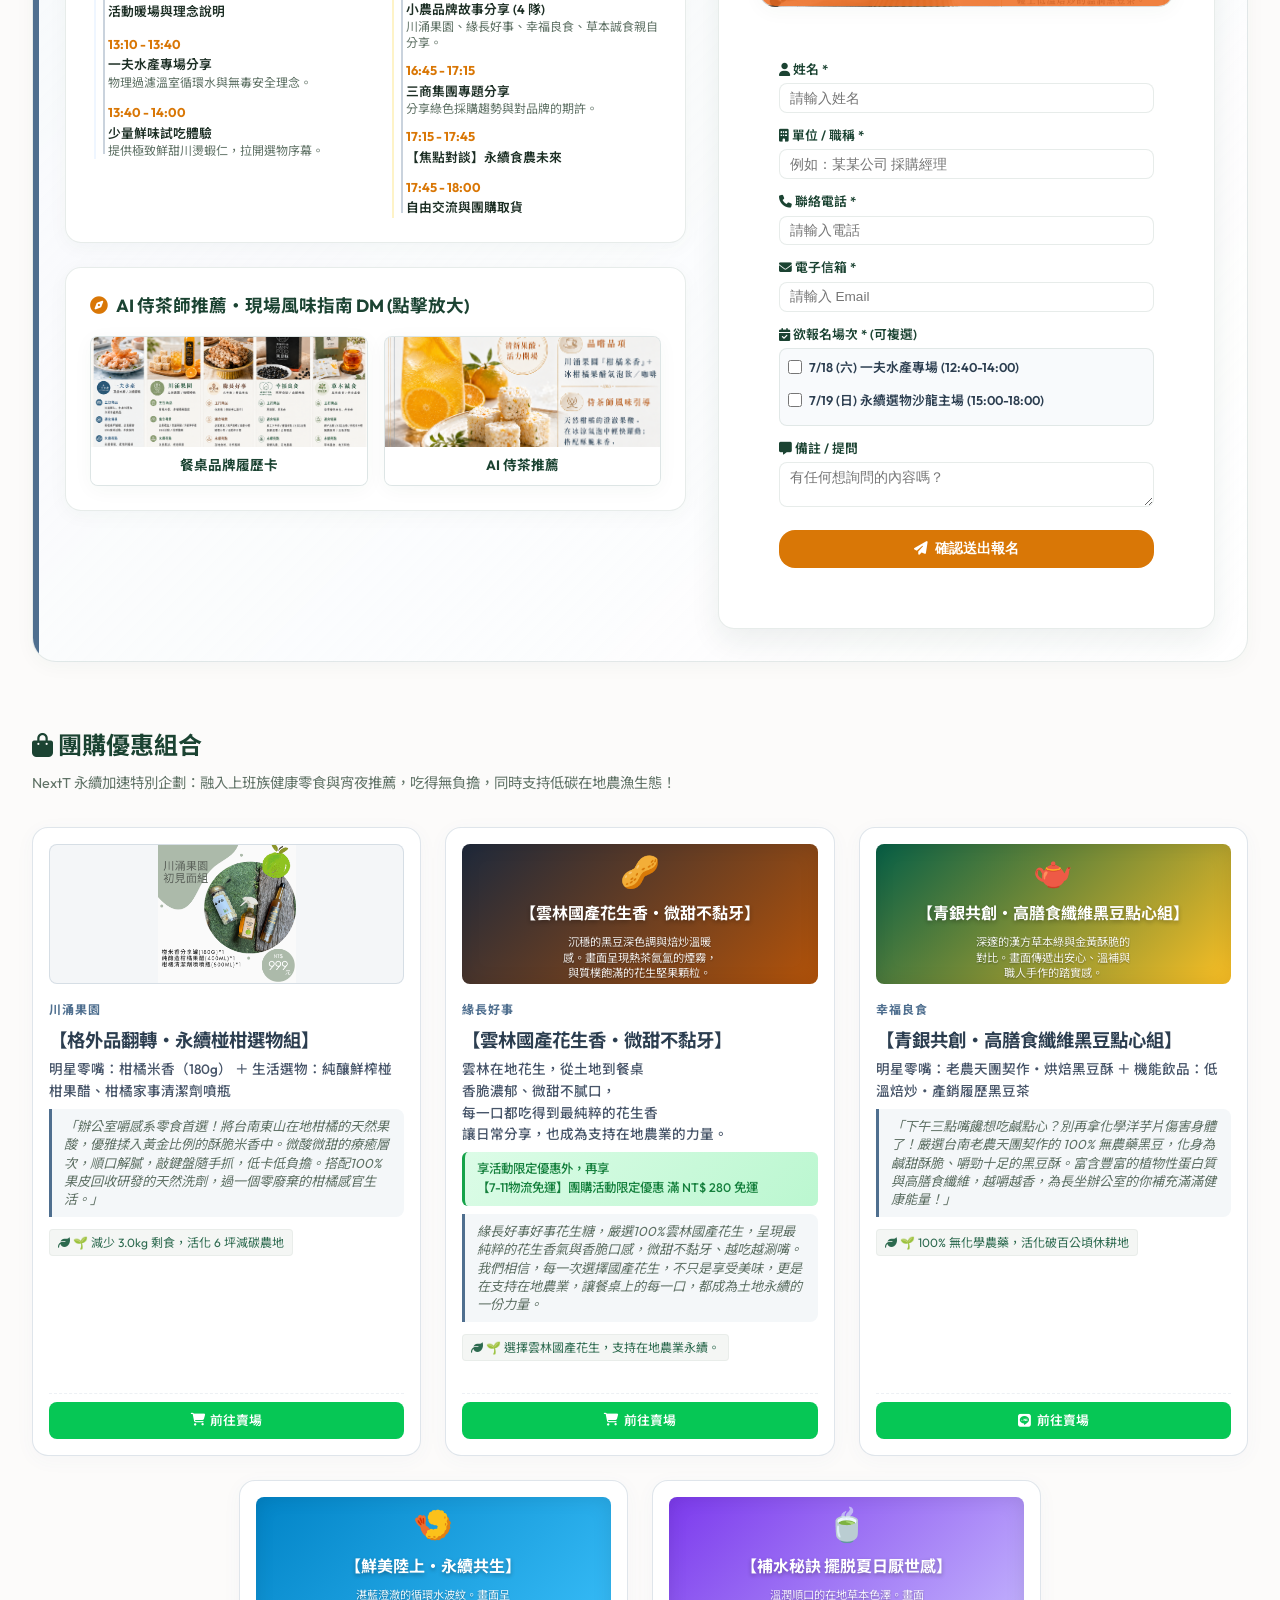
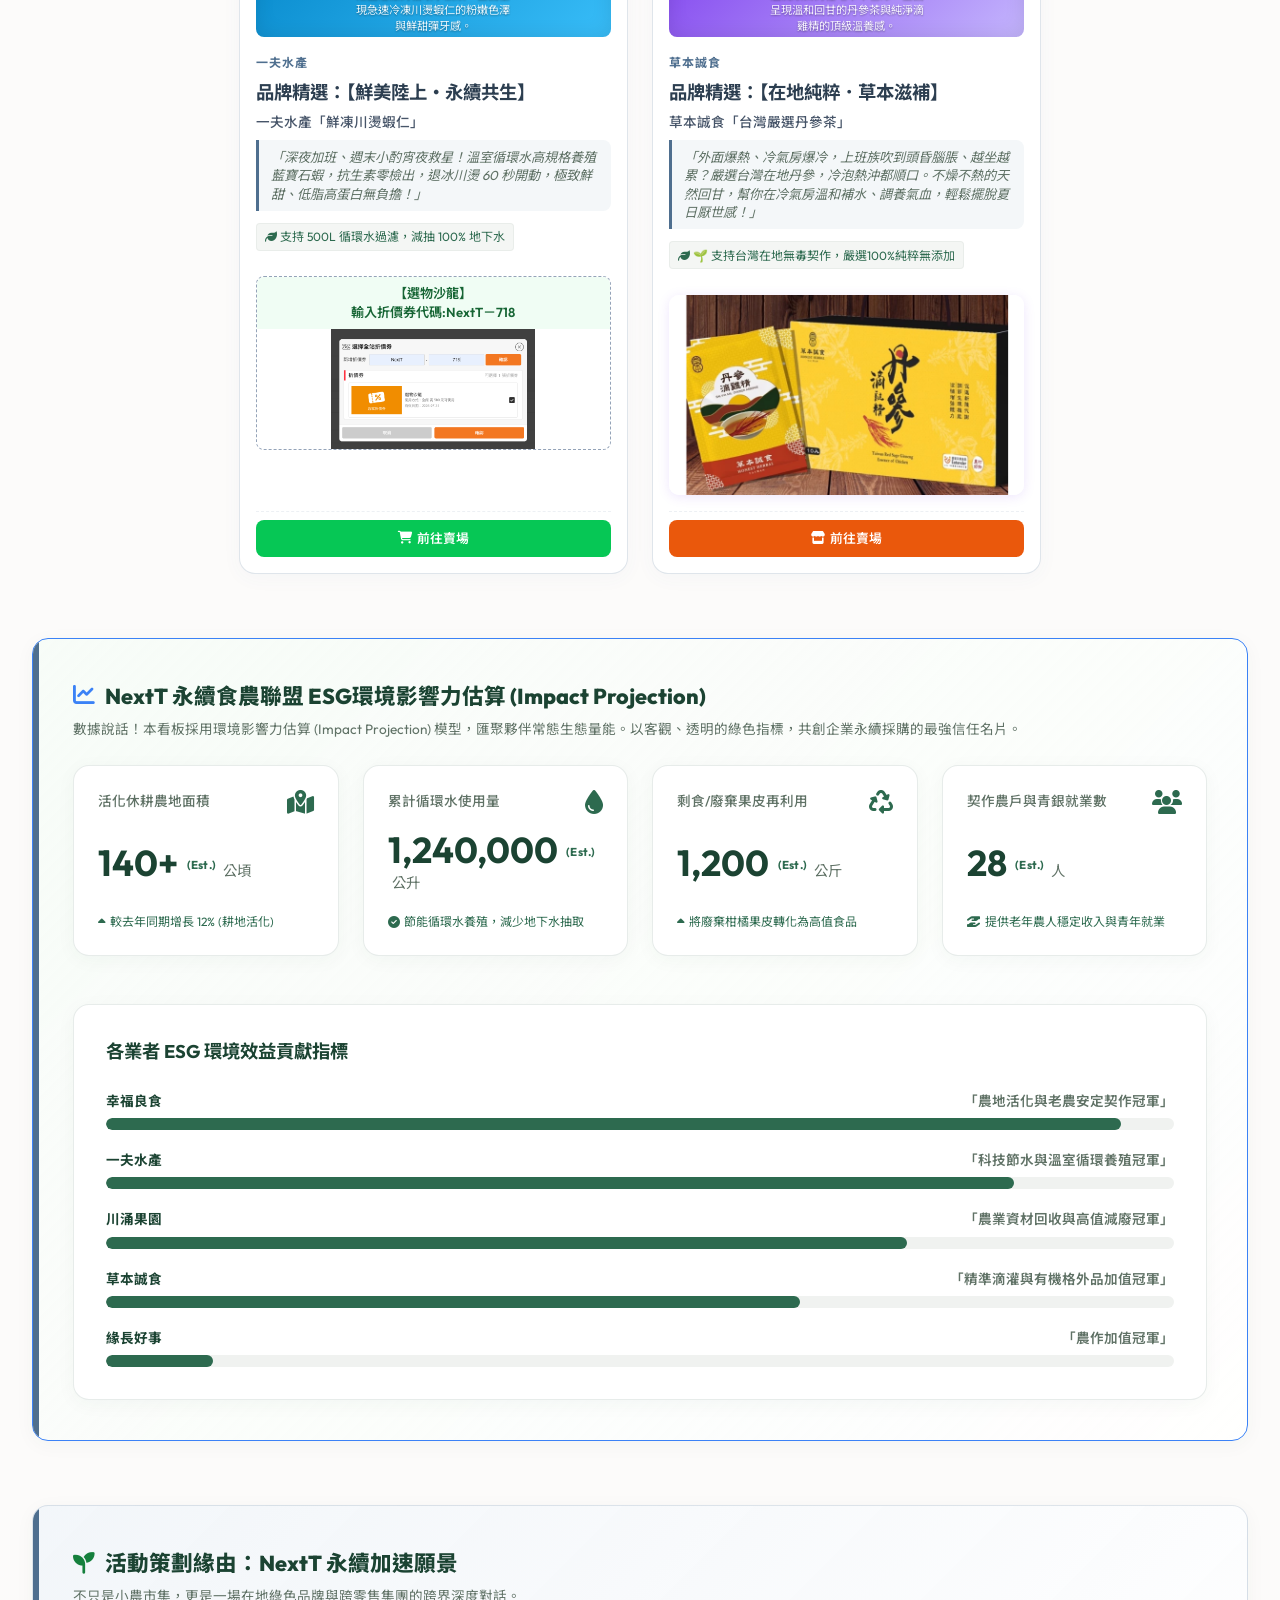
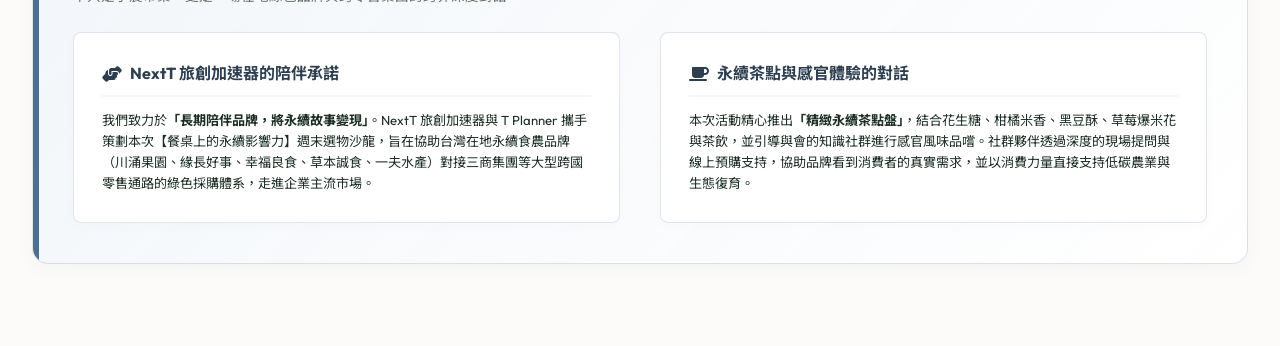
==== commit f34ebda2: "Restore table center label" ====
--- a/index.html
+++ b/index.html
@@ -111,7 +111,7 @@
                         <div class="table-surface">
                             <div class="center-decor">
                                 <i class="fa-solid fa-leaf"></i>
-                                <span>NextT × 三商餐飲集團<br>永續沙龍</span>
+                                <span>NextT × T Planner<br>永續沙龍</span>
                             </div>
                             
                             <!-- Hotspots: 5 Brands -->
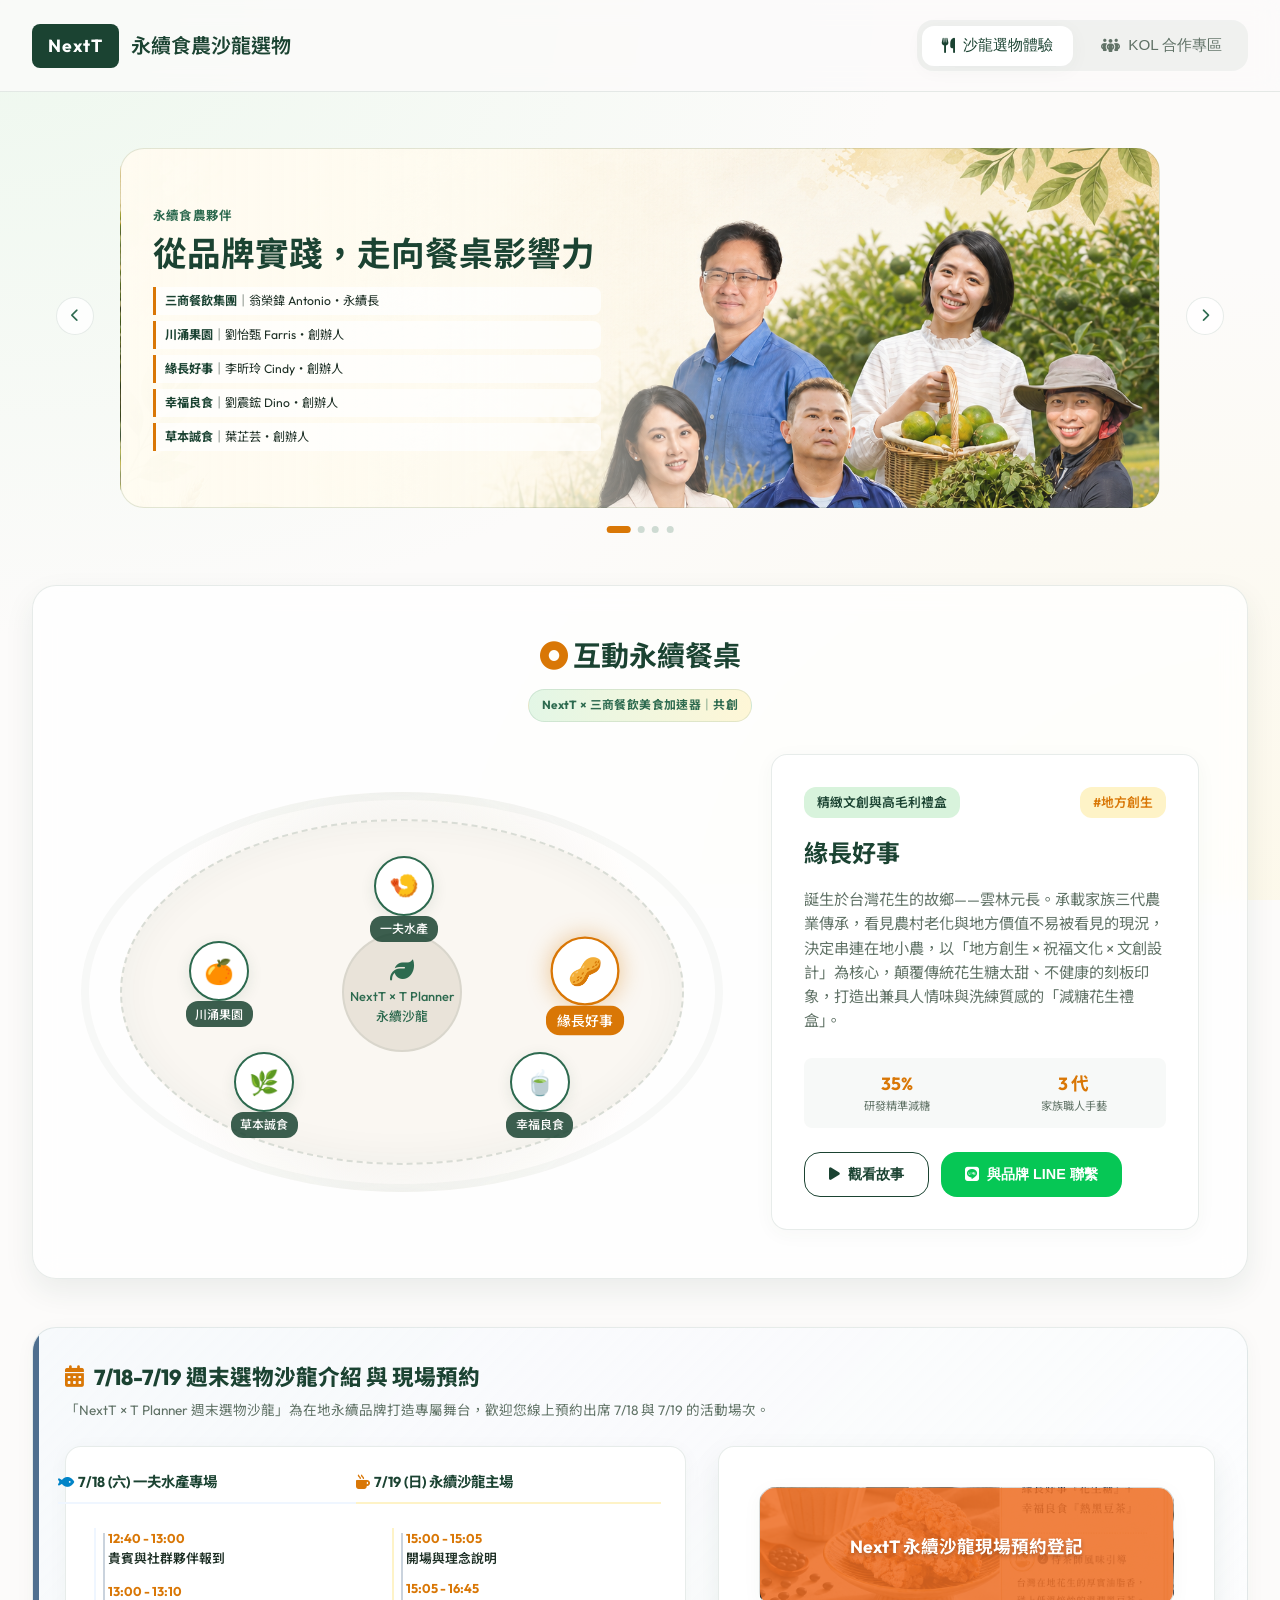
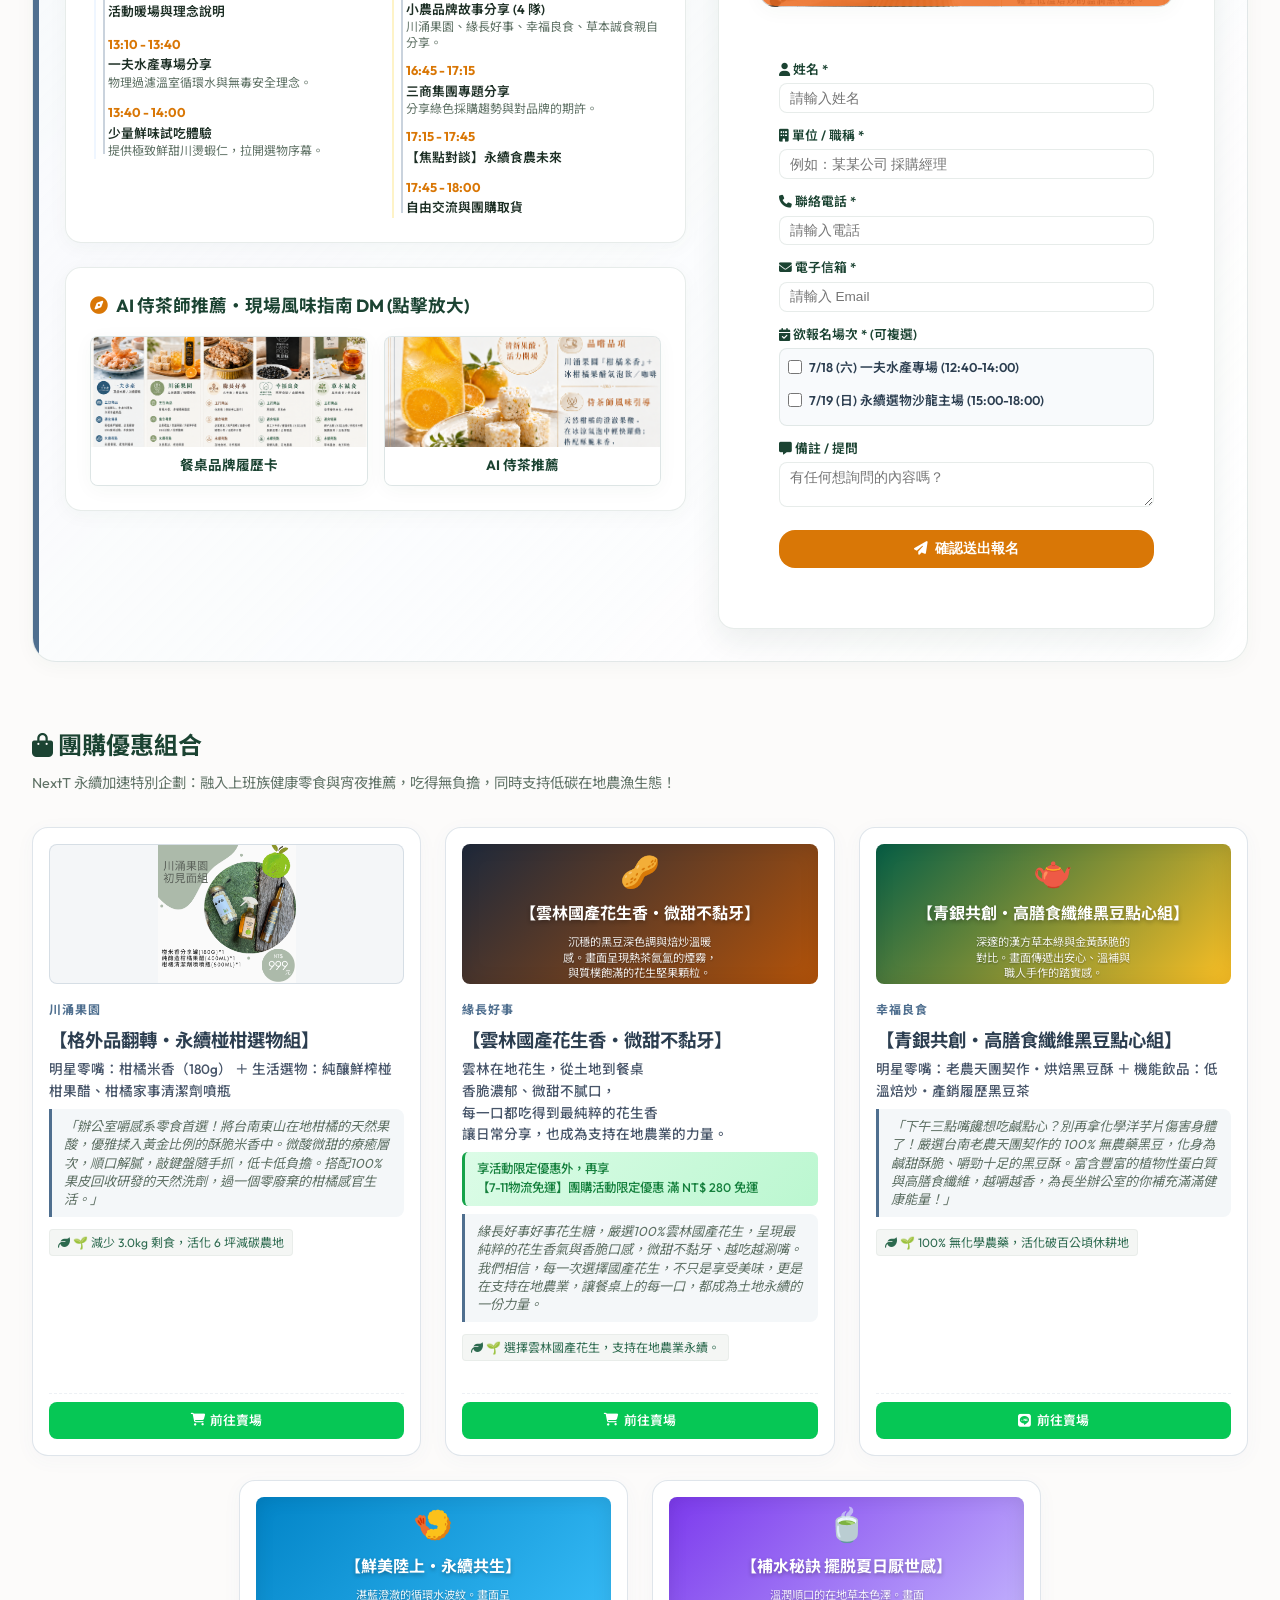
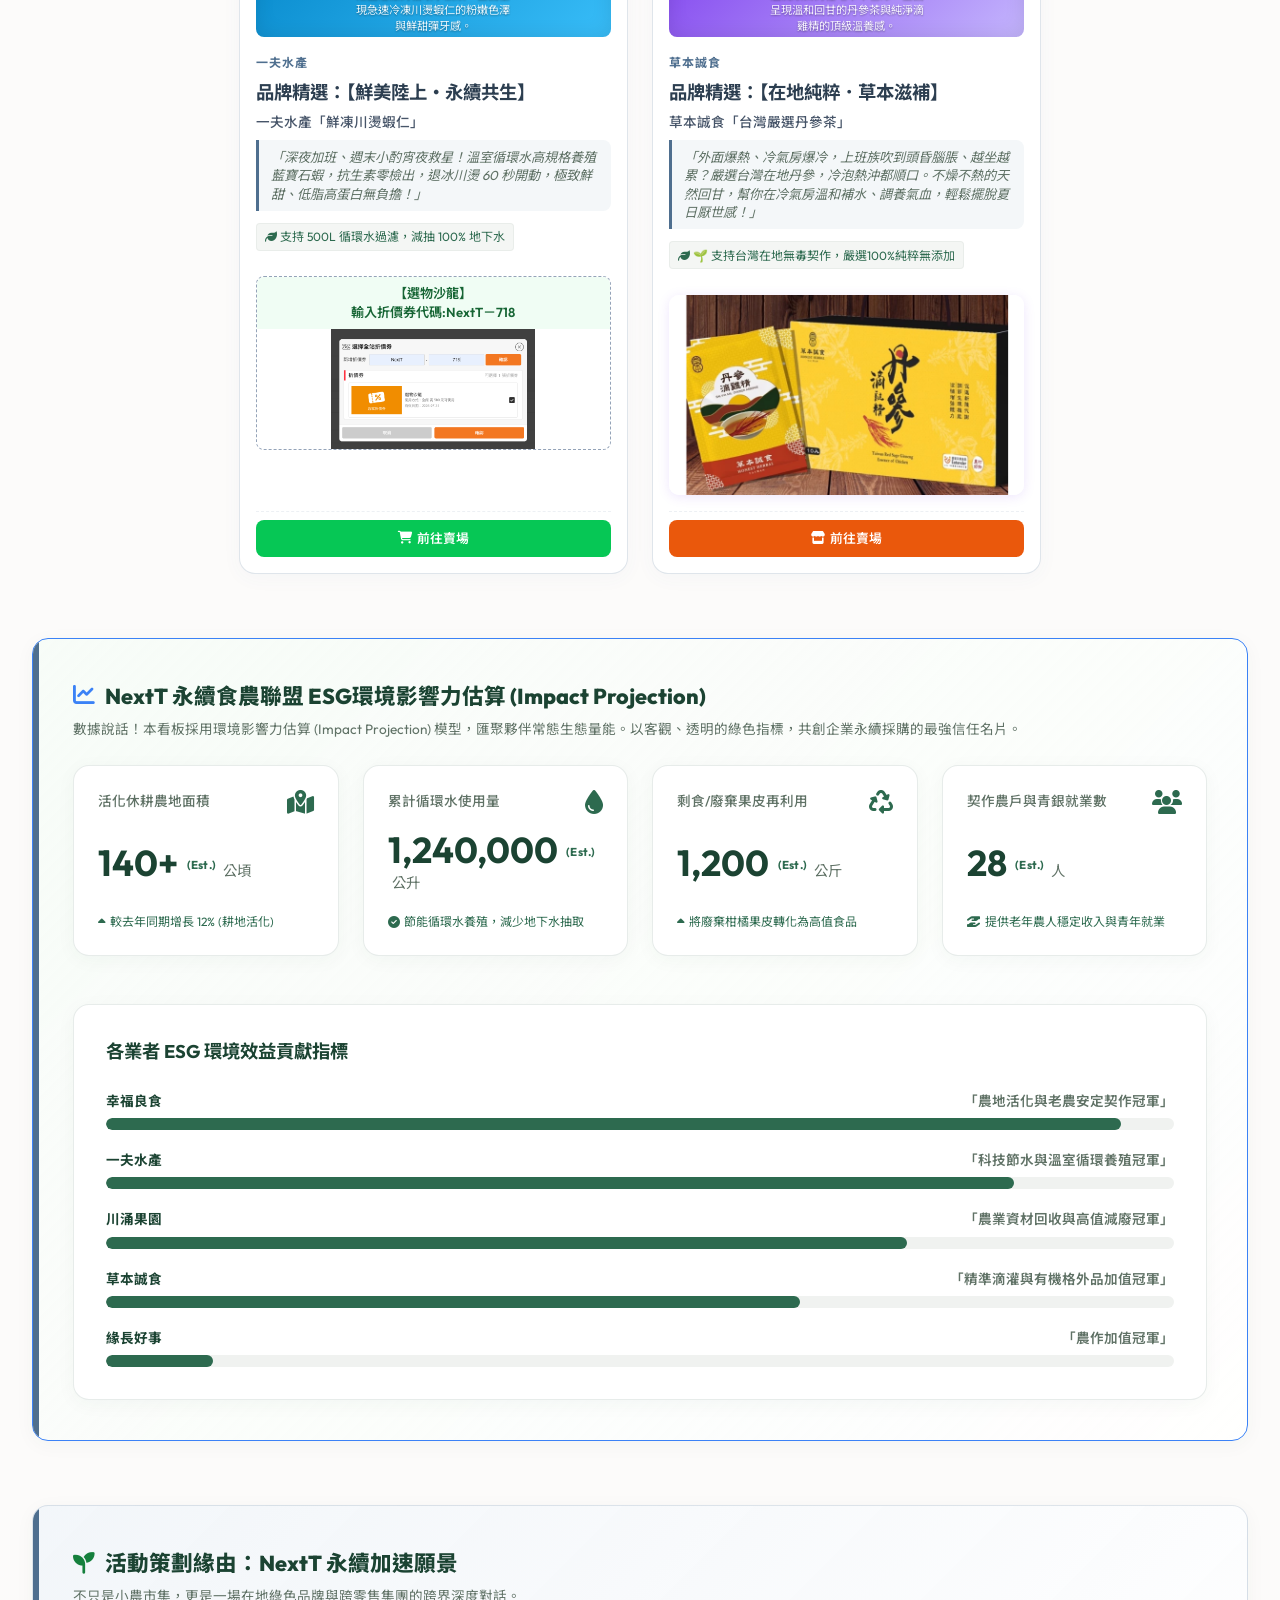
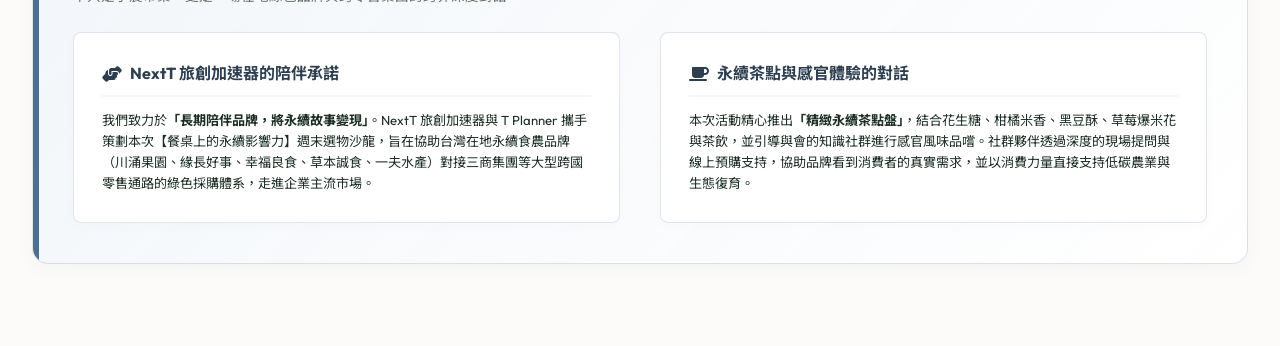
==== commit 6002303a: "Update index.html" ====
--- a/index.html
+++ b/index.html
@@ -62,10 +62,10 @@
                                 <div class="hero-slide-kicker">永續食農夥伴</div>
                                 <h1>從品牌實踐，走向餐桌影響力</h1>
                                 <div class="hero-speaker-list" aria-label="分享者與頭銜">
-                                    <span><strong>三商餐飲集團</strong>｜翁榮錕 Antonio・永續長</span>
+                                    <span><strong>三商餐飲集團</strong>｜翁榮鍏 Antonio・永續長</span>
                                     <span><strong>川涌果園</strong>｜劉怡甄 Farris・創辦人</span>
                                     <span><strong>緣長好事</strong>｜李昕玲 Cindy・創辦人</span>
-                                    <span><strong>幸福良食</strong>｜劉宸銃 Dino・創辦人</span>
+                                    <span><strong>幸福良食</strong>｜劉震鋐 Dino・創辦人</span>
                                     <span><strong>草本誠食</strong>｜葉芷芸・創辦人</span>
                                 </div>
                             </div>
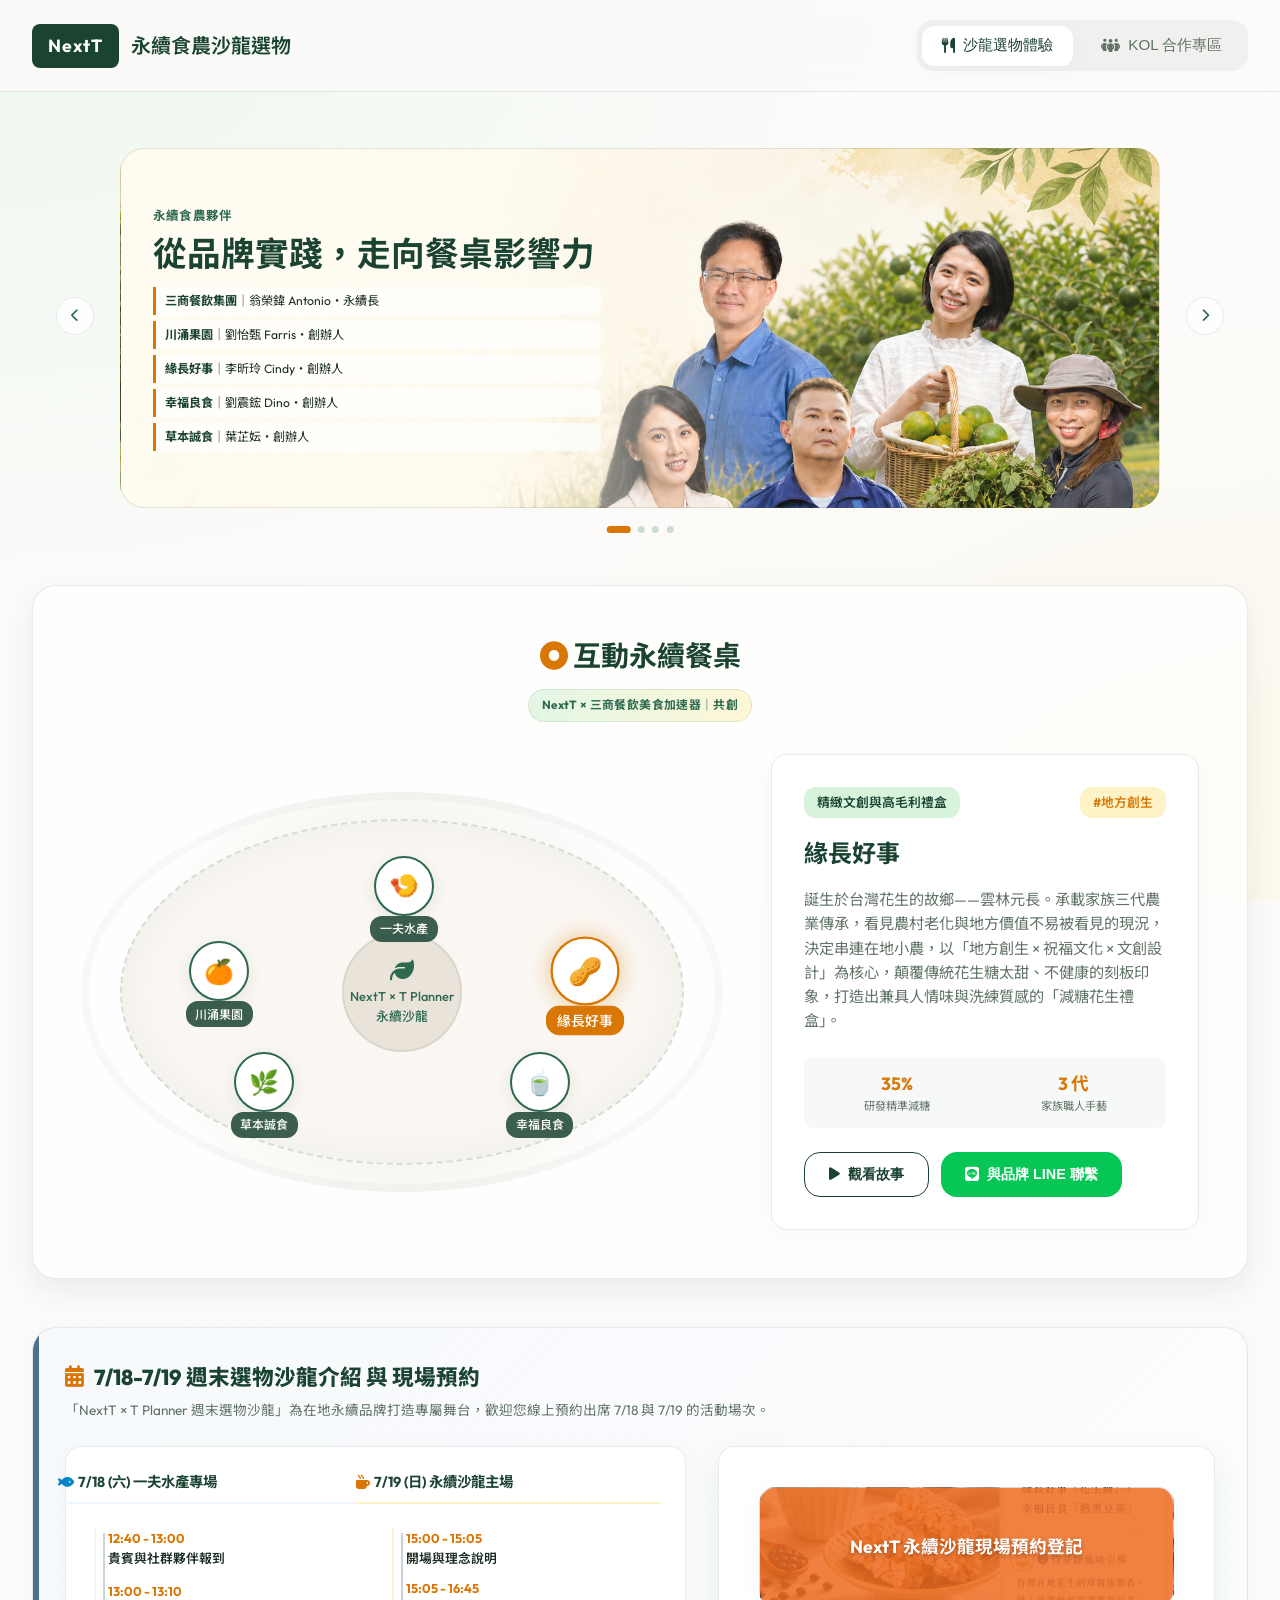
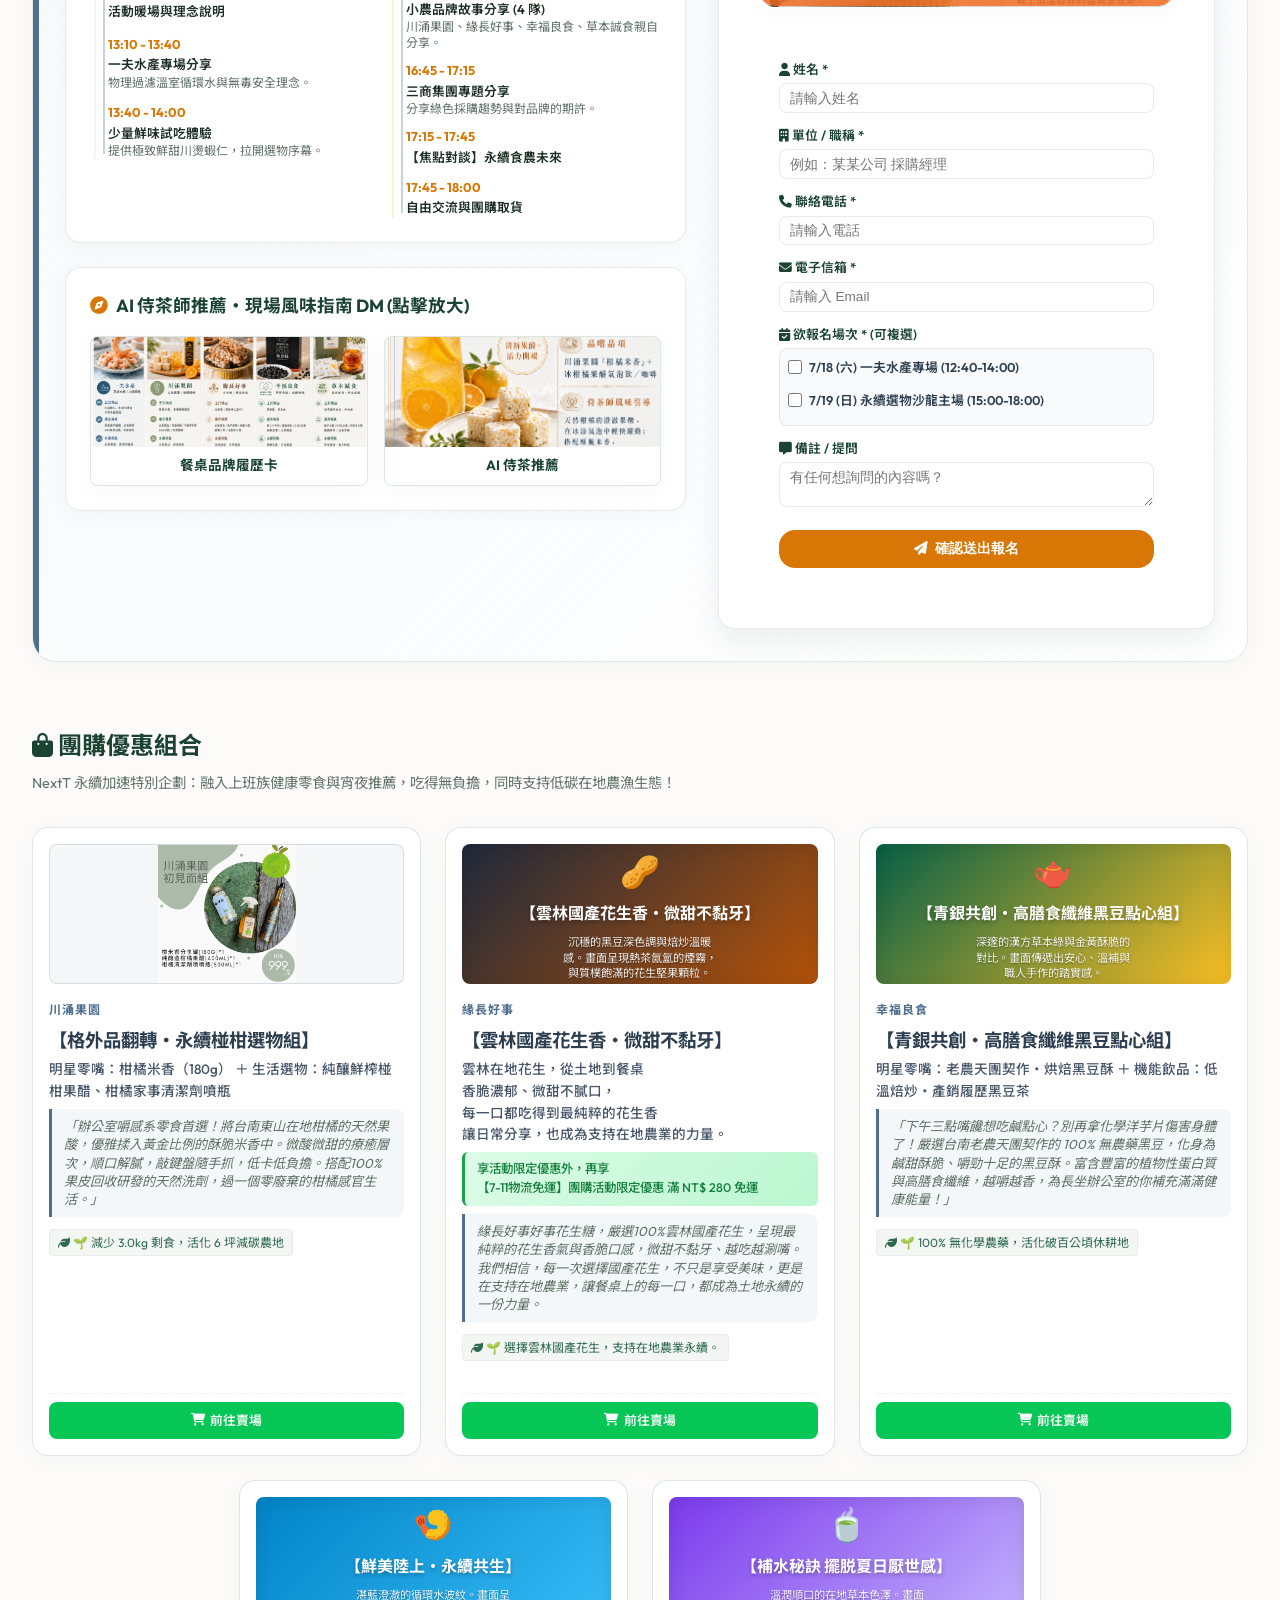
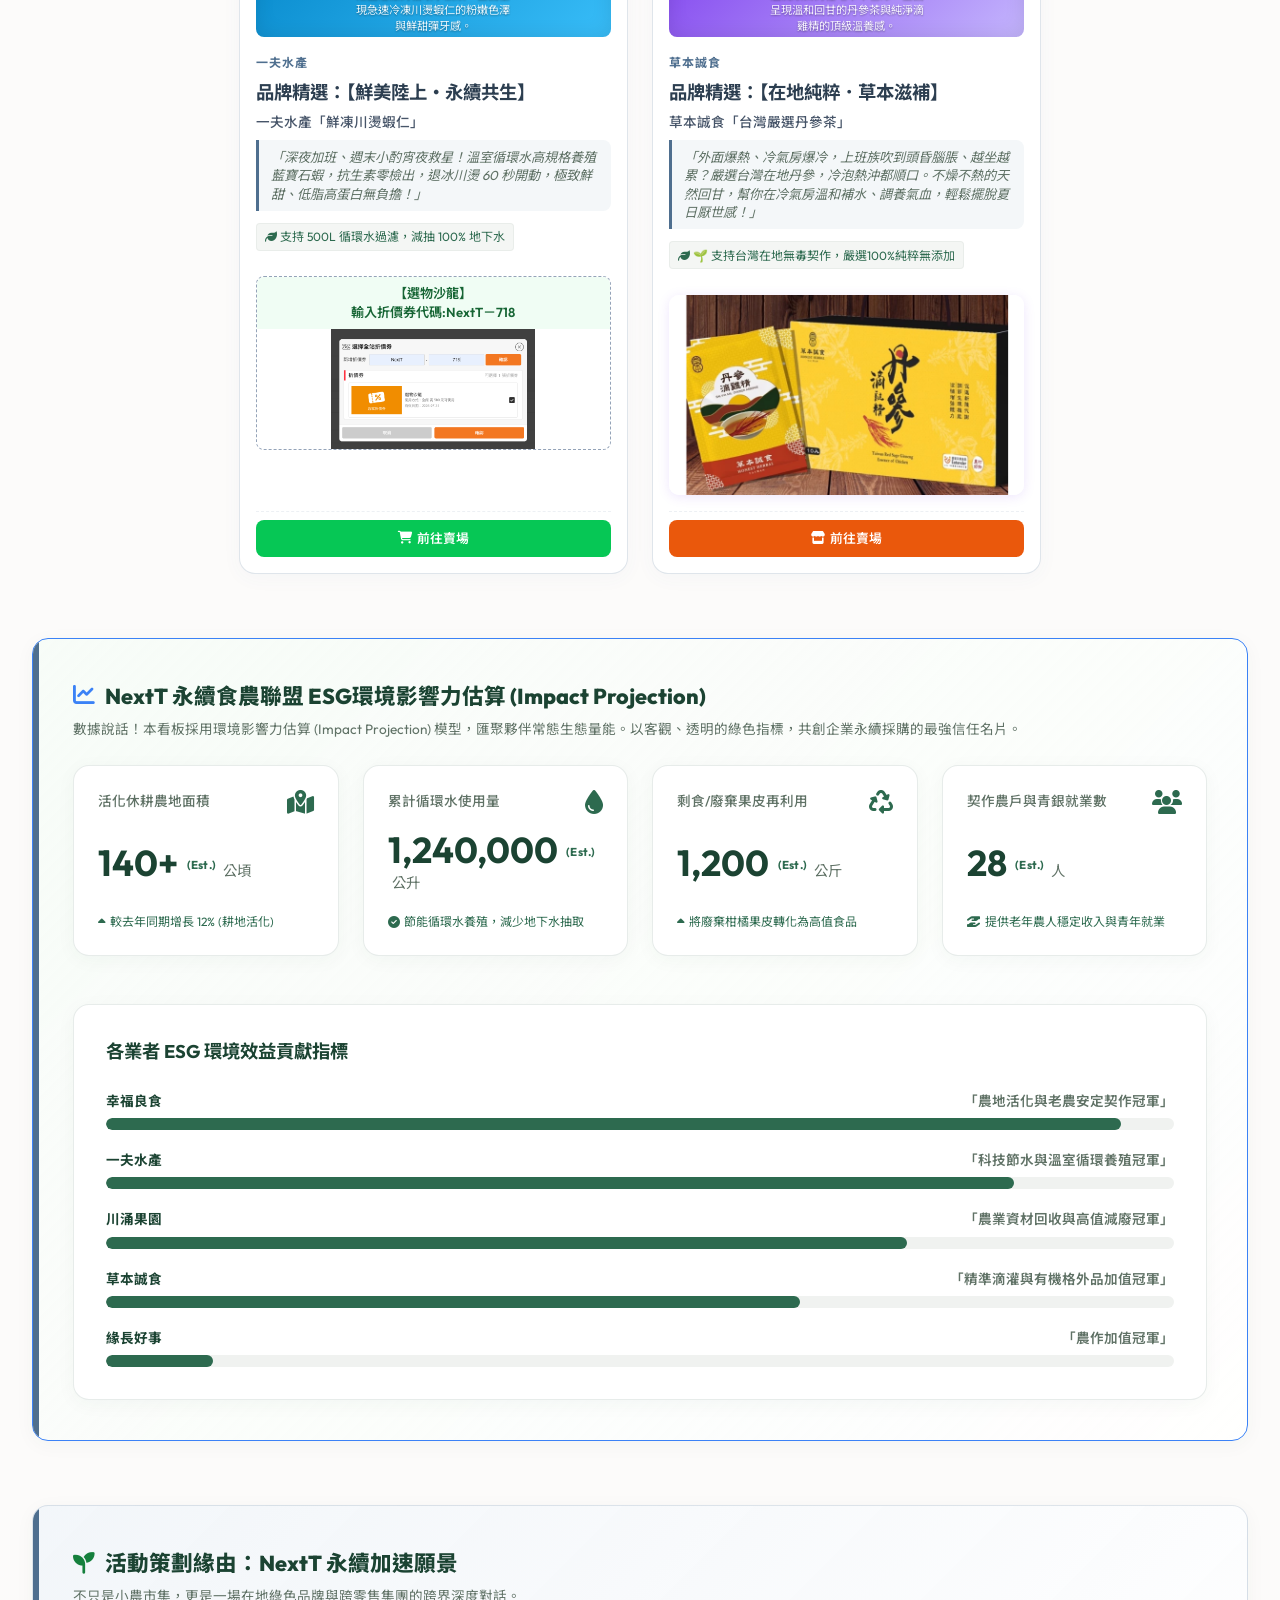
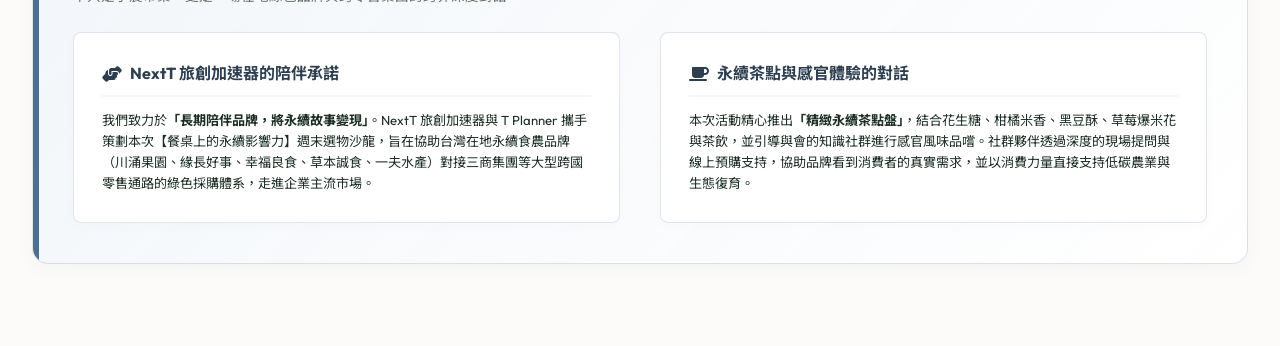
==== commit cdd5e5d9: "Fix Caoben founder name" ====
--- a/index.html
+++ b/index.html
@@ -66,7 +66,7 @@
                                     <span><strong>川涌果園</strong>｜劉怡甄 Farris・創辦人</span>
                                     <span><strong>緣長好事</strong>｜李昕玲 Cindy・創辦人</span>
                                     <span><strong>幸福良食</strong>｜劉震鋐 Dino・創辦人</span>
-                                    <span><strong>草本誠食</strong>｜葉芷芸・創辦人</span>
+                                    <span><strong>草本誠食</strong>｜葉芷妘・創辦人</span>
                                 </div>
                             </div>
                         </article>
